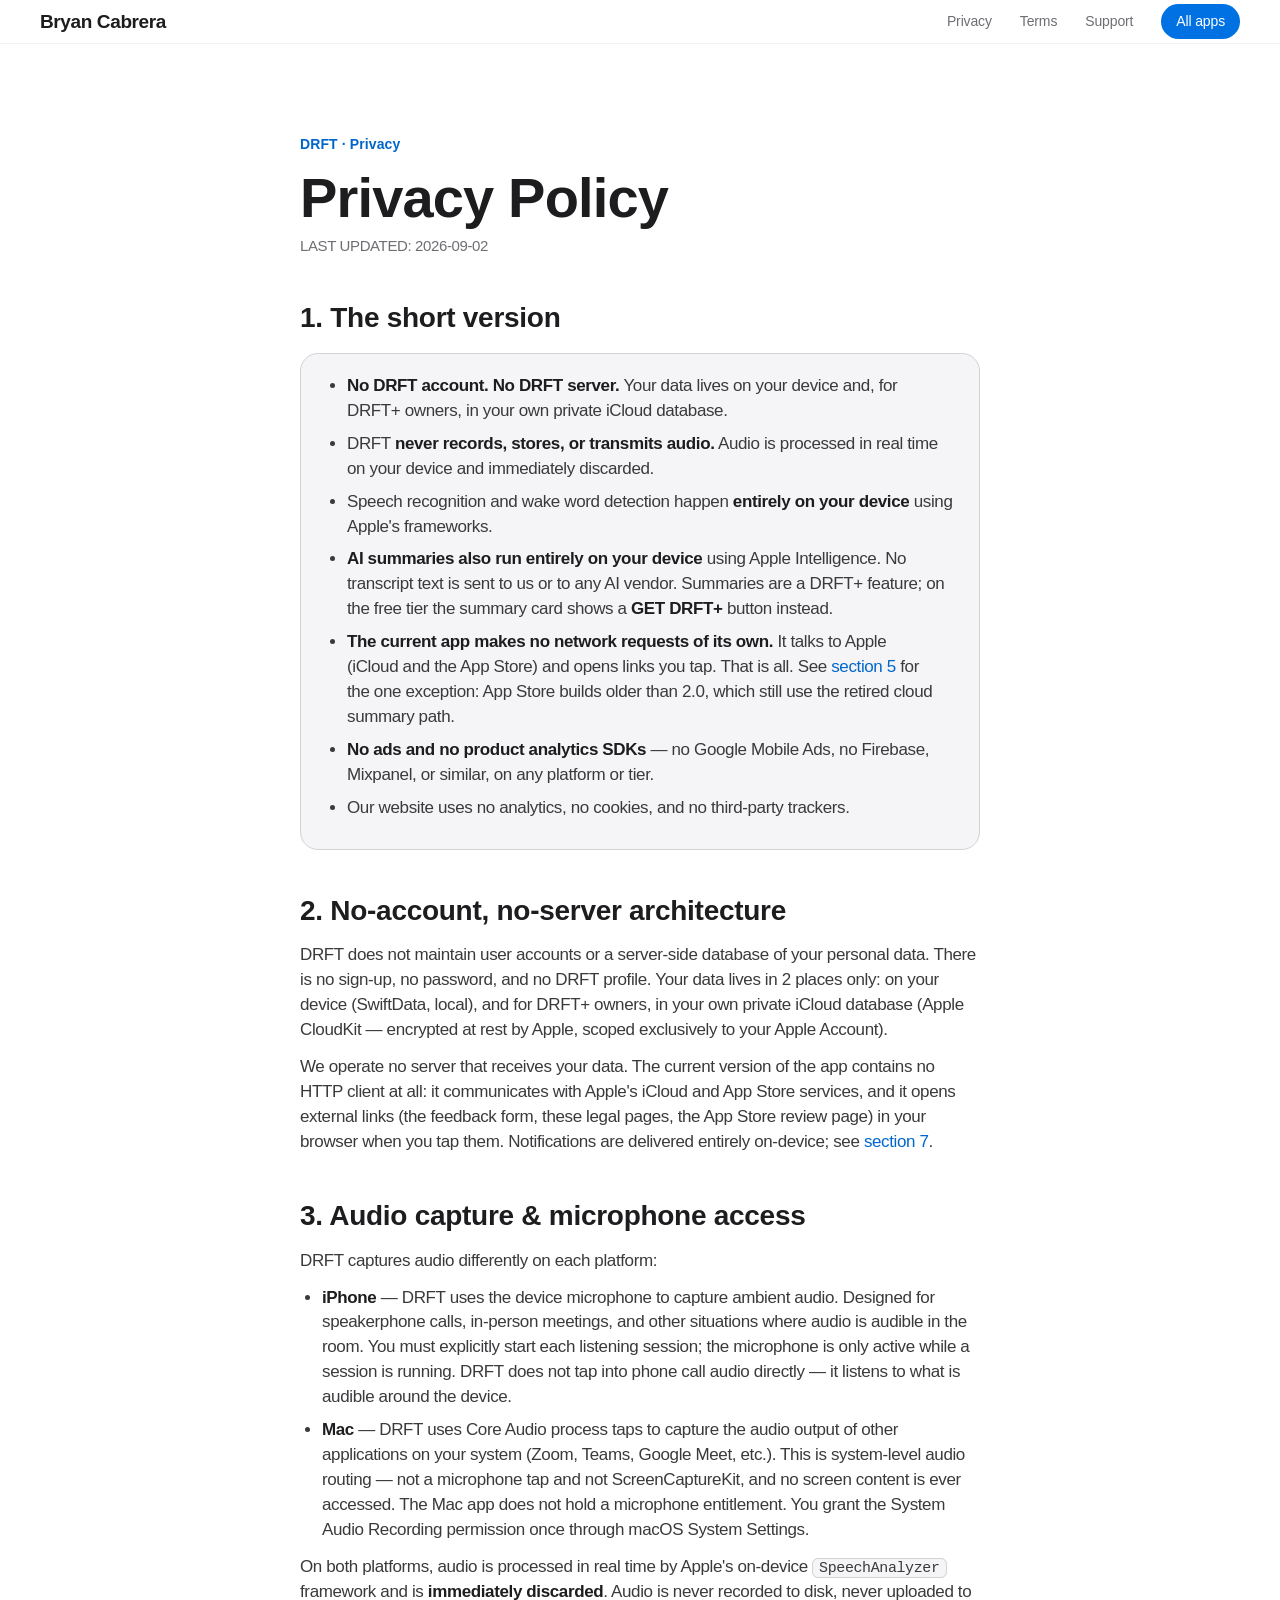
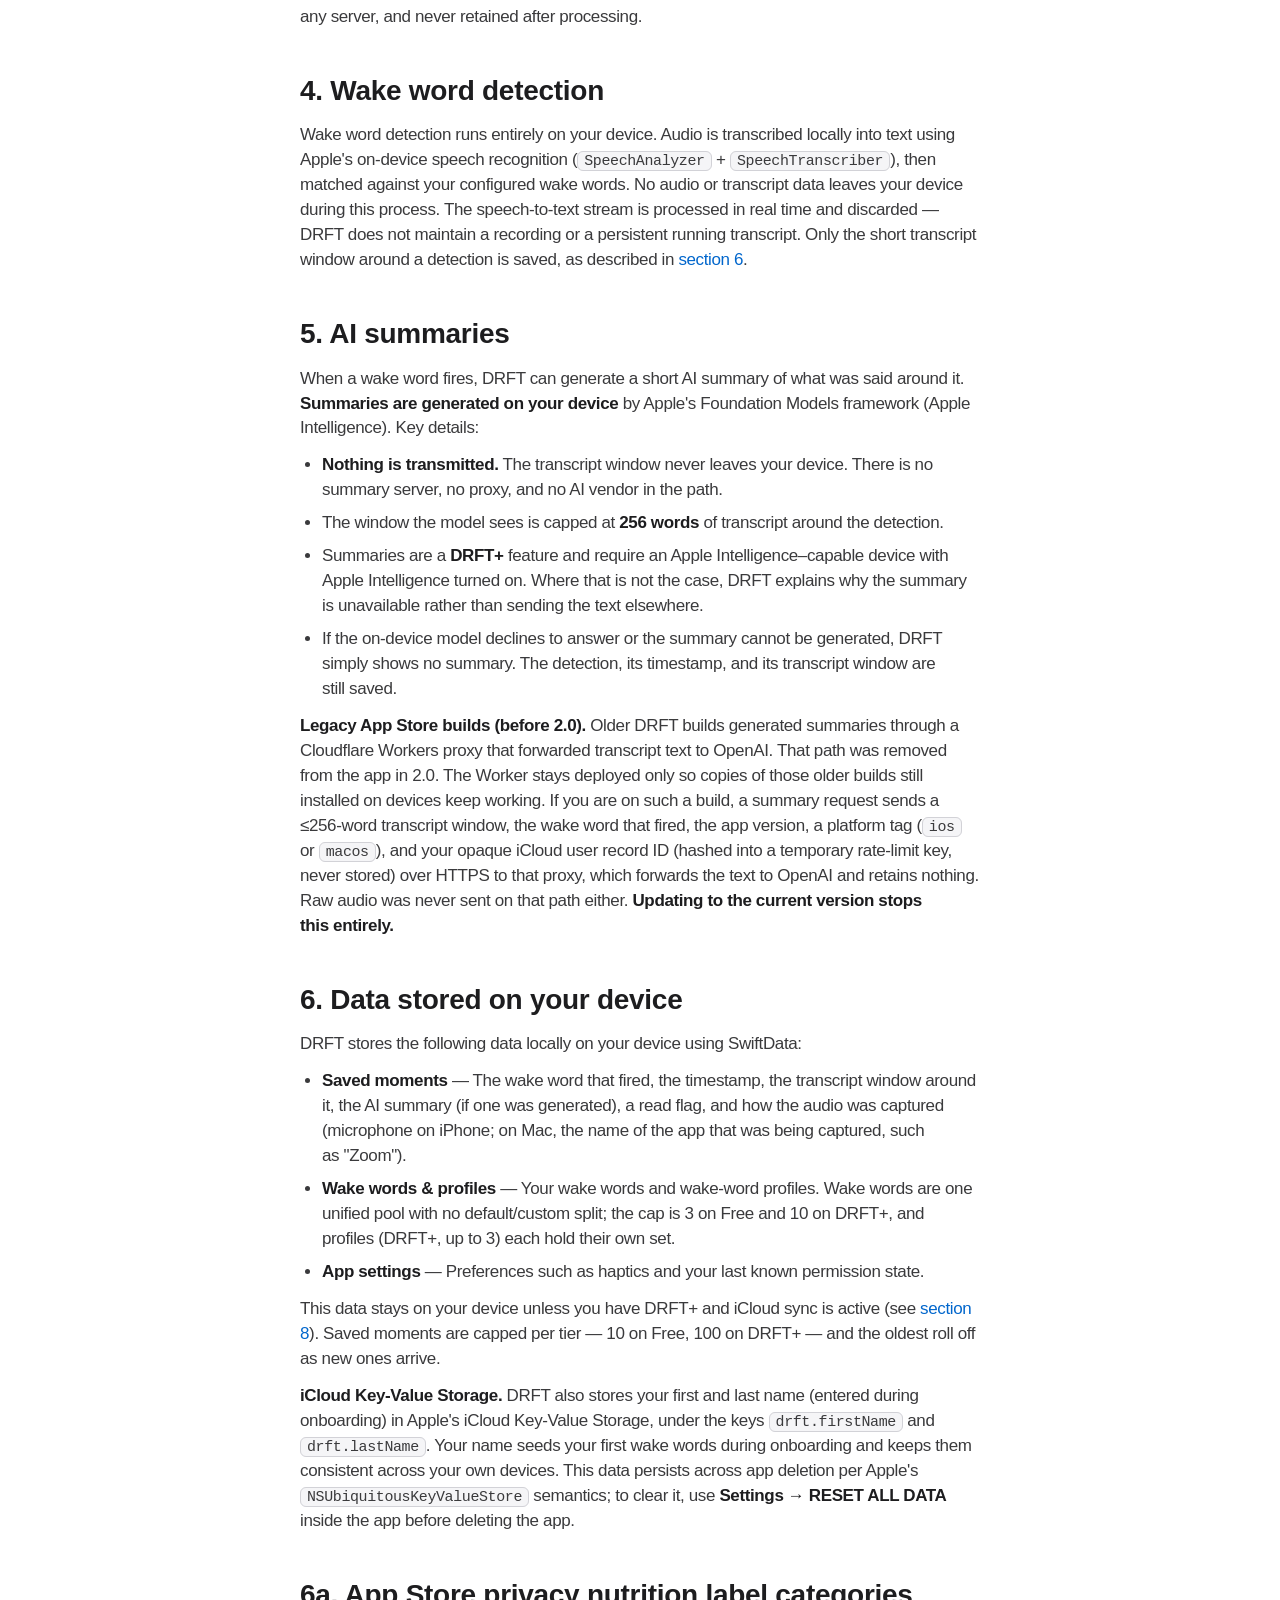
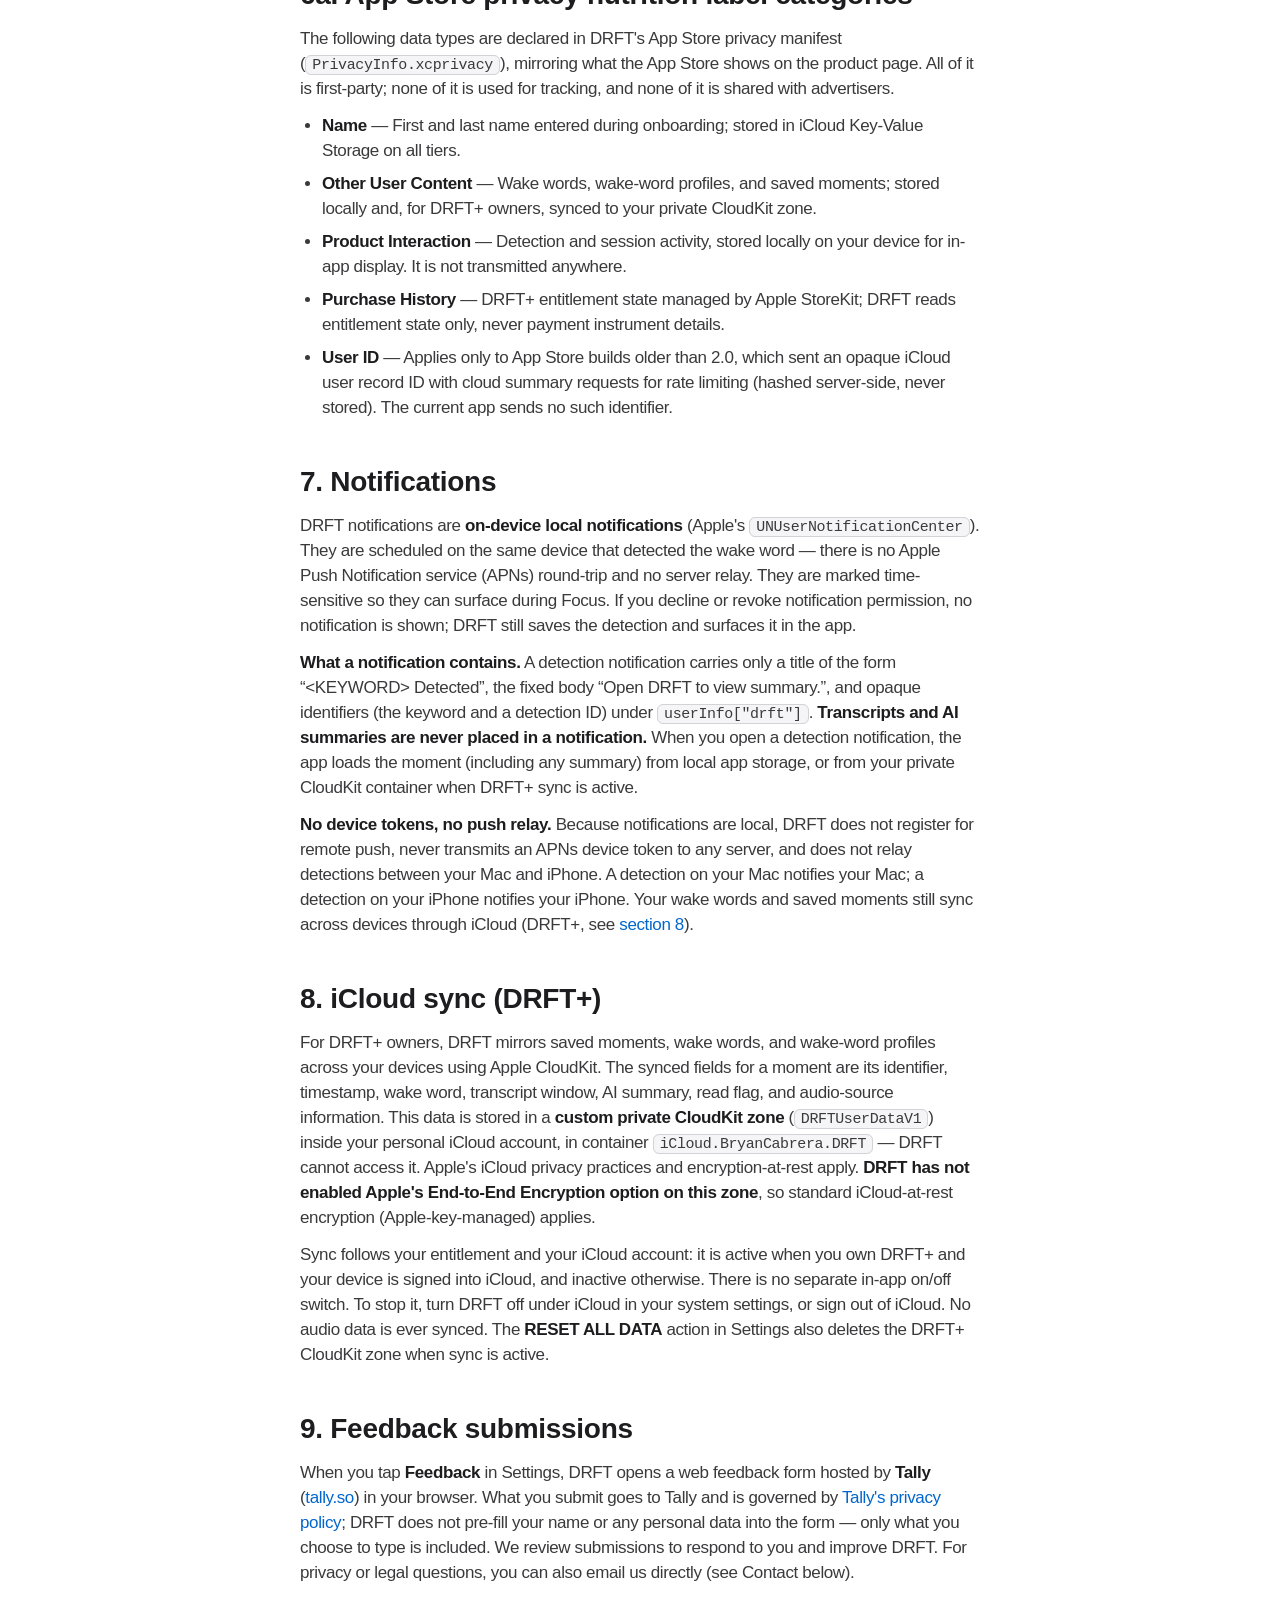
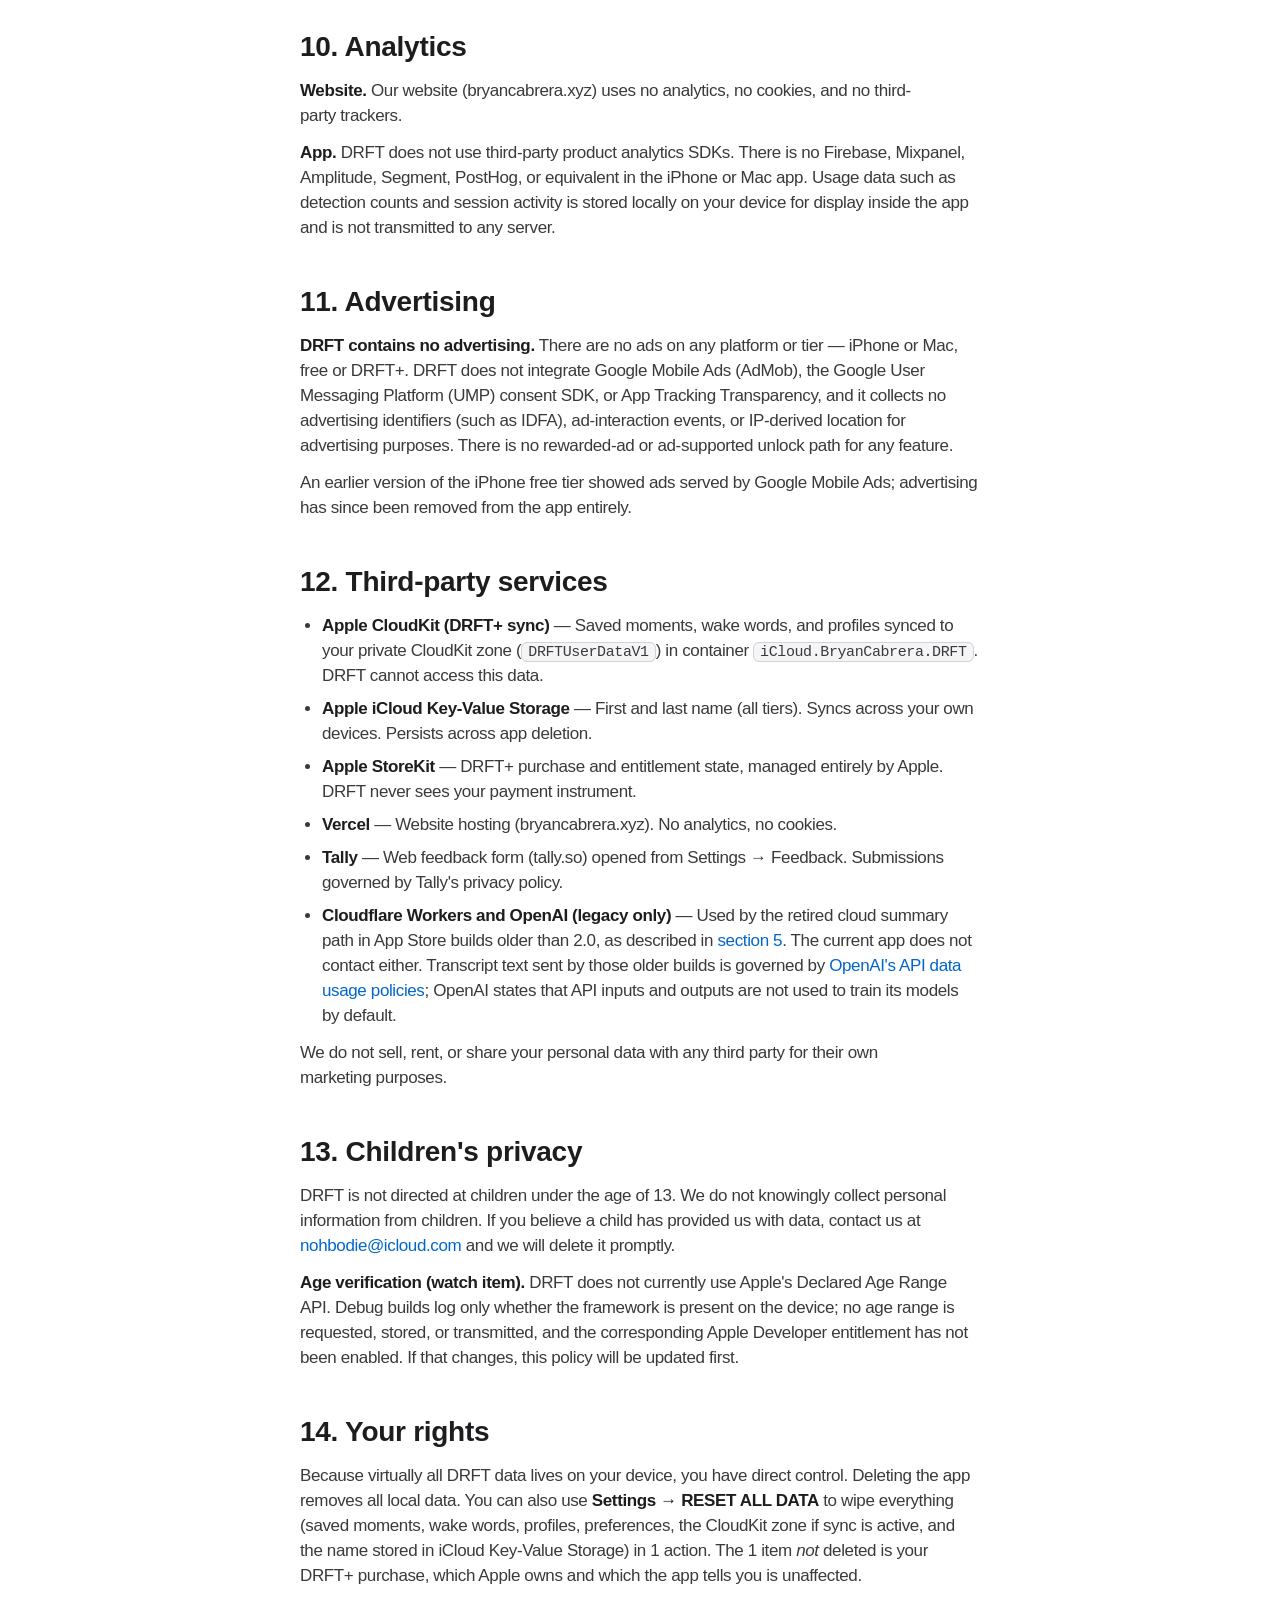
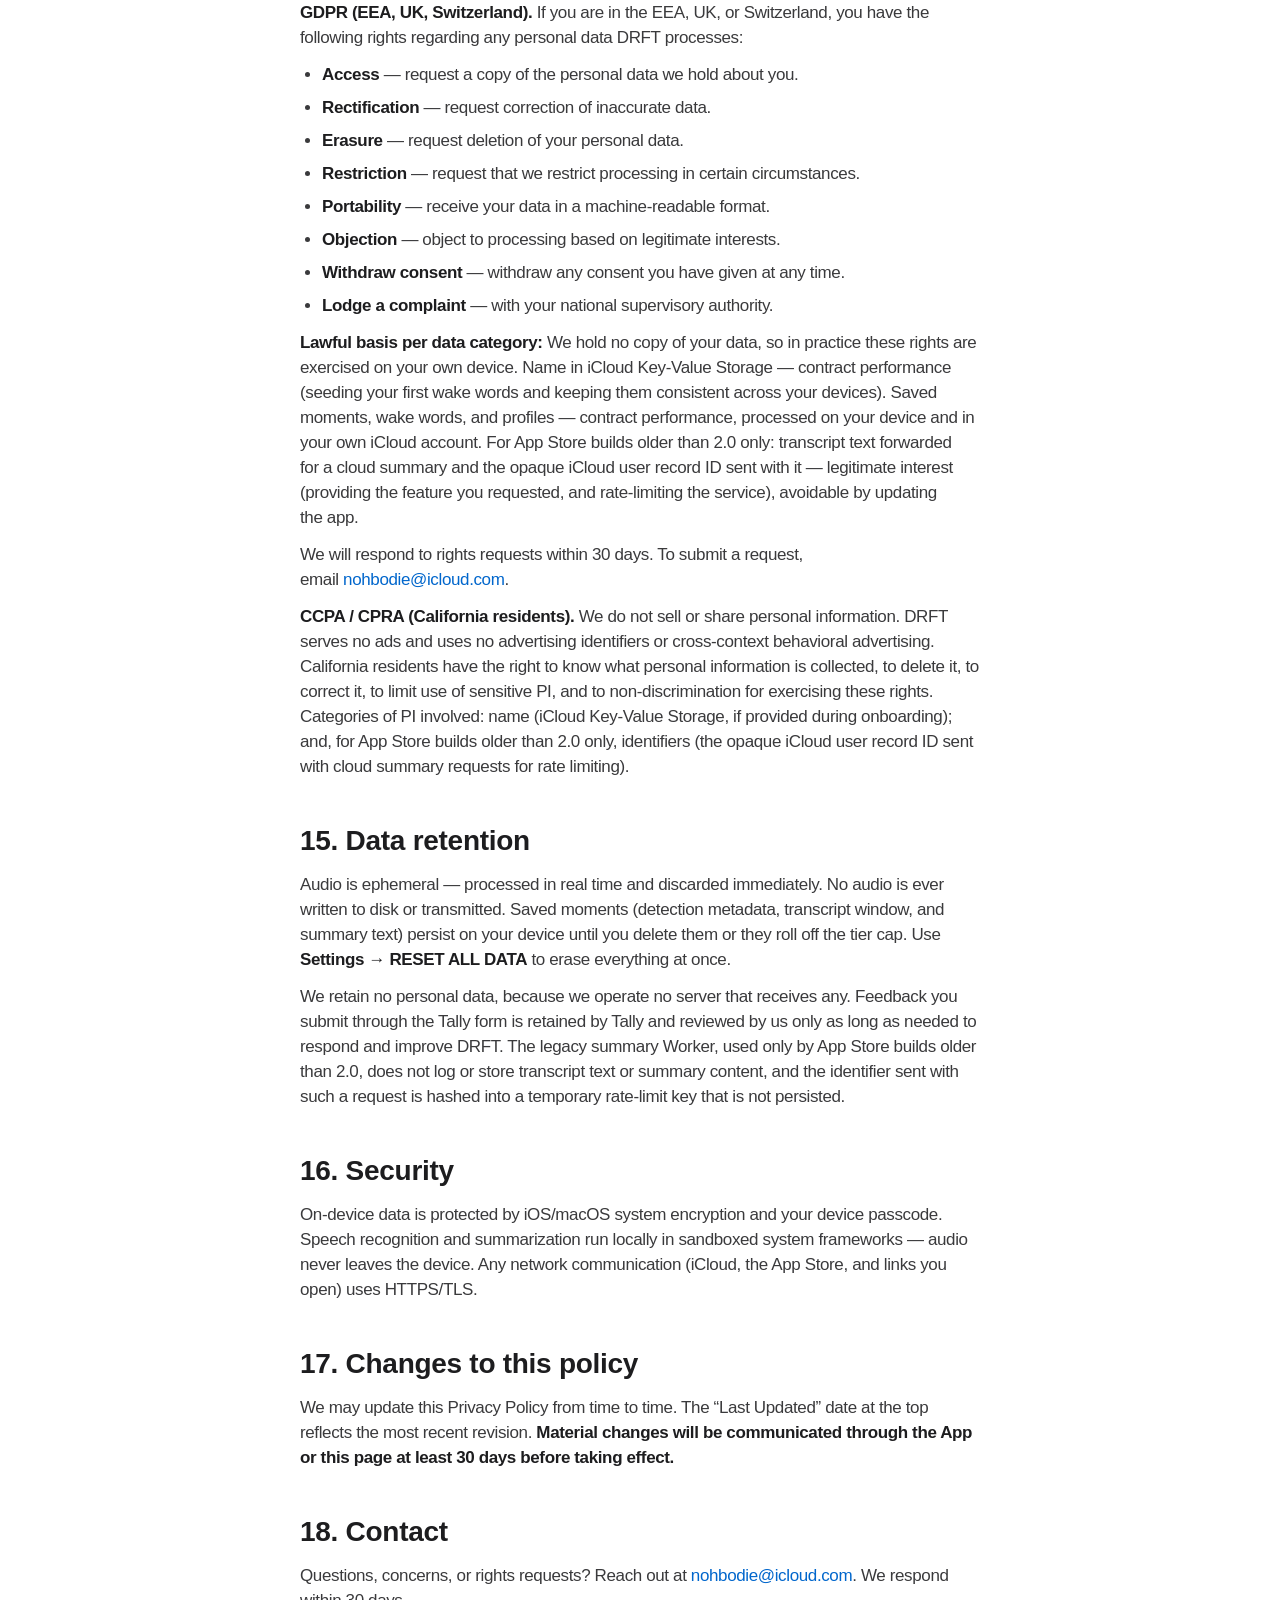
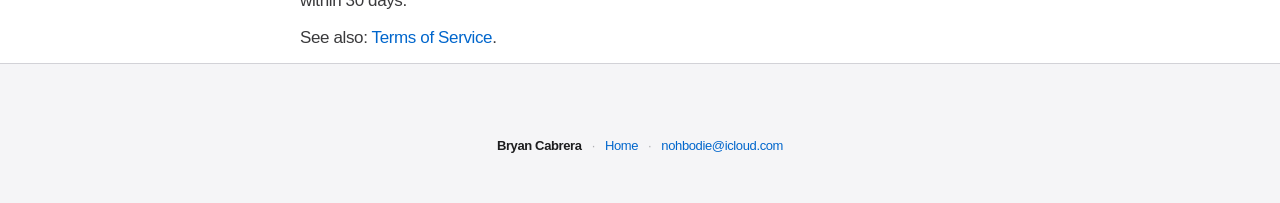
==== drft/privacy/index.html @ 3cac959e "docs(drft): update legal pages for DRFT+ and on-device summaries Cross-referenced the three DRFT pag" ====
<!DOCTYPE html>
<html lang="en">
  <head>
    <meta charset="UTF-8" />
    <meta name="viewport" content="width=device-width, initial-scale=1.0, viewport-fit=cover" />
    <meta name="color-scheme" content="light dark" />
    <title>Privacy Policy — DRFT | Bryan Cabrera</title>
    <meta name="description" content="Privacy Policy for DRFT, the on-device name and wake-word alert app for iPhone and Mac by Bryan Cabrera." />
    <meta name="author" content="Bryan Cabrera" />
    <link rel="icon" href="/favicon.svg" type="image/svg+xml" />
    <meta name="theme-color" content="#ffffff" media="(prefers-color-scheme: light)" />
    <meta name="theme-color" content="#000000" media="(prefers-color-scheme: dark)" />
    <link rel="stylesheet" href="/styles.css" />
  </head>
  <body>
    <main>
      <header class="header">
        <a class="wordmark" href="/">Bryan Cabrera</a>
        <nav class="headerNav" aria-label="DRFT pages">
          <a href="/drft/privacy/" aria-current="page">Privacy</a>
          <a href="/drft/terms/">Terms</a>
          <a href="/drft/support/">Support</a>
          <a href="/#work" class="navPill">All apps</a>
        </nav>
      </header>

      <article class="legal">
        <span class="eyebrow">DRFT · Privacy</span>
        <h1>Privacy Policy</h1>
        <p class="updated">LAST UPDATED: 2026-09-02</p>
        <div class="legalBody">

          <section>
            <h2>
              1. The short version
            </h2>
            <div class="legalCard">
              <ul>
                <li>
                  <strong>No DRFT account. No DRFT server.</strong> Your data lives on your device and, for DRFT+ owners, in your own private iCloud database.
                </li>
                <li>
                  DRFT <strong>never records, stores, or transmits audio.</strong> Audio is processed in real time on your device and immediately discarded.
                </li>
                <li>
                  Speech recognition and wake word detection happen <strong>entirely on your device</strong> using Apple's frameworks.
                </li>
                <li>
                  <strong>AI summaries also run entirely on your device</strong> using Apple Intelligence. No transcript text is sent to us or to any AI vendor. Summaries are a DRFT+ feature; on the free tier the summary card shows a <strong>GET DRFT+</strong> button instead.
                </li>
                <li>
                  <strong>The current app makes no network requests of its own.</strong> It talks to Apple (iCloud and the App Store) and opens links you tap. That is all. See <a href="#section-5">section 5</a> for the one exception: App Store builds older than 2.0, which still use the retired cloud summary path.
                </li>
                <li>
                  <strong>No ads and no product analytics SDKs</strong> &mdash; no Google Mobile Ads, no Firebase, Mixpanel, or similar, on any platform or tier.
                </li>
                <li>
                  Our website uses no analytics, no cookies, and no third-party trackers.
                </li>
              </ul>
            </div>
          </section>
          <section>
            <h2>
              2. No-account, no-server architecture
            </h2>
            <p>
              DRFT does not maintain user accounts or a server-side database of your personal data. There is no sign-up, no password, and no DRFT profile. Your data lives in 2 places only: on your device (SwiftData, local), and for DRFT+ owners, in your own private iCloud database (Apple CloudKit &mdash; encrypted at rest by Apple, scoped exclusively to your Apple Account).
            </p>
            <p>
              We operate no server that receives your data. The current version of the app contains no HTTP client at all: it communicates with Apple's iCloud and App Store services, and it opens external links (the feedback form, these legal pages, the App Store review page) in your browser when you tap them. Notifications are delivered entirely on-device; see <a href="#section-7">section 7</a>.
            </p>
          </section>
          <section id="section-2">
            <h2>
              3. Audio capture &amp; microphone access
            </h2>
            <p>
              DRFT captures audio differently on each platform:
            </p>
            <ul>
              <li>
                <strong>iPhone</strong> &mdash; DRFT uses the device microphone to capture ambient audio. Designed for speakerphone calls, in-person meetings, and other situations where audio is audible in the room. You must explicitly start each listening session; the microphone is only active while a session is running. DRFT does not tap into phone call audio directly &mdash; it listens to what is audible around the device.
              </li>
              <li>
                <strong>Mac</strong> &mdash; DRFT uses Core Audio process taps to capture the audio output of other applications on your system (Zoom, Teams, Google Meet, etc.). This is system-level audio routing &mdash; not a microphone tap and not ScreenCaptureKit, and no screen content is ever accessed. The Mac app does not hold a microphone entitlement. You grant the System Audio Recording permission once through macOS System Settings.
              </li>
            </ul>
            <p>
              On both platforms, audio is processed in real time by Apple's on-device <code>SpeechAnalyzer</code> framework and is <strong>immediately discarded</strong>. Audio is never recorded to disk, never uploaded to any server, and never retained after processing.
            </p>
          </section>
          <section>
            <h2>
              4. Wake word detection
            </h2>
            <p>
              Wake word detection runs entirely on your device. Audio is transcribed locally into text using Apple's on-device speech recognition (<code>SpeechAnalyzer</code> + <code>SpeechTranscriber</code>), then matched against your configured wake words. No audio or transcript data leaves your device during this process. The speech-to-text stream is processed in real time and discarded &mdash; DRFT does not maintain a recording or a persistent running transcript. Only the short transcript window around a detection is saved, as described in <a href="#section-6">section 6</a>.
            </p>
          </section>
          <section id="section-5">
            <h2>
              5. AI summaries
            </h2>
            <p>
              When a wake word fires, DRFT can generate a short AI summary of what was said around it. <strong>Summaries are generated on your device</strong> by Apple's Foundation Models framework (Apple Intelligence). Key details:
            </p>
            <ul>
              <li>
                <strong>Nothing is transmitted.</strong> The transcript window never leaves your device. There is no summary server, no proxy, and no AI vendor in the path.
              </li>
              <li>
                The window the model sees is capped at <strong>256 words</strong> of transcript around the detection.
              </li>
              <li>
                Summaries are a <strong>DRFT+</strong> feature and require an Apple Intelligence&ndash;capable device with Apple Intelligence turned on. Where that is not the case, DRFT explains why the summary is unavailable rather than sending the text elsewhere.
              </li>
              <li>
                If the on-device model declines to answer or the summary cannot be generated, DRFT simply shows no summary. The detection, its timestamp, and its transcript window are still saved.
              </li>
            </ul>
            <p>
              <strong>Legacy App Store builds (before 2.0).</strong> Older DRFT builds generated summaries through a Cloudflare Workers proxy that forwarded transcript text to OpenAI. That path was removed from the app in 2.0. The Worker stays deployed only so copies of those older builds still installed on devices keep working. If you are on such a build, a summary request sends a &le;256-word transcript window, the wake word that fired, the app version, a platform tag (<code>ios</code> or <code>macos</code>), and your opaque iCloud user record ID (hashed into a temporary rate-limit key, never stored) over HTTPS to that proxy, which forwards the text to OpenAI and retains nothing. Raw audio was never sent on that path either. <strong>Updating to the current version stops this entirely.</strong>
            </p>
          </section>
          <section id="section-6">
            <h2>
              6. Data stored on your device
            </h2>
            <p>
              DRFT stores the following data locally on your device using SwiftData:
            </p>
            <ul>
              <li>
                <strong>Saved moments</strong> &mdash; The wake word that fired, the timestamp, the transcript window around it, the AI summary (if one was generated), a read flag, and how the audio was captured (microphone on iPhone; on Mac, the name of the app that was being captured, such as "Zoom").
              </li>
              <li>
                <strong>Wake words &amp; profiles</strong> &mdash; Your wake words and wake-word profiles. Wake words are one unified pool with no default/custom split; the cap is 3 on Free and 10 on DRFT+, and profiles (DRFT+, up to 3) each hold their own set.
              </li>
              <li>
                <strong>App settings</strong> &mdash; Preferences such as haptics and your last known permission state.
              </li>
            </ul>
            <p>
              This data stays on your device unless you have DRFT+ and iCloud sync is active (see <a href="#section-8">section 8</a>). Saved moments are capped per tier &mdash; 10 on Free, 100 on DRFT+ &mdash; and the oldest roll off as new ones arrive.
            </p>
            <p>
              <strong>iCloud Key-Value Storage.</strong> DRFT also stores your first and last name (entered during onboarding) in Apple's iCloud Key-Value Storage, under the keys <code>drft.firstName</code> and <code>drft.lastName</code>. Your name seeds your first wake words during onboarding and keeps them consistent across your own devices. This data persists across app deletion per Apple's <code>NSUbiquitousKeyValueStore</code> semantics; to clear it, use <strong>Settings &rarr; RESET ALL DATA</strong> inside the app before deleting the app.
            </p>
          </section>
          <section>
            <h2>
              6a. App Store privacy nutrition label categories
            </h2>
            <p>
              The following data types are declared in DRFT's App Store privacy manifest (<code>PrivacyInfo.xcprivacy</code>), mirroring what the App Store shows on the product page. All of it is first-party; none of it is used for tracking, and none of it is shared with advertisers.
            </p>
            <ul>
              <li><strong>Name</strong> &mdash; First and last name entered during onboarding; stored in iCloud Key-Value Storage on all tiers.</li>
              <li><strong>Other User Content</strong> &mdash; Wake words, wake-word profiles, and saved moments; stored locally and, for DRFT+ owners, synced to your private CloudKit zone.</li>
              <li><strong>Product Interaction</strong> &mdash; Detection and session activity, stored locally on your device for in-app display. It is not transmitted anywhere.</li>
              <li><strong>Purchase History</strong> &mdash; DRFT+ entitlement state managed by Apple StoreKit; DRFT reads entitlement state only, never payment instrument details.</li>
              <li><strong>User ID</strong> &mdash; Applies only to App Store builds older than 2.0, which sent an opaque iCloud user record ID with cloud summary requests for rate limiting (hashed server-side, never stored). The current app sends no such identifier.</li>
            </ul>
          </section>
          <section id="section-7">
            <h2>
              7. Notifications
            </h2>
            <p>
              DRFT notifications are <strong>on-device local notifications</strong> (Apple's <code>UNUserNotificationCenter</code>). They are scheduled on the same device that detected the wake word &mdash; there is no Apple Push Notification service (APNs) round-trip and no server relay. They are marked time-sensitive so they can surface during Focus. If you decline or revoke notification permission, no notification is shown; DRFT still saves the detection and surfaces it in the app.
            </p>
            <p>
              <strong>What a notification contains.</strong> A detection notification carries only a title of the form &ldquo;&lt;KEYWORD&gt; Detected&rdquo;, the fixed body &ldquo;Open DRFT to view summary.&rdquo;, and opaque identifiers (the keyword and a detection ID) under <code>userInfo["drft"]</code>. <strong>Transcripts and AI summaries are never placed in a notification.</strong> When you open a detection notification, the app loads the moment (including any summary) from local app storage, or from your private CloudKit container when DRFT+ sync is active.
            </p>
            <p>
              <strong>No device tokens, no push relay.</strong> Because notifications are local, DRFT does not register for remote push, never transmits an APNs device token to any server, and does not relay detections between your Mac and iPhone. A detection on your Mac notifies your Mac; a detection on your iPhone notifies your iPhone. Your wake words and saved moments still sync across devices through iCloud (DRFT+, see <a href="#section-8">section 8</a>).
            </p>
          </section>
          <section id="section-8">
            <h2>
              8. iCloud sync (DRFT+)
            </h2>
            <p>
              For DRFT+ owners, DRFT mirrors saved moments, wake words, and wake-word profiles across your devices using Apple CloudKit. The synced fields for a moment are its identifier, timestamp, wake word, transcript window, AI summary, read flag, and audio-source information. This data is stored in a <strong>custom private CloudKit zone</strong> (<code>DRFTUserDataV1</code>) inside your personal iCloud account, in container <code>iCloud.BryanCabrera.DRFT</code> &mdash; DRFT cannot access it. Apple's iCloud privacy practices and encryption-at-rest apply. <strong>DRFT has not enabled Apple's End-to-End Encryption option on this zone</strong>, so standard iCloud-at-rest encryption (Apple-key-managed) applies.
            </p>
            <p>
              Sync follows your entitlement and your iCloud account: it is active when you own DRFT+ and your device is signed into iCloud, and inactive otherwise. There is no separate in-app on/off switch. To stop it, turn DRFT off under iCloud in your system settings, or sign out of iCloud. No audio data is ever synced. The <strong>RESET ALL DATA</strong> action in Settings also deletes the DRFT+ CloudKit zone when sync is active.
            </p>
          </section>
          <section>
            <h2>
              9. Feedback submissions
            </h2>
            <p>
              When you tap <strong>Feedback</strong> in Settings, DRFT opens a web feedback form hosted by <strong>Tally</strong> (<a href="https://tally.so" target="_blank" rel="noopener">tally.so</a>) in your browser. What you submit goes to Tally and is governed by <a href="https://tally.so/help/privacy-policy" target="_blank" rel="noopener">Tally's privacy policy</a>; DRFT does not pre-fill your name or any personal data into the form &mdash; only what you choose to type is included. We review submissions to respond to you and improve DRFT. For privacy or legal questions, you can also email us directly (see Contact below).
            </p>
          </section>
          <section>
            <h2>
              10. Analytics
            </h2>
            <p>
              <strong>Website.</strong> Our website (bryancabrera.xyz) uses no analytics, no cookies, and no third-party trackers.
            </p>
            <p>
              <strong>App.</strong> DRFT does not use third-party product analytics SDKs. There is no Firebase, Mixpanel, Amplitude, Segment, PostHog, or equivalent in the iPhone or Mac app. Usage data such as detection counts and session activity is stored locally on your device for display inside the app and is not transmitted to any server.
            </p>
          </section>
          <section>
            <h2>
              11. Advertising
            </h2>
            <p>
              <strong>DRFT contains no advertising.</strong> There are no ads on any platform or tier &mdash; iPhone or Mac, free or DRFT+. DRFT does not integrate Google Mobile Ads (AdMob), the Google User Messaging Platform (UMP) consent SDK, or App Tracking Transparency, and it collects no advertising identifiers (such as IDFA), ad-interaction events, or IP-derived location for advertising purposes. There is no rewarded-ad or ad-supported unlock path for any feature.
            </p>
            <p>
              An earlier version of the iPhone free tier showed ads served by Google Mobile Ads; advertising has since been removed from the app entirely.
            </p>
          </section>
          <section>
            <h2>
              12. Third-party services
            </h2>
            <ul>
              <li>
                <strong>Apple CloudKit (DRFT+ sync)</strong> &mdash; Saved moments, wake words, and profiles synced to your private CloudKit zone (<code>DRFTUserDataV1</code>) in container <code>iCloud.BryanCabrera.DRFT</code>. DRFT cannot access this data.
              </li>
              <li>
                <strong>Apple iCloud Key-Value Storage</strong> &mdash; First and last name (all tiers). Syncs across your own devices. Persists across app deletion.
              </li>
              <li>
                <strong>Apple StoreKit</strong> &mdash; DRFT+ purchase and entitlement state, managed entirely by Apple. DRFT never sees your payment instrument.
              </li>
              <li>
                <strong>Vercel</strong> &mdash; Website hosting (bryancabrera.xyz). No analytics, no cookies.
              </li>
              <li>
                <strong>Tally</strong> &mdash; Web feedback form (tally.so) opened from Settings &rarr; Feedback. Submissions governed by Tally's privacy policy.
              </li>
              <li>
                <strong>Cloudflare Workers and OpenAI (legacy only)</strong> &mdash; Used by the retired cloud summary path in App Store builds older than 2.0, as described in <a href="#section-5">section 5</a>. The current app does not contact either. Transcript text sent by those older builds is governed by <a href="https://openai.com/policies/api-data-usage-policies/" target="_blank" rel="noopener noreferrer">OpenAI's API data usage policies</a>; OpenAI states that API inputs and outputs are not used to train its models by default.
              </li>
            </ul>
            <p>
              We do not sell, rent, or share your personal data with any third party for their own marketing purposes.
            </p>
          </section>
          <section>
            <h2>
              13. Children's privacy
            </h2>
            <p>
              DRFT is not directed at children under the age of 13. We do not knowingly collect personal information from children. If you believe a child has provided us with data, contact us at <a href="mailto:nohbodie@icloud.com">nohbodie@icloud.com</a> and we will delete it promptly.
            </p>
            <p>
              <strong>Age verification (watch item).</strong> DRFT does not currently use Apple's Declared Age Range API. Debug builds log only whether the framework is present on the device; no age range is requested, stored, or transmitted, and the corresponding Apple Developer entitlement has not been enabled. If that changes, this policy will be updated first.
            </p>
          </section>
          <section>
            <h2>
              14. Your rights
            </h2>
            <p>
              Because virtually all DRFT data lives on your device, you have direct control. Deleting the app removes all local data. You can also use <strong>Settings &rarr; RESET ALL DATA</strong> to wipe everything (saved moments, wake words, profiles, preferences, the CloudKit zone if sync is active, and the name stored in iCloud Key-Value Storage) in 1 action. The 1 item <em>not</em> deleted is your DRFT+ purchase, which Apple owns and which the app tells you is unaffected.
            </p>
            <p>
              <strong>GDPR (EEA, UK, Switzerland).</strong> If you are in the EEA, UK, or Switzerland, you have the following rights regarding any personal data DRFT processes:
            </p>
            <ul>
              <li><strong>Access</strong> &mdash; request a copy of the personal data we hold about you.</li>
              <li><strong>Rectification</strong> &mdash; request correction of inaccurate data.</li>
              <li><strong>Erasure</strong> &mdash; request deletion of your personal data.</li>
              <li><strong>Restriction</strong> &mdash; request that we restrict processing in certain circumstances.</li>
              <li><strong>Portability</strong> &mdash; receive your data in a machine-readable format.</li>
              <li><strong>Objection</strong> &mdash; object to processing based on legitimate interests.</li>
              <li><strong>Withdraw consent</strong> &mdash; withdraw any consent you have given at any time.</li>
              <li><strong>Lodge a complaint</strong> &mdash; with your national supervisory authority.</li>
            </ul>
            <p>
              <strong>Lawful basis per data category:</strong> We hold no copy of your data, so in practice these rights are exercised on your own device. Name in iCloud Key-Value Storage &mdash; contract performance (seeding your first wake words and keeping them consistent across your devices). Saved moments, wake words, and profiles &mdash; contract performance, processed on your device and in your own iCloud account. For App Store builds older than 2.0 only: transcript text forwarded for a cloud summary and the opaque iCloud user record ID sent with it &mdash; legitimate interest (providing the feature you requested, and rate-limiting the service), avoidable by updating the app.
            </p>
            <p>
              We will respond to rights requests within 30 days. To submit a request, email <a href="mailto:nohbodie@icloud.com">nohbodie@icloud.com</a>.
            </p>
            <p>
              <strong>CCPA / CPRA (California residents).</strong> We do not sell or share personal information. DRFT serves no ads and uses no advertising identifiers or cross-context behavioral advertising. California residents have the right to know what personal information is collected, to delete it, to correct it, to limit use of sensitive PI, and to non-discrimination for exercising these rights. Categories of PI involved: name (iCloud Key-Value Storage, if provided during onboarding); and, for App Store builds older than 2.0 only, identifiers (the opaque iCloud user record ID sent with cloud summary requests for rate limiting).
            </p>
          </section>
          <section>
            <h2>
              15. Data retention
            </h2>
            <p>
              Audio is ephemeral &mdash; processed in real time and discarded immediately. No audio is ever written to disk or transmitted. Saved moments (detection metadata, transcript window, and summary text) persist on your device until you delete them or they roll off the tier cap. Use <strong>Settings &rarr; RESET ALL DATA</strong> to erase everything at once.
            </p>
            <p>
              We retain no personal data, because we operate no server that receives any. Feedback you submit through the Tally form is retained by Tally and reviewed by us only as long as needed to respond and improve DRFT. The legacy summary Worker, used only by App Store builds older than 2.0, does not log or store transcript text or summary content, and the identifier sent with such a request is hashed into a temporary rate-limit key that is not persisted.
            </p>
          </section>
          <section>
            <h2>
              16. Security
            </h2>
            <p>
              On-device data is protected by iOS/macOS system encryption and your device passcode. Speech recognition and summarization run locally in sandboxed system frameworks &mdash; audio never leaves the device. Any network communication (iCloud, the App Store, and links you open) uses HTTPS/TLS.
            </p>
          </section>
          <section>
            <h2>
              17. Changes to this policy
            </h2>
            <p>
              We may update this Privacy Policy from time to time. The &ldquo;Last Updated&rdquo; date at the top reflects the most recent revision. <strong>Material changes will be communicated through the App or this page at least 30 days before taking effect.</strong>
            </p>
          </section>
          <section>
            <h2>
              18. Contact
            </h2>
            <p>
              Questions, concerns, or rights requests? Reach out at <a href="mailto:nohbodie@icloud.com">nohbodie@icloud.com</a>. We respond within 30 days.
            </p>
            <p>
              See also: <a href="/drft/terms/">Terms of Service</a>.
            </p>
          </section>
        
        </div>
      </article>

      <footer class="footer">
        <span>Bryan Cabrera</span>
        <span class="footerDot">·</span>
        <span><a href="/">Home</a></span>
        <span class="footerDot">·</span>
        <span><a href="mailto:nohbodie@icloud.com">nohbodie@icloud.com</a></span>
      </footer>
    </main>
  </body>
</html>
---- styles.css ----
/* Bryan Cabrera — portfolio.
   Design language: Apple marketing (apple.com product pages). SF Pro system
   stack, semibold headlines with tight negative tracking, neutral ink/paper
   neutral palette, pill + chevron-link buttons, and full-bleed alternating
   light/grey sections. Tokens cross-referenced against Apple's live production
   CSS. No motion: no entrance animations, transitions, or smooth scroll.
   Single file, no build step — also serves the /drft legal pages. */

:root {
  /* Type — SF Pro via the system stack (Display optically sizes the large cuts) */
  --font: -apple-system, BlinkMacSystemFont, "SF Pro Display", "SF Pro Text",
    "Helvetica Neue", Helvetica, Arial, sans-serif;

  /* Neutrals (light) — Apple-exact */
  --bg: #ffffff;
  --bg-alt: #f5f5f7;       /* the signature Apple grey section */
  --ink: #1d1d1f;          /* primary text — never pure black */
  --secondary: #6e6e73;    /* supporting copy, captions, footer (~4.6:1 on white, AA on grey) */
  --hairline: #d2d2d7;

  /* Accent / links */
  --link: #0066cc;
  --cta: #0071e3;
  --cta-hover: #0077ed;

  /* Layout */
  --maxw: 980px;
  --radius: 18px;
  --radius-pill: 980px;
}

* {
  box-sizing: border-box;
  margin: 0;
  padding: 0;
}

html {
  -webkit-text-size-adjust: 100%;
  scroll-padding-top: 64px;
}

body {
  background: var(--bg);
  color: var(--ink);
  font-family: var(--font);
  font-size: 17px;
  line-height: 1.47;
  letter-spacing: -0.022em;
  -webkit-font-smoothing: antialiased;
  text-rendering: optimizeLegibility;
  /* overflow-x: clip guards against any element bleeding past the viewport;
     clip (not hidden) does NOT create a scroll container, so the sticky header
     still pins to the viewport. */
  overflow-x: clip;
}

a {
  color: inherit;
  text-decoration: none;
  -webkit-tap-highlight-color: transparent;
}

/* Inline text links: blue, underline on hover */
.lede a,
.aboutNote a,
.legal a,
.footer a {
  color: var(--link);
}

.lede a:hover,
.aboutNote a:hover,
.legal a:hover,
.footer a:hover,
.btnLink:hover {
  text-decoration: underline;
  text-underline-offset: 3px;
}

::selection {
  background: var(--ink);
  color: var(--bg);
}

:focus-visible {
  outline: 2px solid var(--link);
  outline-offset: 3px;
  border-radius: 4px;
}

.skipLink {
  position: fixed;
  top: -100%;
  left: 16px;
  z-index: 99;
  padding: 10px 18px;
  background: var(--ink);
  color: #fff;
  font-weight: 600;
  font-size: 14px;
  border-radius: var(--radius-pill);
}

.skipLink:focus {
  top: 14px;
}

/* ---------------------------------------------------------------- Header */
.header {
  position: sticky;
  top: 0;
  z-index: 10;
  display: flex;
  align-items: center;
  justify-content: space-between;
  height: 44px;
  padding: 0 clamp(20px, 5vw, 40px);
  background: rgba(255, 255, 255, 0.8);
  backdrop-filter: saturate(180%) blur(20px);
  -webkit-backdrop-filter: saturate(180%) blur(20px);
  border-bottom: 1px solid rgba(0, 0, 0, 0.05);
}

.wordmark {
  font-weight: 600;
  font-size: 19px;
  letter-spacing: -0.02em;
}

.headerNav {
  display: flex;
  align-items: center;
  gap: clamp(16px, 3vw, 28px);
  font-size: 14px;
  font-weight: 500;
  letter-spacing: -0.01em;
  color: var(--secondary);
}

.headerNav a:not(.navPill):hover {
  color: var(--ink);
}

/* Scroll-spy active section — cf. Apple product sub-nav underline */
.headerNav a:not(.navPill).active {
  color: var(--ink);
  text-decoration: underline;
  text-underline-offset: 6px;
  text-decoration-thickness: 1.5px;
}

.navPill {
  color: #fff;
  background: var(--cta);
  padding: 7px 15px;
  border-radius: var(--radius-pill);
}

/* ---------------------------------------------------------------- Buttons */
.btnFill {
  display: inline-flex;
  align-items: center;
  justify-content: center;
  background: var(--cta);
  color: #fff;
  font-weight: 400;
  font-size: 17px;
  letter-spacing: -0.01em;
  padding: 12px 22px;
  border-radius: var(--radius-pill);
}

.btnFill:hover,
.navPill:hover {
  background: var(--cta-hover);
}

/* Press feedback — touch has no hover state */
.btnFill:active,
.navPill:active {
  opacity: 0.85;
}

/* Apple chevron text-link — "GitHub ›". inline-block (not flex) so the hover
   underline runs continuously under the text; the chevron is an inline-block
   ::after, and underlines don't cross atomic inline-blocks — so it's never
   underlined or clipped into a disconnected stub. */
.btnLink {
  display: inline-block;
  white-space: nowrap;
  color: var(--link);
  font-weight: 400;
  font-size: 17px;
  letter-spacing: -0.01em;
  padding: 12px 4px;
}

.btnLink::after {
  content: "\203A"; /* › */
  display: inline-block;
  margin-left: 4px;
  font-size: 1.05em;
}

.ctaRow {
  display: flex;
  flex-wrap: wrap;
  align-items: center;
  gap: 8px 18px;
}

/* ---------------------------------------------------------------- Hero */
.hero {
  max-width: 1120px;
  margin: 0 auto;
  padding: clamp(56px, 9vh, 100px) clamp(20px, 5vw, 48px) clamp(40px, 7vh, 80px);
  display: grid;
  grid-template-columns: 1.05fr 0.95fr;
  gap: clamp(28px, 5vw, 72px);
  align-items: center;
  min-height: min(76vh, 720px);
}

h1 {
  font-size: clamp(40px, 7vw, 80px);
  font-weight: 600;
  letter-spacing: -0.008em;
  line-height: 1.05;
  margin-bottom: 20px;
  text-wrap: balance;
}

.lede {
  font-size: clamp(19px, 2.2vw, 23px);
  line-height: 1.38;
  letter-spacing: 0.004em;
  color: var(--secondary);
  font-weight: 400;
  max-width: 40ch;
  text-wrap: pretty;
  margin: 0 0 28px;
}

.microcopy {
  font-size: 14px;
  margin-top: 18px;
  color: var(--secondary);
  font-weight: 400;
}

/* Hero portrait — straight in a rounded frame (no tilt, no Ken Burns zoom) */
.heroPhoto {
  justify-self: center;
  width: 100%;
  max-width: clamp(280px, 32vw, 380px);
}

.photoFrame {
  overflow: hidden;
  border-radius: 24px;
  border: 1px solid var(--hairline);
  box-shadow: 0 12px 40px rgba(0, 0, 0, 0.08);
}

.heroPhoto img,
.aboutPhoto img {
  display: block;
  width: 100%;
  height: auto;
}

/* ----------------------------------------------------- Showcase (DRFT) ---
   Static light feature on Apple's grey (#f5f5f7) — the flagship app gets a
   centered "product moment" (cf. apple.com light feature sections): centered
   icon, big SF headline, intro copy, CTA. The black-bodied icon reads on grey
   via its shadow. */
.showcase {
  background: var(--bg-alt);
}

.showcaseStage {
  display: grid;
  place-items: center;
  padding: clamp(80px, 13vw, 150px) clamp(20px, 6vw, 48px);
}

.showcaseInner {
  display: grid;
  justify-items: center;
  text-align: center;
  gap: clamp(26px, 4vw, 40px);
  max-width: 720px;
}

.showcaseIcon {
  width: clamp(160px, 26vw, 280px);
  height: auto;
  aspect-ratio: 1;
  border-radius: 22.5%;
  box-shadow: 0 22px 50px rgba(0, 0, 0, 0.14), 0 4px 12px rgba(0, 0, 0, 0.08);
}

.showcaseCopy {
  display: grid;
  justify-items: center;
  gap: 20px;
}

.showcaseCopy h2 {
  font-size: clamp(30px, 5.2vw, 56px);
  font-weight: 600;
  letter-spacing: -0.008em;
  line-height: 1.07;
  text-wrap: balance;
}

.showcaseCopy p {
  font-size: clamp(18px, 2.1vw, 22px);
  line-height: 1.42;
  letter-spacing: 0.004em;
  font-weight: 400;
  color: var(--secondary);
  max-width: 50ch;
  text-wrap: pretty;
}

.showcaseActions {
  display: flex;
  flex-direction: column;
  align-items: center;
  gap: 16px;
  margin-top: 4px;
}

/* Terms · Privacy · Support — centered row beneath the Download CTA */
.showcaseLinks {
  display: flex;
  flex-wrap: wrap;
  align-items: center;
  justify-content: center;
  gap: 8px 18px;
}

/* ---------------------------------------------------------------- Eyebrow */
.eyebrow {
  display: inline-block;
  font-size: 14px;
  font-weight: 600;
  letter-spacing: 0.008em;
  color: var(--link);
  margin-bottom: 14px;
}

.sectionTitle {
  font-size: clamp(30px, 4.4vw, 52px);
  font-weight: 600;
  letter-spacing: -0.008em;
  line-height: 1.07;
  margin-bottom: clamp(28px, 4vw, 44px);
  text-wrap: balance;
}

/* ---------------------------------------------------------------- Experience */
.experience {
  max-width: 760px;
  margin: 0 auto;
  padding: clamp(72px, 11vw, 130px) clamp(20px, 5vw, 40px);
}

.xpList {
  list-style: none;
}

.xpRow {
  padding: 24px 0;
  border-top: 1px solid var(--hairline);
}

.xpRow:last-child {
  border-bottom: 1px solid var(--hairline);
}

.xpHead {
  display: flex;
  flex-wrap: wrap;
  align-items: baseline;
  justify-content: space-between;
  gap: 4px 16px;
}

.xpRole {
  font-weight: 600;
  font-size: 19px;
  letter-spacing: -0.01em;
}

.xpWhen {
  font-size: 14px;
  font-weight: 400;
  color: var(--secondary);
  white-space: nowrap;
}

.xpCompany {
  display: block;
  font-size: 15px;
  font-weight: 400;
  color: var(--secondary);
  margin-top: 3px;
}

.xpRow p {
  font-size: 16px;
  font-weight: 400;
  color: var(--secondary);
  margin-top: 8px;
  max-width: 56ch;
  text-wrap: pretty;
}

/* ---------------------------------------------------------------- About */
.about {
  max-width: var(--maxw);
  margin: 0 auto;
  padding: clamp(72px, 11vw, 130px) clamp(20px, 5vw, 40px);
  display: grid;
  grid-template-columns: 0.85fr 1.15fr;
  align-items: center;
  gap: clamp(28px, 5vw, 72px);
}

.aboutSection {
  background: var(--bg-alt);
}

.aboutPhoto {
  max-width: clamp(240px, 28vw, 340px);
  width: 100%;
  margin: 0 auto;
}

.aboutText .sectionTitle {
  margin-bottom: 0;
}

.chips {
  list-style: none;
  display: flex;
  flex-wrap: wrap;
  gap: 8px;
  margin-top: 20px;
}

.chips li {
  font-size: 14px;
  font-weight: 400;
  color: var(--ink);
  padding: 8px 16px;
  border: 1px solid var(--hairline);
  border-radius: var(--radius-pill);
  background: var(--bg);
}

.aboutNote {
  font-size: 15px;
  font-weight: 400;
  color: var(--secondary);
  margin-top: 20px;
  max-width: 52ch;
  text-wrap: pretty;
}

.aboutNote + .aboutNote {
  margin-top: 10px;
}

/* ---------------------------------------------------------------- Closer */
.closer {
  max-width: 700px;
  margin: 0 auto;
  padding: clamp(80px, 12vw, 150px) clamp(20px, 5vw, 40px);
  text-align: center;
}

.closer h2 {
  font-size: clamp(34px, 5.2vw, 60px);
  font-weight: 600;
  letter-spacing: -0.008em;
  line-height: 1.06;
  margin-bottom: 16px;
  text-wrap: balance;
}

.closerQuote {
  margin: 0 auto 28px;
  max-width: 600px;
}

/* Decorative hanging open-quote mark — the editorial pull-quote cue. Rendered
   in a system serif (Georgia) so it gets the rounded "66" curly-quote shape;
   the SF system stack renders large quote glyphs as angled prime-like strokes.
   Georgia/Times are system fonts — no web-font fetch. */
.closerQuote::before {
  content: "\201C";
  display: block;
  font-family: Georgia, "Times New Roman", "Times", serif;
  font-size: 80px;
  line-height: 0.8;
  font-weight: 700;
  color: var(--hairline);
  margin-bottom: -6px;
}

.closerQuote p {
  margin: 0;
  font-size: clamp(18px, 2.1vw, 23px);
  font-weight: 500;
  font-style: italic;
  line-height: 1.4;
  letter-spacing: -0.01em;
  color: var(--ink);
  text-wrap: balance;
}

.closerQuote cite {
  display: block;
  margin-top: 16px;
  font-style: normal;
  font-size: 15px;
  font-weight: 600;
  letter-spacing: -0.005em;
  color: var(--secondary);
}

/* Embedded contact form (Tally). Light card in both themes so the form's own
   text stays legible — its theme isn't controllable from the embed URL. */
.contactForm {
  width: 100%;
  max-width: 540px;
  margin: 8px auto 0;
  padding: clamp(18px, 3.5vw, 30px) clamp(18px, 3.5vw, 32px);
  background: #ffffff;
  border: 1px solid rgba(0, 0, 0, 0.08);
  border-radius: 22px;
  box-shadow: 0 1px 3px rgba(0, 0, 0, 0.05);
  text-align: left;
}

.contactForm iframe {
  display: block;
  width: 100%;
  border: 0;
}

.ctaRowCenter {
  justify-content: center;
}

/* ---------------------------------------------------------------- Footer */
.footer {
  display: flex;
  flex-wrap: wrap;
  align-items: center;
  justify-content: center;
  gap: 10px;
  padding: clamp(40px, 7vw, 72px) 20px 48px;
  color: var(--secondary);
  font-weight: 400;
  font-size: 13px;
  background: var(--bg-alt);
  border-top: 1px solid var(--hairline);
}

.footer span:first-child {
  font-weight: 600;
  color: var(--ink);
}

.footerDot {
  opacity: 0.5;
}

/* ---------------------------------------------------- Legal pages -------- */
.legal {
  max-width: 760px;
  margin: 0 auto;
  padding: clamp(48px, 8vw, 88px) clamp(20px, 5vw, 40px) 0;
}

.legal h1 {
  font-size: clamp(34px, 6vw, 56px);
  font-weight: 600;
  letter-spacing: -0.015em;
  line-height: 1.05;
  margin-bottom: 8px;
}

.legal .updated {
  color: var(--secondary);
  font-weight: 400;
  font-size: 15px;
  margin-bottom: 32px;
}

.legal h2 {
  font-size: clamp(22px, 3vw, 28px);
  font-weight: 600;
  letter-spacing: -0.01em;
  margin: 40px 0 12px;
}

.legal h3 {
  font-size: 18px;
  font-weight: 600;
  margin: 22px 0 6px;
}

.legal p,
.legal li {
  font-size: 17px;
  font-weight: 400;
  color: #3a3a3c;
  margin-bottom: 12px;
  text-wrap: pretty;
}

.legal ul,
.legal ol {
  padding-left: 22px;
  margin-bottom: 12px;
}

.legal li {
  margin-bottom: 8px;
}

.legal strong {
  font-weight: 600;
  color: var(--ink);
}

.legal code {
  font-family: ui-monospace, "SF Mono", Menlo, monospace;
  font-size: 0.88em;
  background: var(--bg-alt);
  border: 1px solid var(--hairline);
  border-radius: 6px;
  padding: 1px 6px;
}

.legalCard {
  background: var(--bg-alt);
  border: 1px solid var(--hairline);
  border-radius: var(--radius);
  padding: 20px 24px;
  margin: 14px 0 8px;
}

.legalCard ul {
  margin-bottom: 0;
}

/* ========================================================== Responsive === */
@media (max-width: 880px) {
  .hero {
    grid-template-columns: 1fr;
    min-height: 0;
    gap: clamp(32px, 7vw, 48px);
    padding-top: clamp(40px, 8vw, 60px);
    text-align: center;
  }

  .lede {
    margin-left: auto;
    margin-right: auto;
  }

  .ctaRow {
    justify-content: center;
  }

  /* Portrait sits above the headline in the stacked layout (DOM order keeps
     the h1 first for screen readers; order only changes the visual stack) */
  .heroPhoto {
    order: -1;
    max-width: clamp(240px, 62vw, 320px);
  }

  .about {
    grid-template-columns: 1fr;
    text-align: center;
  }

  .aboutText {
    display: flex;
    flex-direction: column;
    align-items: center;
  }

  .aboutText .chips {
    justify-content: center;
  }

  .aboutPhoto {
    order: -1;
    max-width: clamp(220px, 58vw, 300px);
  }
}

@media (max-width: 760px) {
  .xpHead {
    flex-direction: column;
  }
}

/* Phones: collapse the nav to wordmark + Contact pill; full-width primary CTA */
@media (max-width: 600px) {
  .header {
    height: auto;
    min-height: 48px;
    /* Honor viewport-fit=cover so the bar clears the status bar / notch */
    padding: env(safe-area-inset-top) max(18px, env(safe-area-inset-right)) 0
      max(18px, env(safe-area-inset-left));
  }

  .wordmark {
    white-space: nowrap;
    font-size: 17px;
  }

  .headerNav {
    gap: 0;
  }

  .headerNav a:not(.navPill) {
    display: none;
  }

  /* Contact is the only nav action on phones — give it a 44px tap target */
  .navPill {
    display: inline-flex;
    align-items: center;
    min-height: 44px;
    padding: 0 18px;
  }

  /* Tighten vertical rhythm — desktop clamp mins stack into ~150px gaps here */
  .experience,
  .about {
    padding-top: 58px;
    padding-bottom: 58px;
  }

  .closer {
    padding-top: 72px;
    padding-bottom: 60px;
  }

  .showcaseStage {
    padding: 58px clamp(20px, 6vw, 48px);
  }

  /* Full-width primary CTA (bigger tap target); secondary links sit on the row
     below it, grouped together instead of clinging to the wide pill */
  .ctaRow .btnFill {
    flex: 1 1 100%;
  }

  /* Download stacks full-width above the centered Terms/Privacy/Support row */
  .showcaseActions {
    width: 100%;
  }

  .showcaseActions .btnFill {
    width: 100%;
  }

  /* Clear the home indicator */
  .footer {
    padding-bottom: max(40px, env(safe-area-inset-bottom));
  }

  /* Roomier tap targets for the footer links */
  .footer a {
    display: inline-flex;
    align-items: center;
    min-height: 36px;
    padding: 0 2px;
  }
}

/* ============================================================ Dark mode ===
   Apple's dark marketing palette (#000 page, #1d1d1f sections, #2997ff links).
   Tokens are centralized, so the site re-themes by overriding them; the few
   components with hardcoded colors or light-on-light contrast are fixed below.
   This block lives LAST so its component rules win over the base rules by
   source order (equal specificity). */
@media (prefers-color-scheme: dark) {
  :root {
    color-scheme: dark;
    --bg: #000000;
    --bg-alt: #1d1d1f;       /* Apple's dark grey section */
    --ink: #f5f5f7;
    --secondary: #a1a1a6;    /* AA on both #000 and #1d1d1f */
    --hairline: #424245;     /* Apple's dark hairline */
    --link: #2997ff;         /* Apple's dark-mode blue */
  }

  /* Frosted header → dark glass */
  .header {
    background: rgba(0, 0, 0, 0.8);
    border-bottom: 1px solid rgba(255, 255, 255, 0.1);
  }

  /* Skip link: light chip / dark text now that --ink is light */
  .skipLink {
    color: var(--bg);
  }

  /* Elevation reads via deeper shadow on black, not a faint blur */
  .photoFrame {
    box-shadow: 0 12px 40px rgba(0, 0, 0, 0.5);
  }

  .showcaseIcon {
    box-shadow: 0 22px 50px rgba(0, 0, 0, 0.5), 0 4px 12px rgba(0, 0, 0, 0.4);
  }

  /* Legal body copy uses a hardcoded ink elsewhere — lift it for dark */
  .legal p,
  .legal li {
    color: #d2d2d7;
  }

  /* Tally form is fixed light-theme; invert it to read as dark. hue-rotate
     keeps the blue Submit button roughly blue rather than orange. */
  .contactForm {
    background: transparent;
    border-color: rgba(255, 255, 255, 0.12);
    box-shadow: none;
  }

  .contactForm iframe {
    filter: invert(1) hue-rotate(180deg);
  }
}
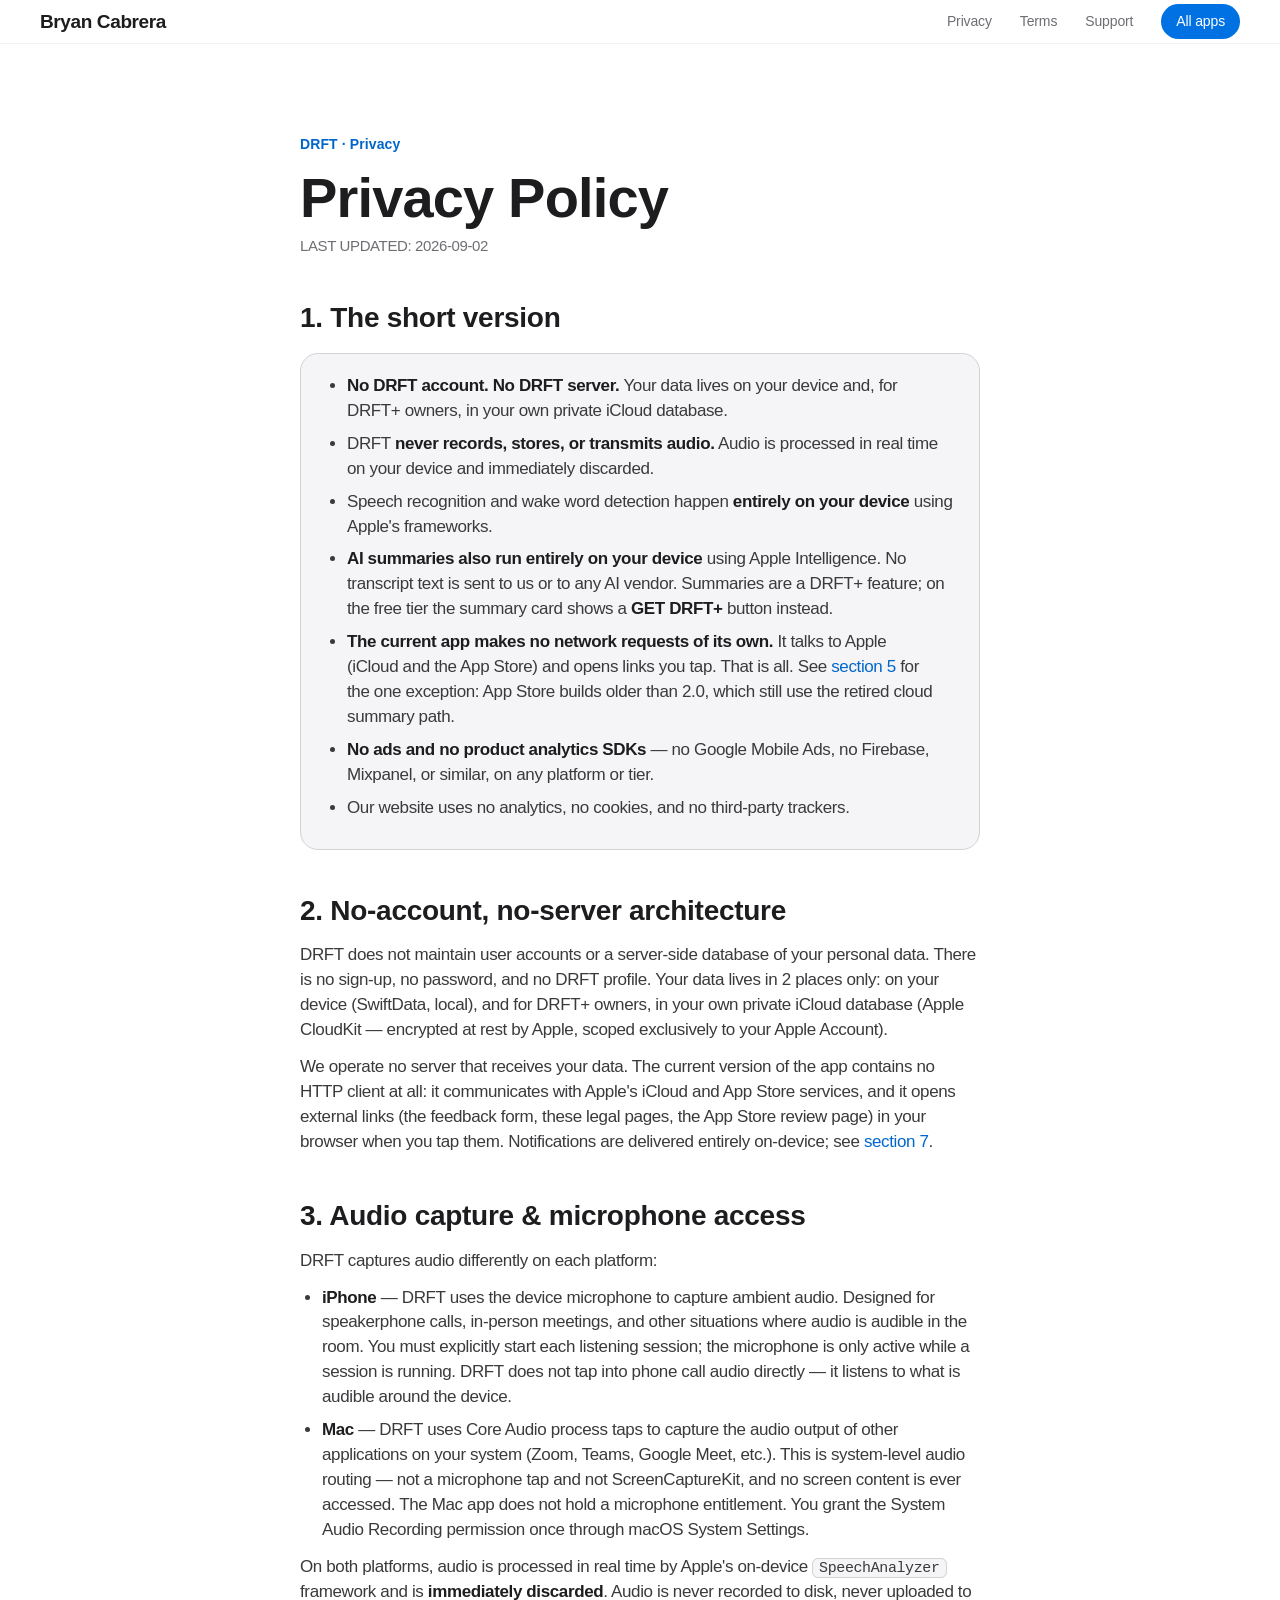
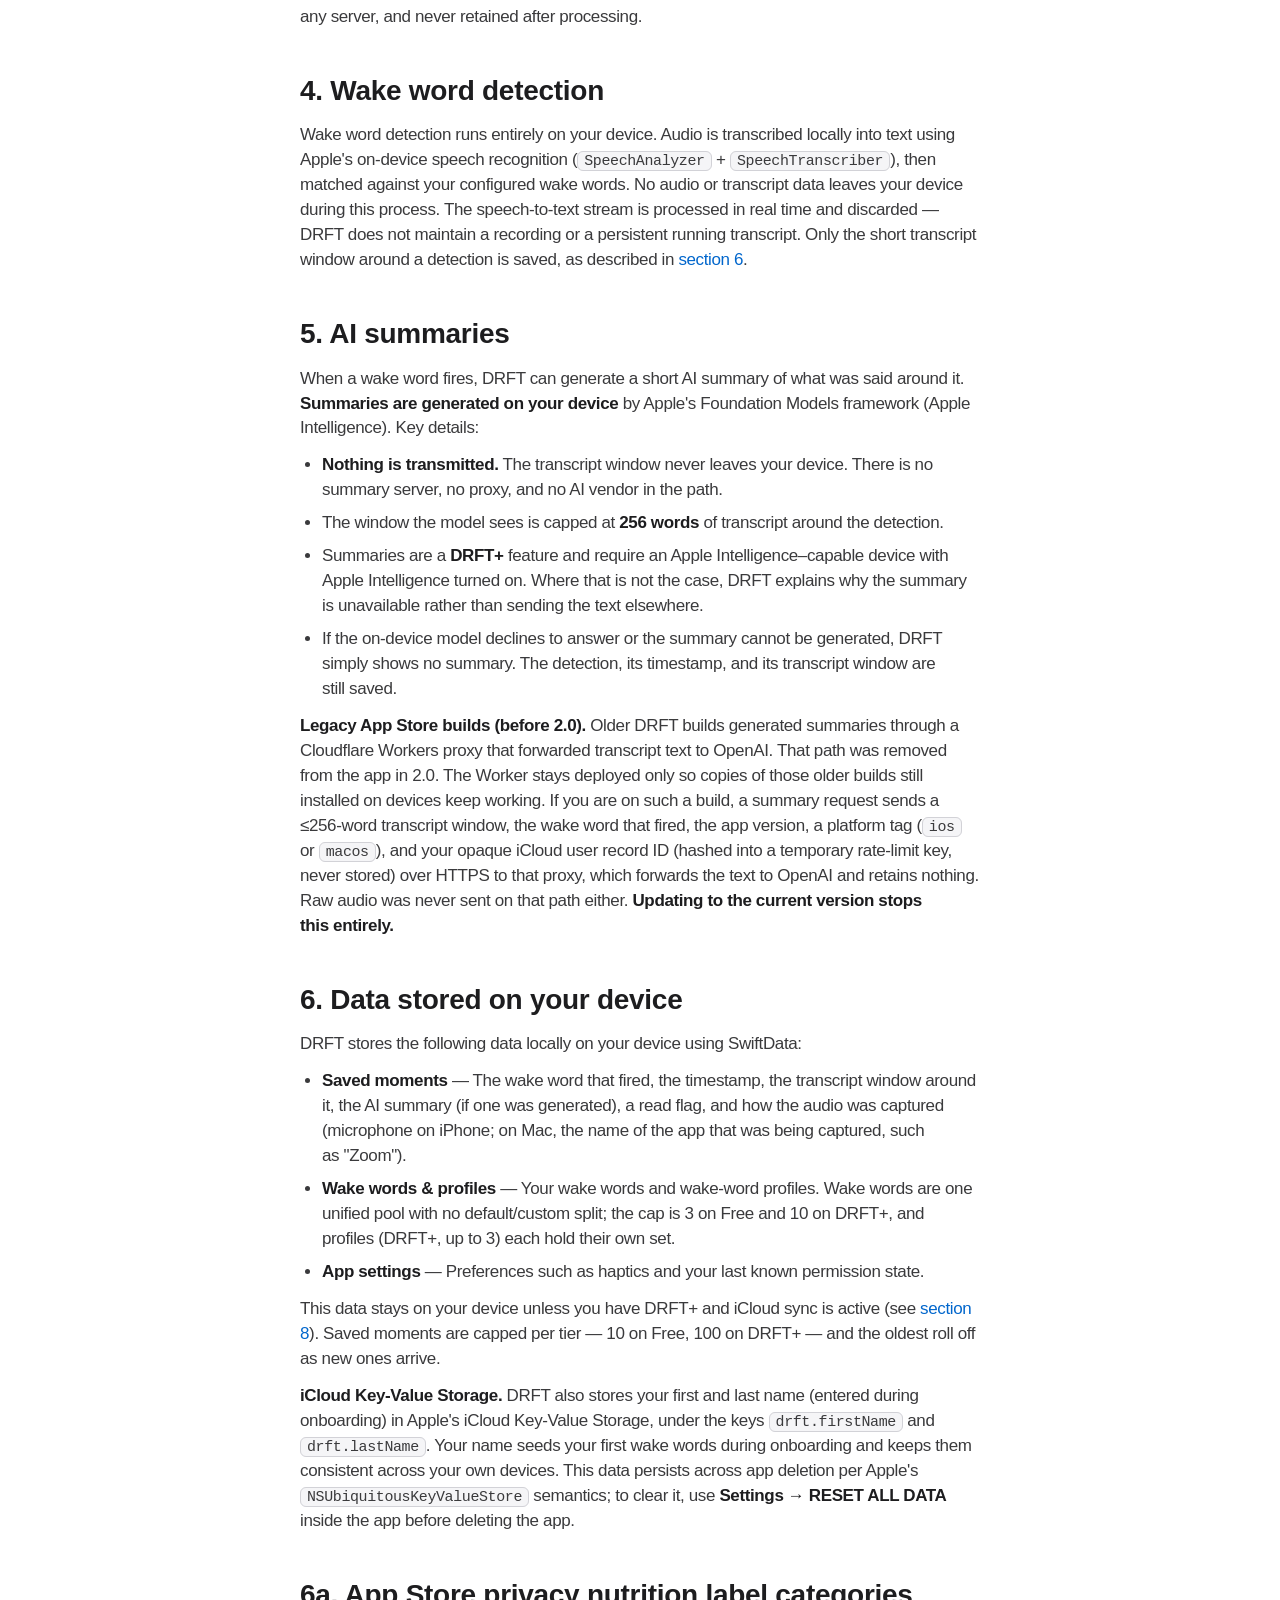
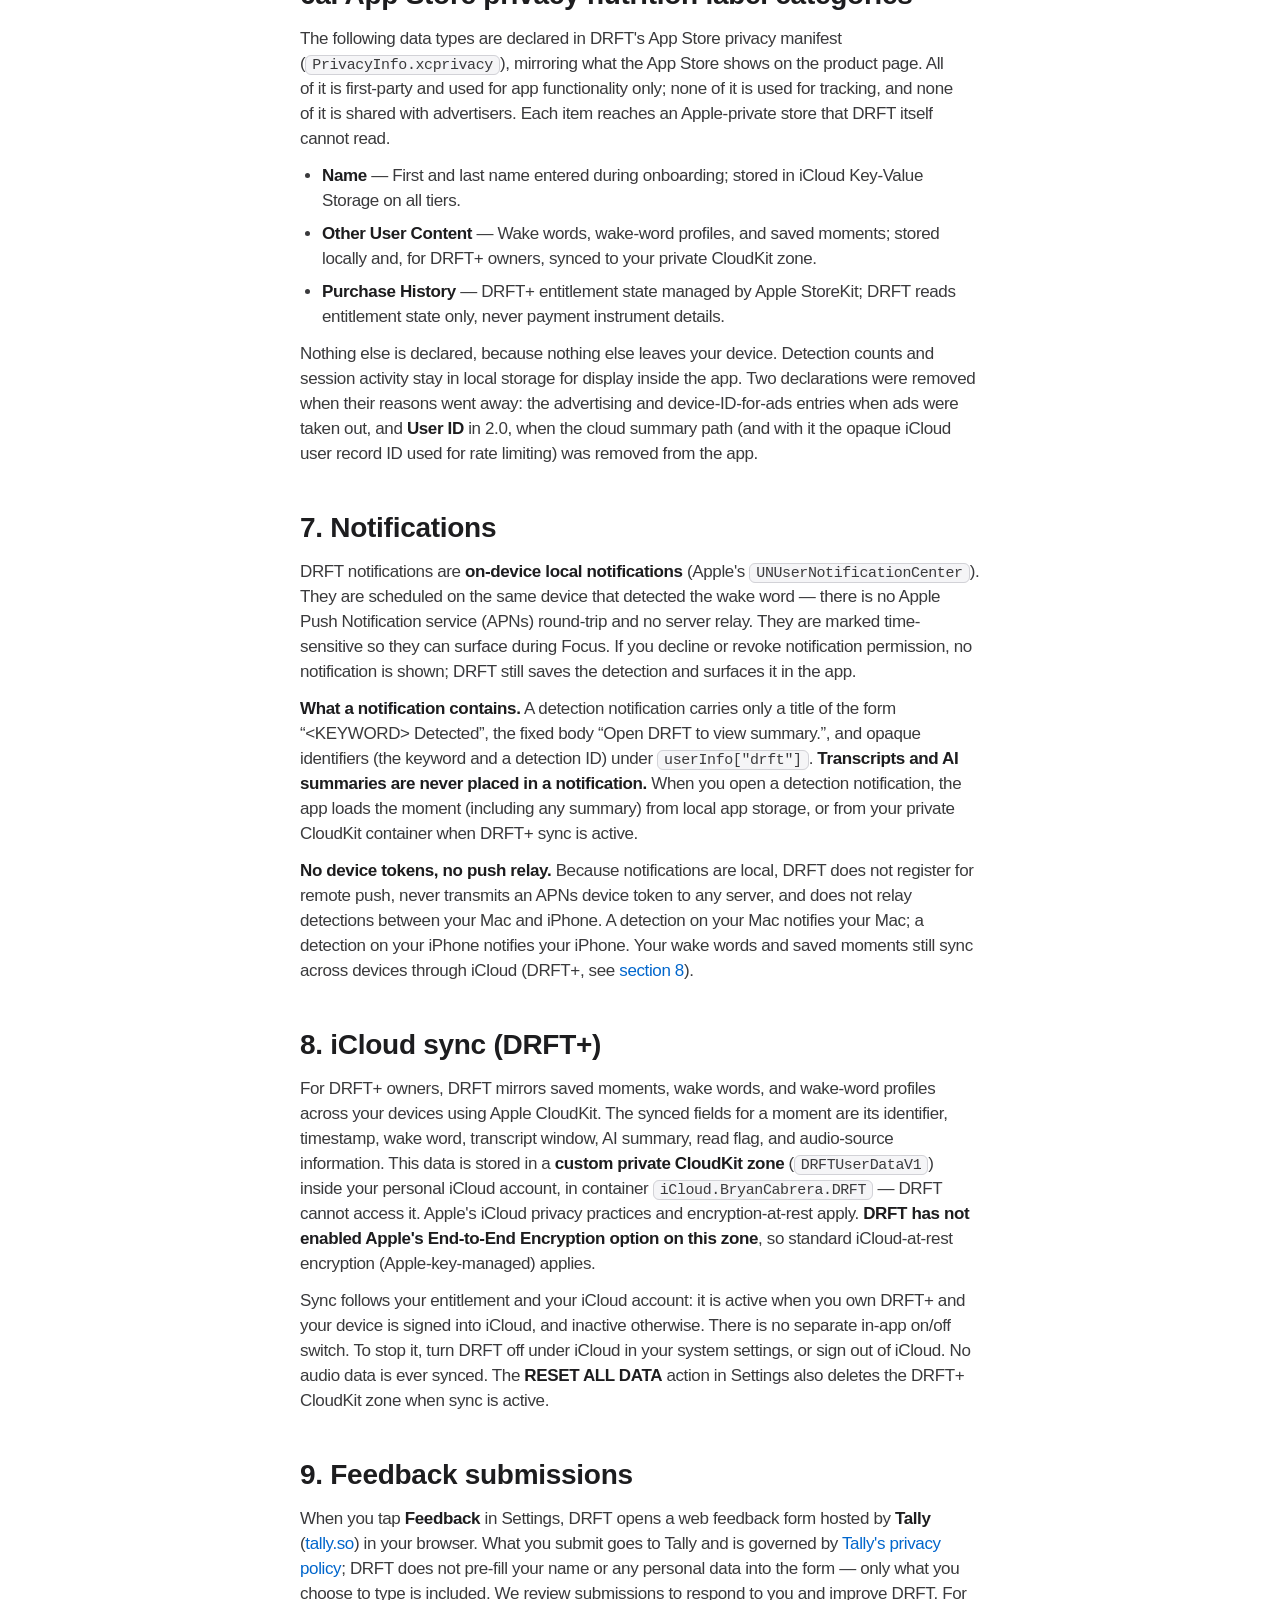
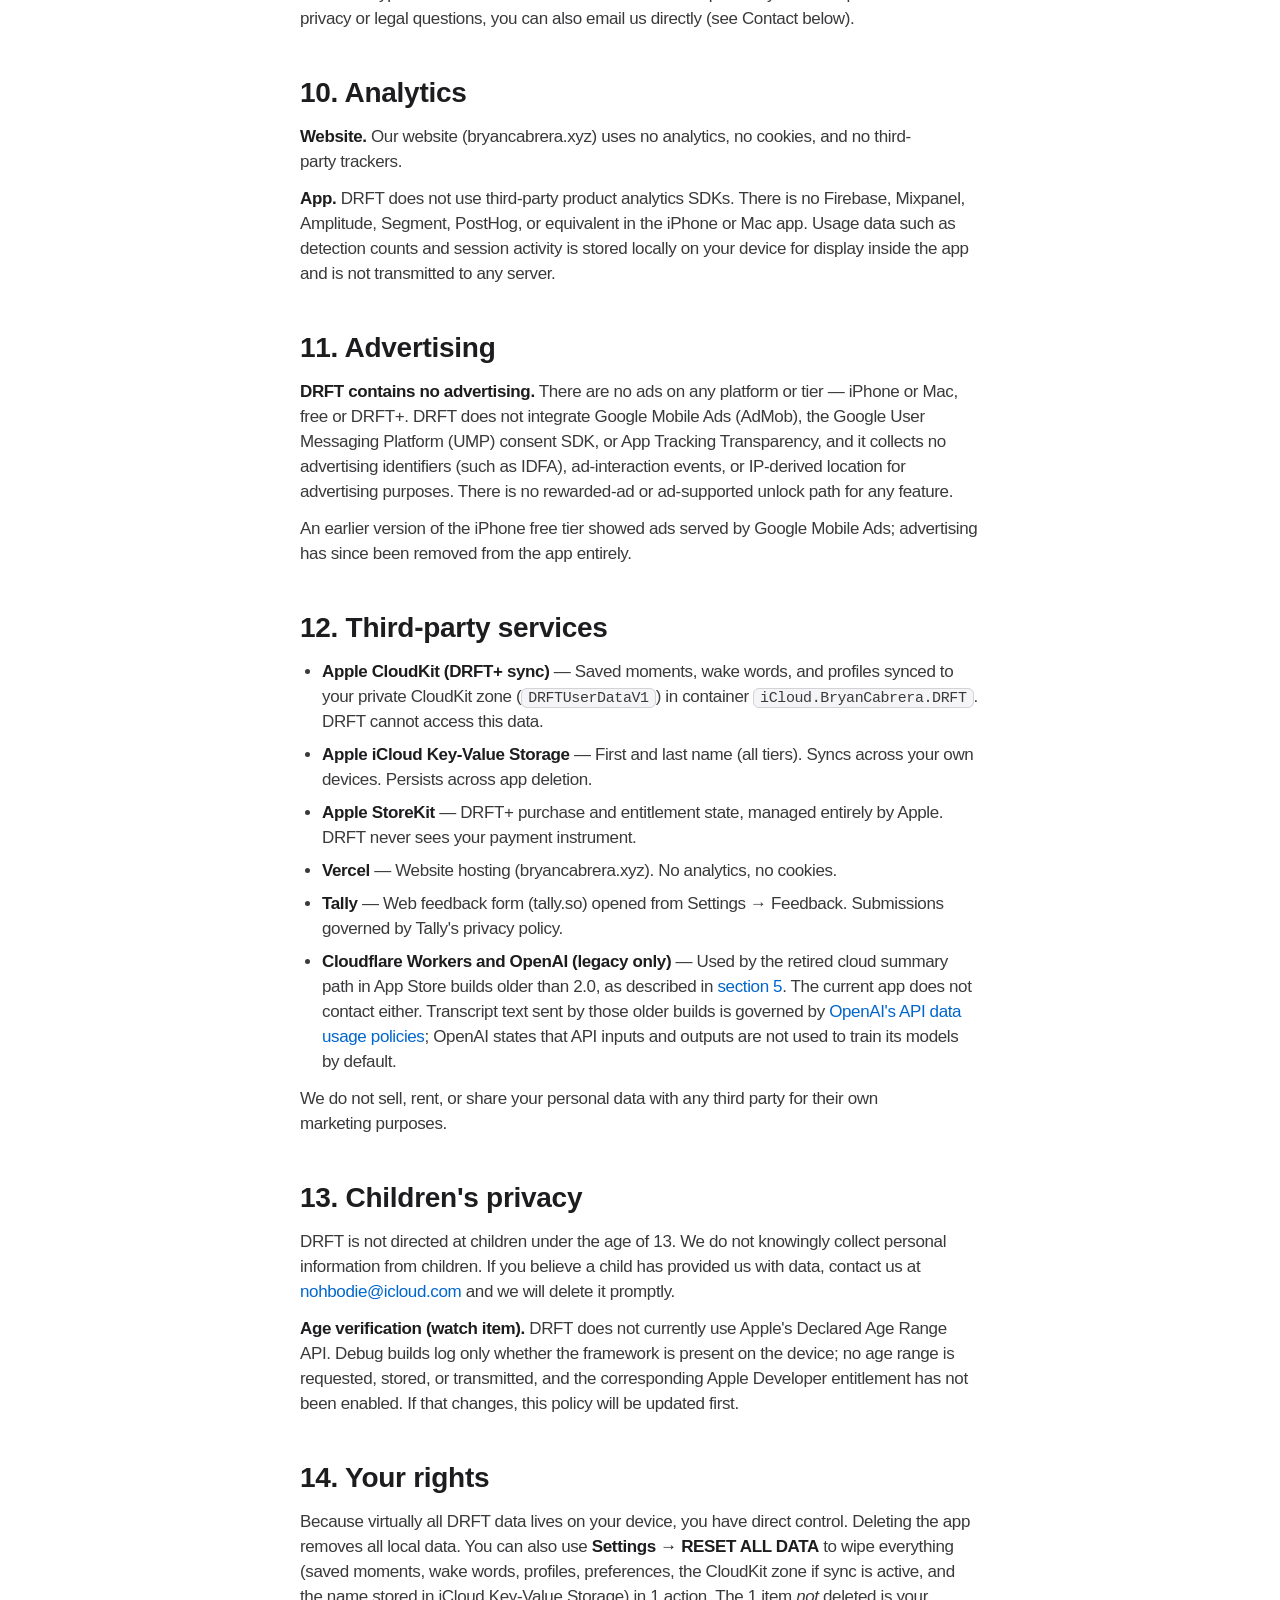
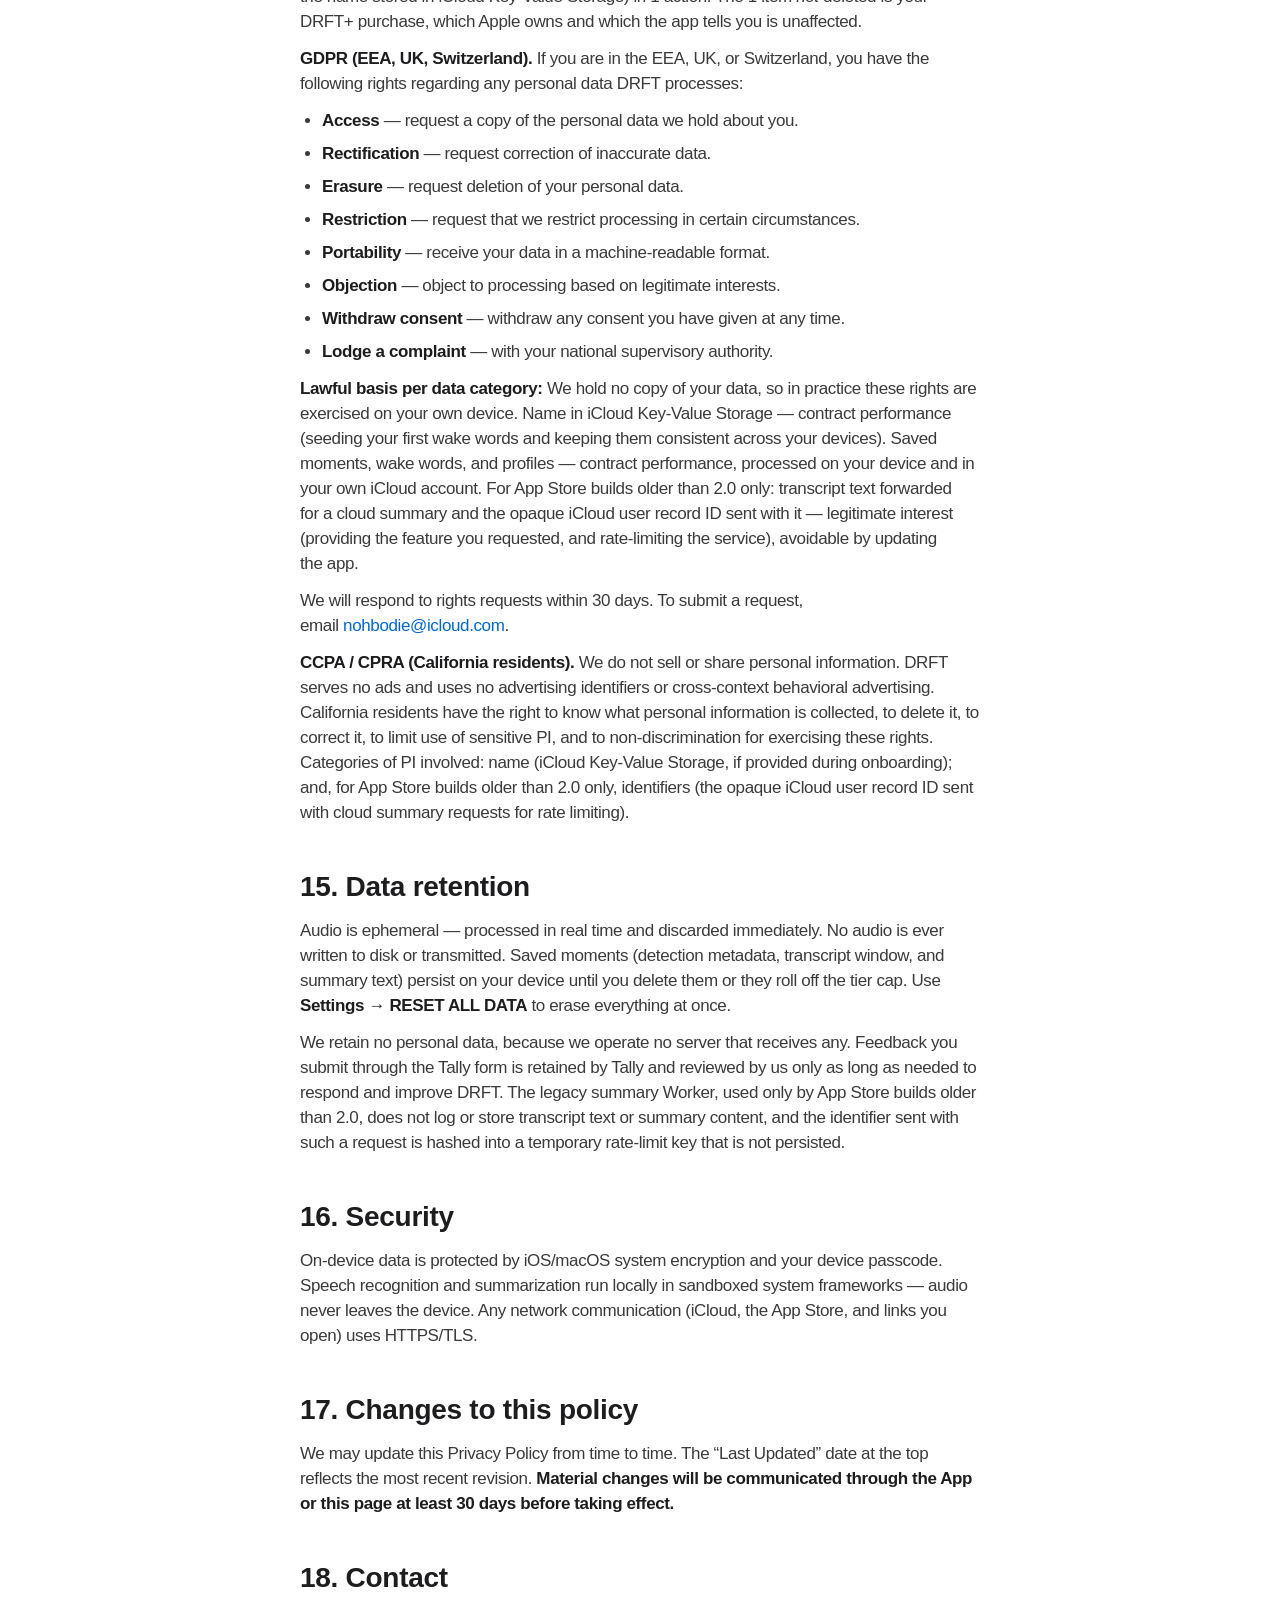
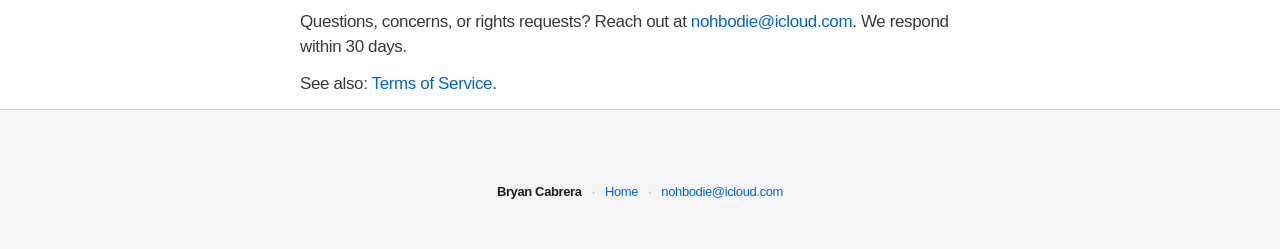
==== commit 3fabba89: "docs(drft): sync the nutrition-label section with the trimmed manifest The privacy manifest no longe" ====
--- a/drft/privacy/index.html
+++ b/drft/privacy/index.html
@@ -153,15 +153,16 @@
               6a. App Store privacy nutrition label categories
             </h2>
             <p>
-              The following data types are declared in DRFT's App Store privacy manifest (<code>PrivacyInfo.xcprivacy</code>), mirroring what the App Store shows on the product page. All of it is first-party; none of it is used for tracking, and none of it is shared with advertisers.
+              The following data types are declared in DRFT's App Store privacy manifest (<code>PrivacyInfo.xcprivacy</code>), mirroring what the App Store shows on the product page. All of it is first-party and used for app functionality only; none of it is used for tracking, and none of it is shared with advertisers. Each item reaches an Apple-private store that DRFT itself cannot read.
             </p>
             <ul>
               <li><strong>Name</strong> &mdash; First and last name entered during onboarding; stored in iCloud Key-Value Storage on all tiers.</li>
               <li><strong>Other User Content</strong> &mdash; Wake words, wake-word profiles, and saved moments; stored locally and, for DRFT+ owners, synced to your private CloudKit zone.</li>
-              <li><strong>Product Interaction</strong> &mdash; Detection and session activity, stored locally on your device for in-app display. It is not transmitted anywhere.</li>
               <li><strong>Purchase History</strong> &mdash; DRFT+ entitlement state managed by Apple StoreKit; DRFT reads entitlement state only, never payment instrument details.</li>
-              <li><strong>User ID</strong> &mdash; Applies only to App Store builds older than 2.0, which sent an opaque iCloud user record ID with cloud summary requests for rate limiting (hashed server-side, never stored). The current app sends no such identifier.</li>
-            </ul>
+            </ul>
+            <p>
+              Nothing else is declared, because nothing else leaves your device. Detection counts and session activity stay in local storage for display inside the app. Two declarations were removed when their reasons went away: the advertising and device-ID-for-ads entries when ads were taken out, and <strong>User ID</strong> in 2.0, when the cloud summary path (and with it the opaque iCloud user record ID used for rate limiting) was removed from the app.
+            </p>
           </section>
           <section id="section-7">
             <h2>
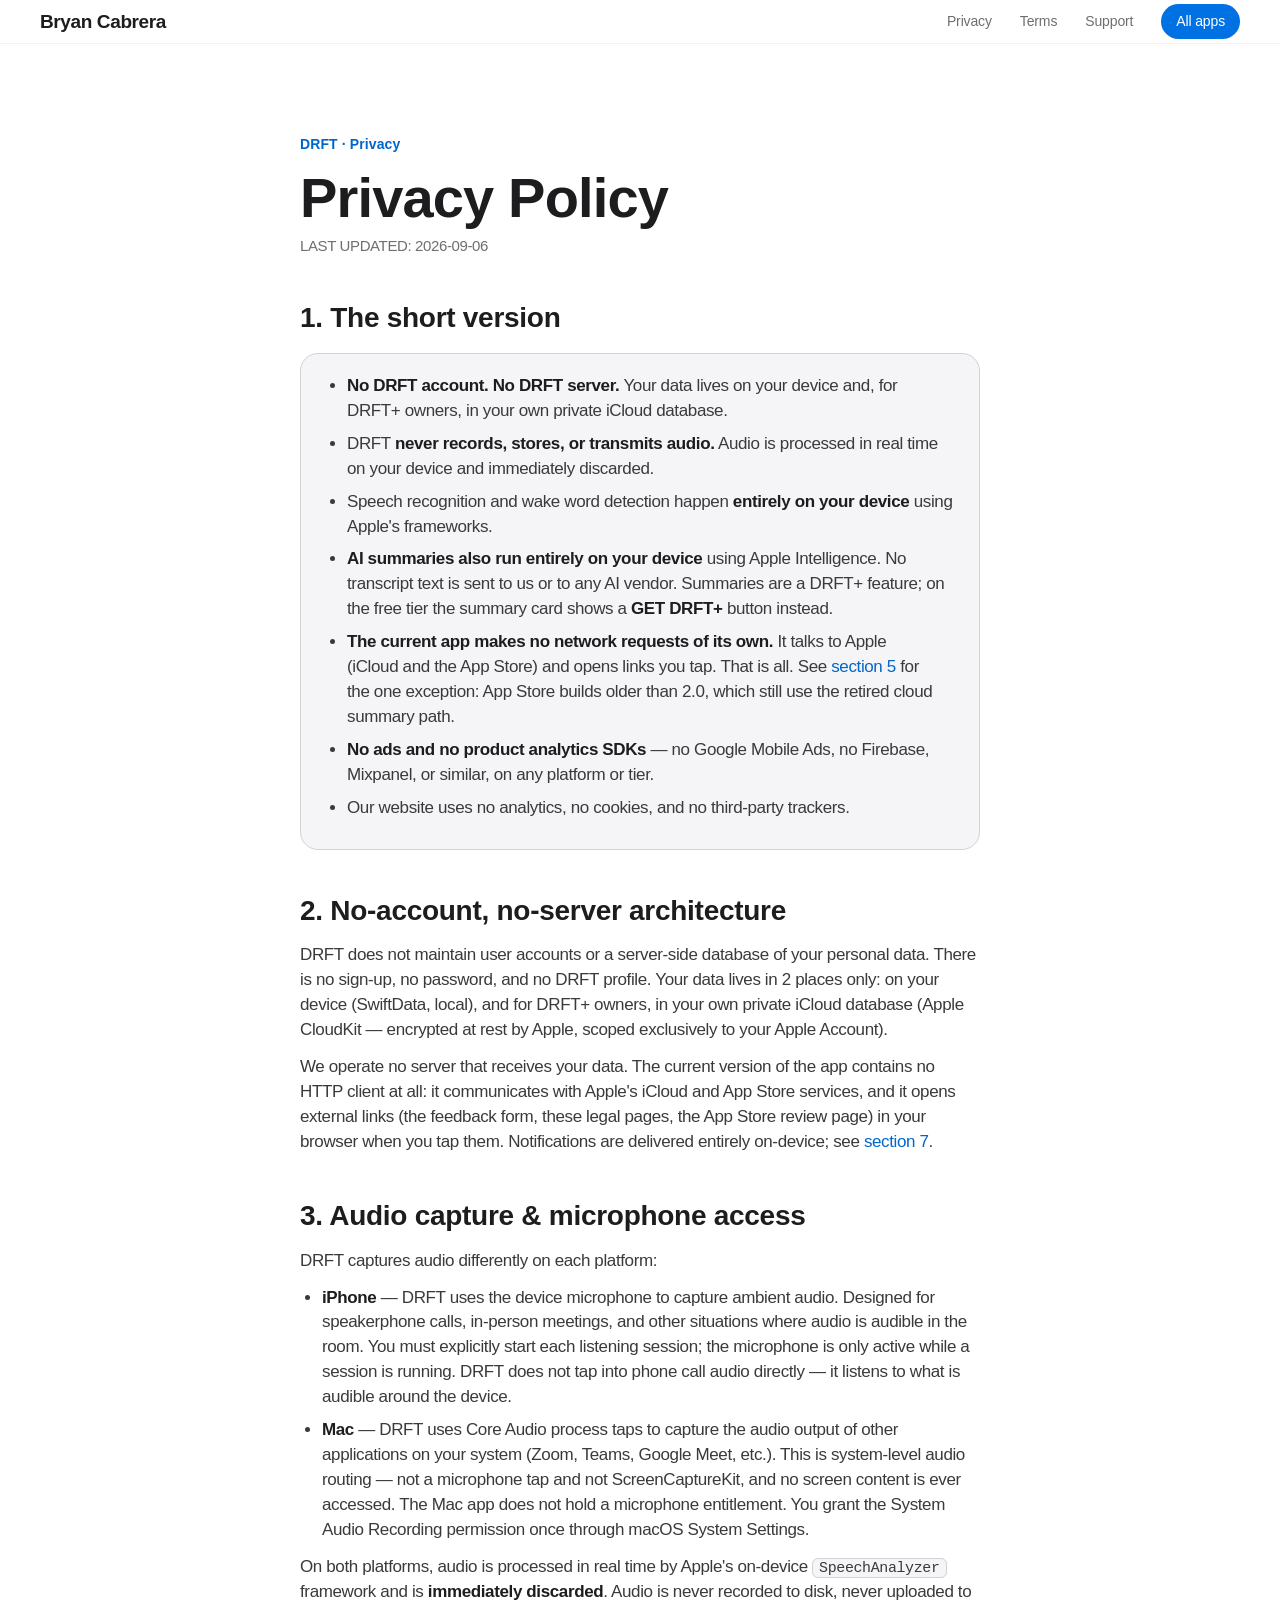
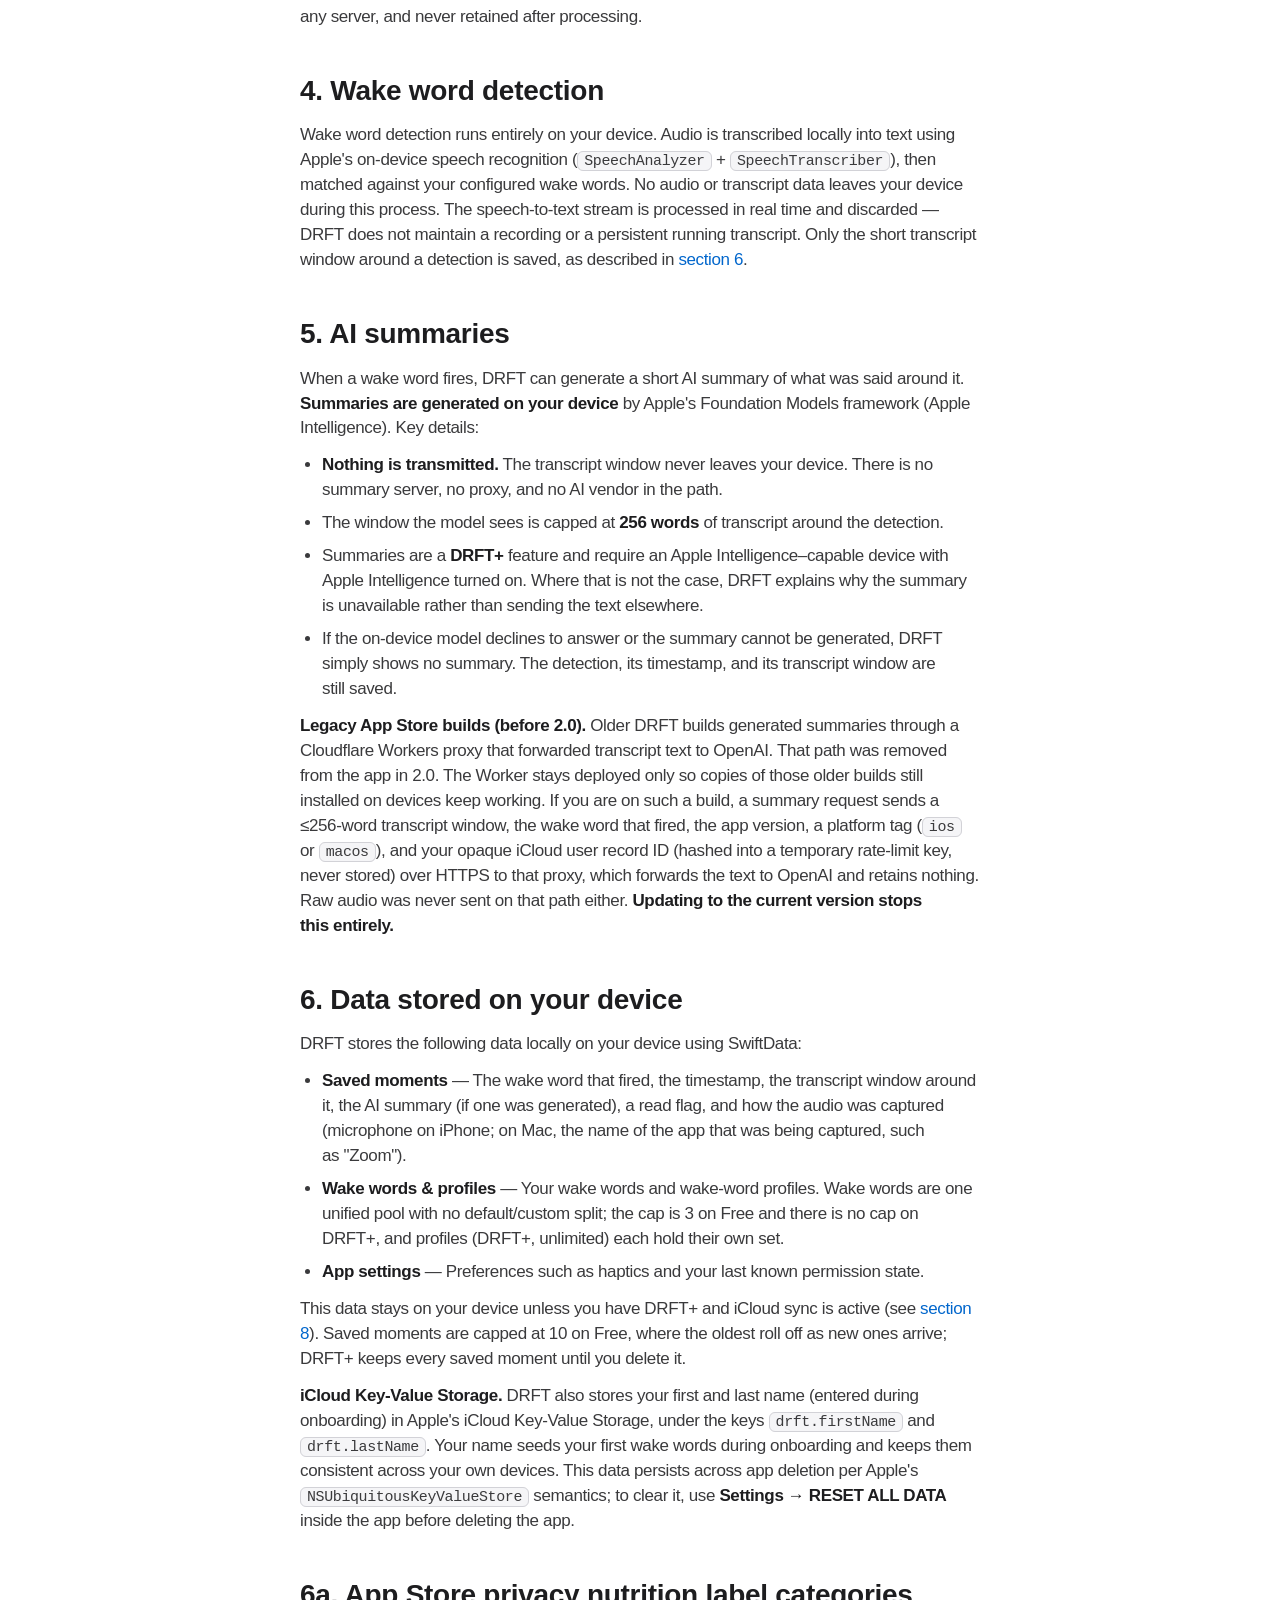
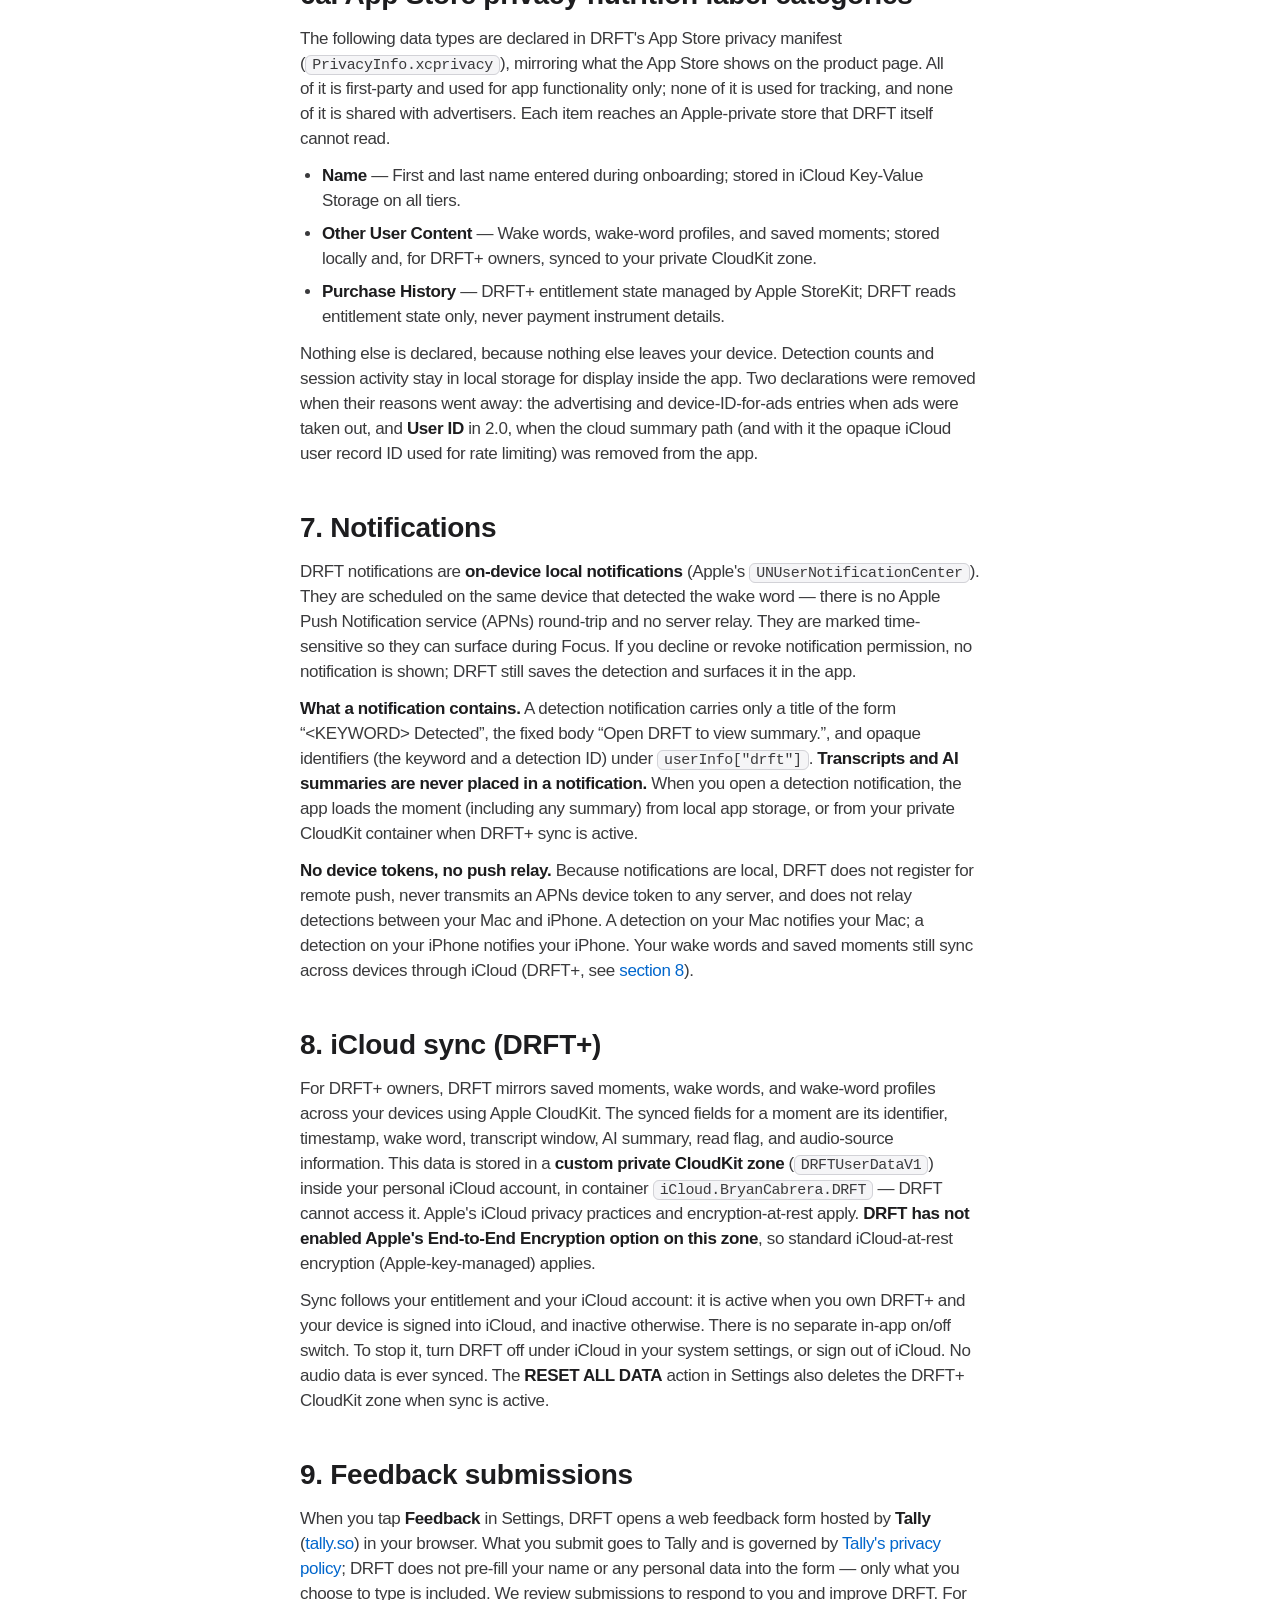
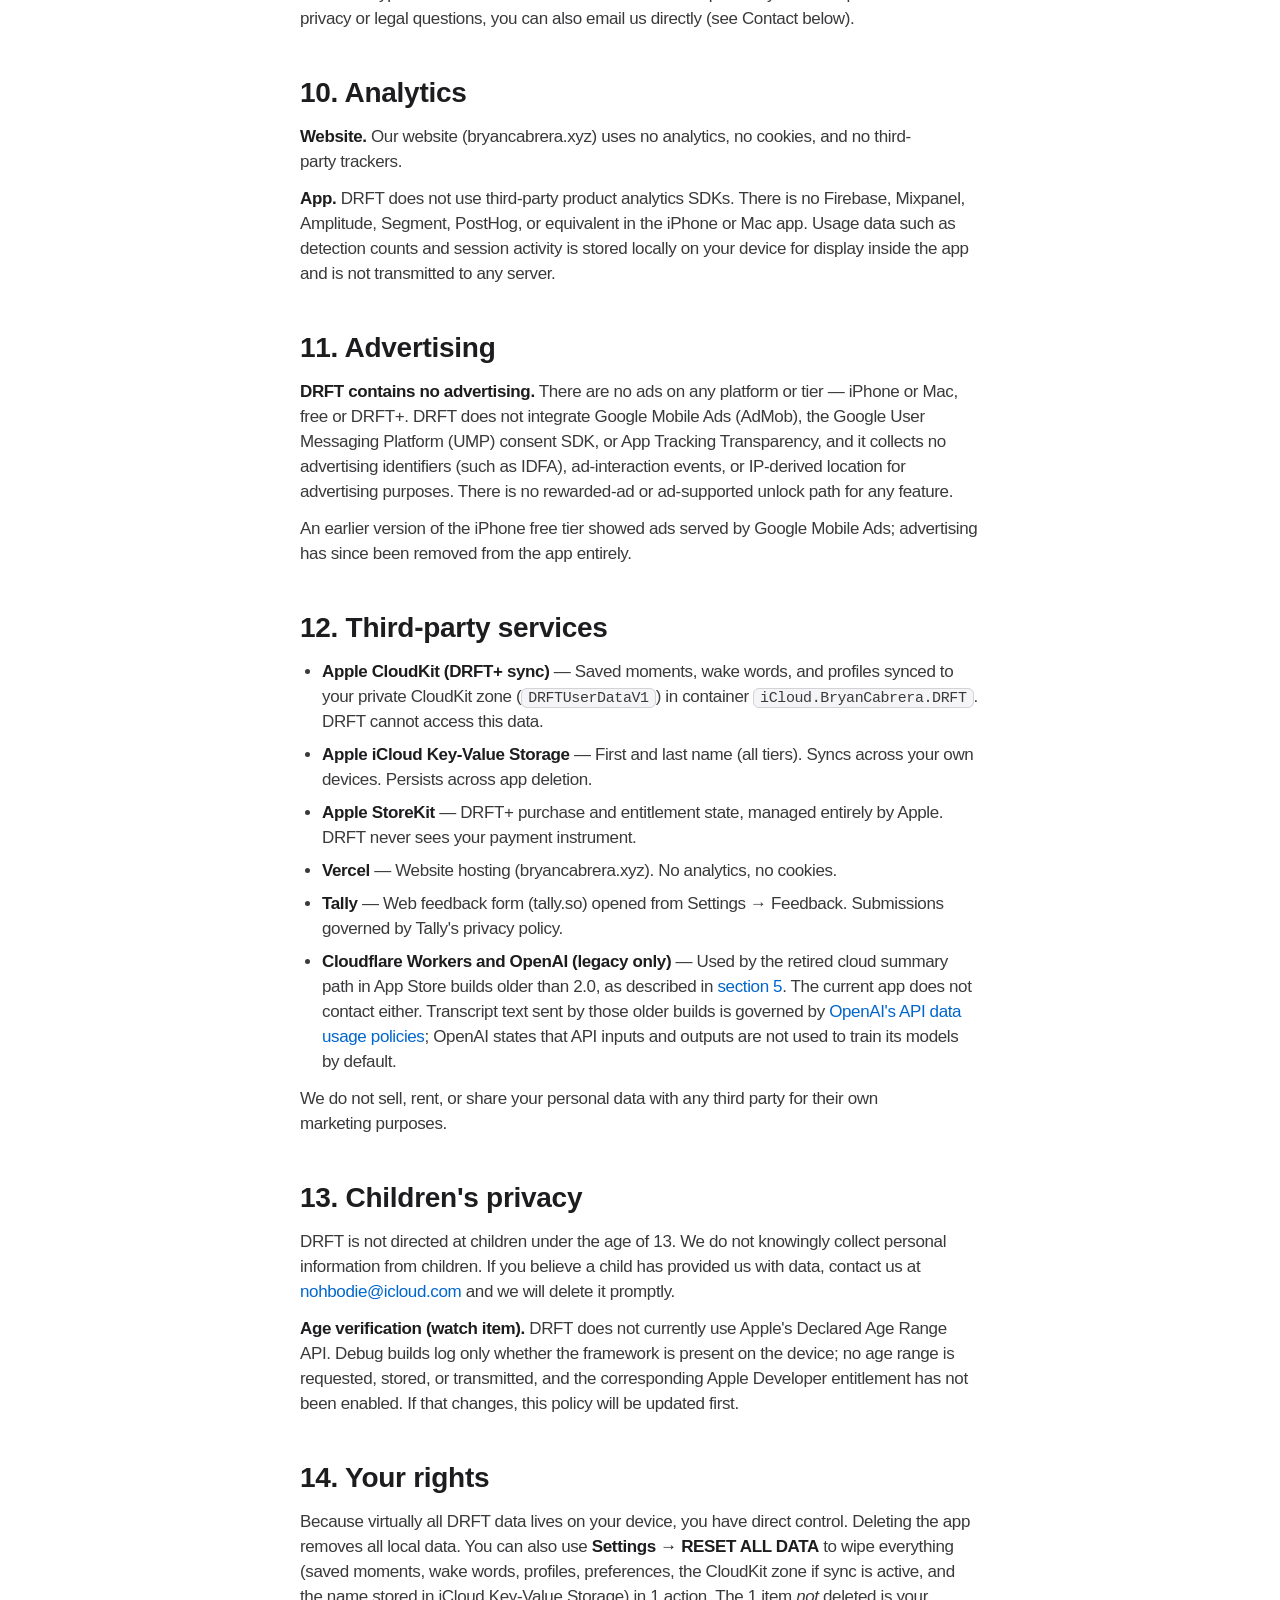
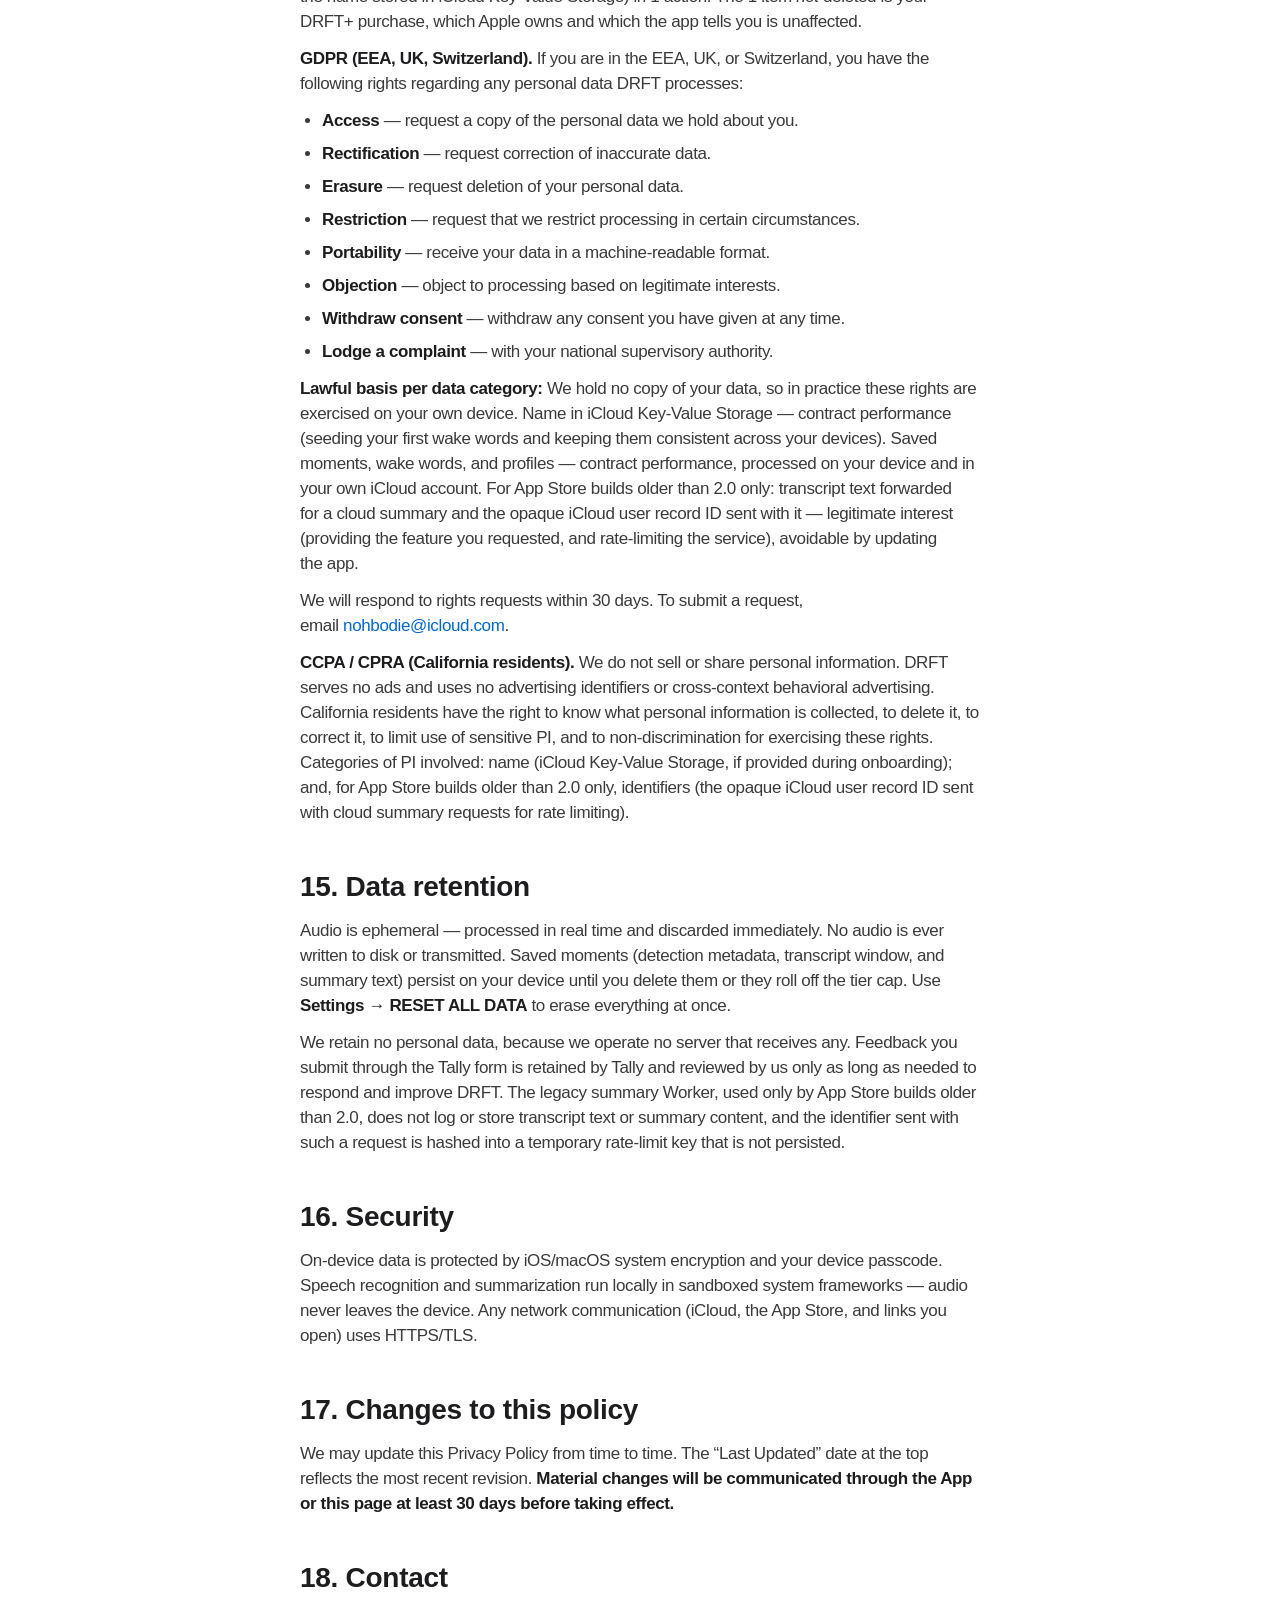
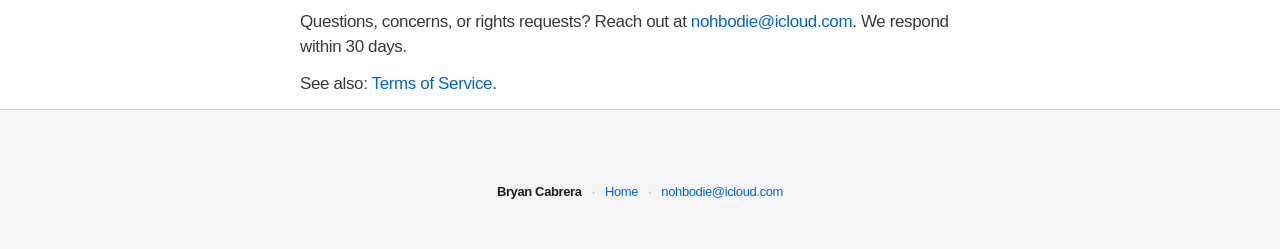
==== commit 5058d7d2: "docs(drft): DRFT+ is unlimited; legacy DRFT Pro subscriptions are not honored Terms, Privacy, and Su" ====
--- a/drft/privacy/index.html
+++ b/drft/privacy/index.html
@@ -27,7 +27,7 @@
       <article class="legal">
         <span class="eyebrow">DRFT · Privacy</span>
         <h1>Privacy Policy</h1>
-        <p class="updated">LAST UPDATED: 2026-09-02</p>
+        <p class="updated">LAST UPDATED: 2026-09-06</p>
         <div class="legalBody">
 
           <section>
@@ -135,14 +135,14 @@
                 <strong>Saved moments</strong> &mdash; The wake word that fired, the timestamp, the transcript window around it, the AI summary (if one was generated), a read flag, and how the audio was captured (microphone on iPhone; on Mac, the name of the app that was being captured, such as "Zoom").
               </li>
               <li>
-                <strong>Wake words &amp; profiles</strong> &mdash; Your wake words and wake-word profiles. Wake words are one unified pool with no default/custom split; the cap is 3 on Free and 10 on DRFT+, and profiles (DRFT+, up to 3) each hold their own set.
+                <strong>Wake words &amp; profiles</strong> &mdash; Your wake words and wake-word profiles. Wake words are one unified pool with no default/custom split; the cap is 3 on Free and there is no cap on DRFT+, and profiles (DRFT+, unlimited) each hold their own set.
               </li>
               <li>
                 <strong>App settings</strong> &mdash; Preferences such as haptics and your last known permission state.
               </li>
             </ul>
             <p>
-              This data stays on your device unless you have DRFT+ and iCloud sync is active (see <a href="#section-8">section 8</a>). Saved moments are capped per tier &mdash; 10 on Free, 100 on DRFT+ &mdash; and the oldest roll off as new ones arrive.
+              This data stays on your device unless you have DRFT+ and iCloud sync is active (see <a href="#section-8">section 8</a>). Saved moments are capped at 10 on Free, where the oldest roll off as new ones arrive; DRFT+ keeps every saved moment until you delete it.
             </p>
             <p>
               <strong>iCloud Key-Value Storage.</strong> DRFT also stores your first and last name (entered during onboarding) in Apple's iCloud Key-Value Storage, under the keys <code>drft.firstName</code> and <code>drft.lastName</code>. Your name seeds your first wake words during onboarding and keeps them consistent across your own devices. This data persists across app deletion per Apple's <code>NSUbiquitousKeyValueStore</code> semantics; to clear it, use <strong>Settings &rarr; RESET ALL DATA</strong> inside the app before deleting the app.
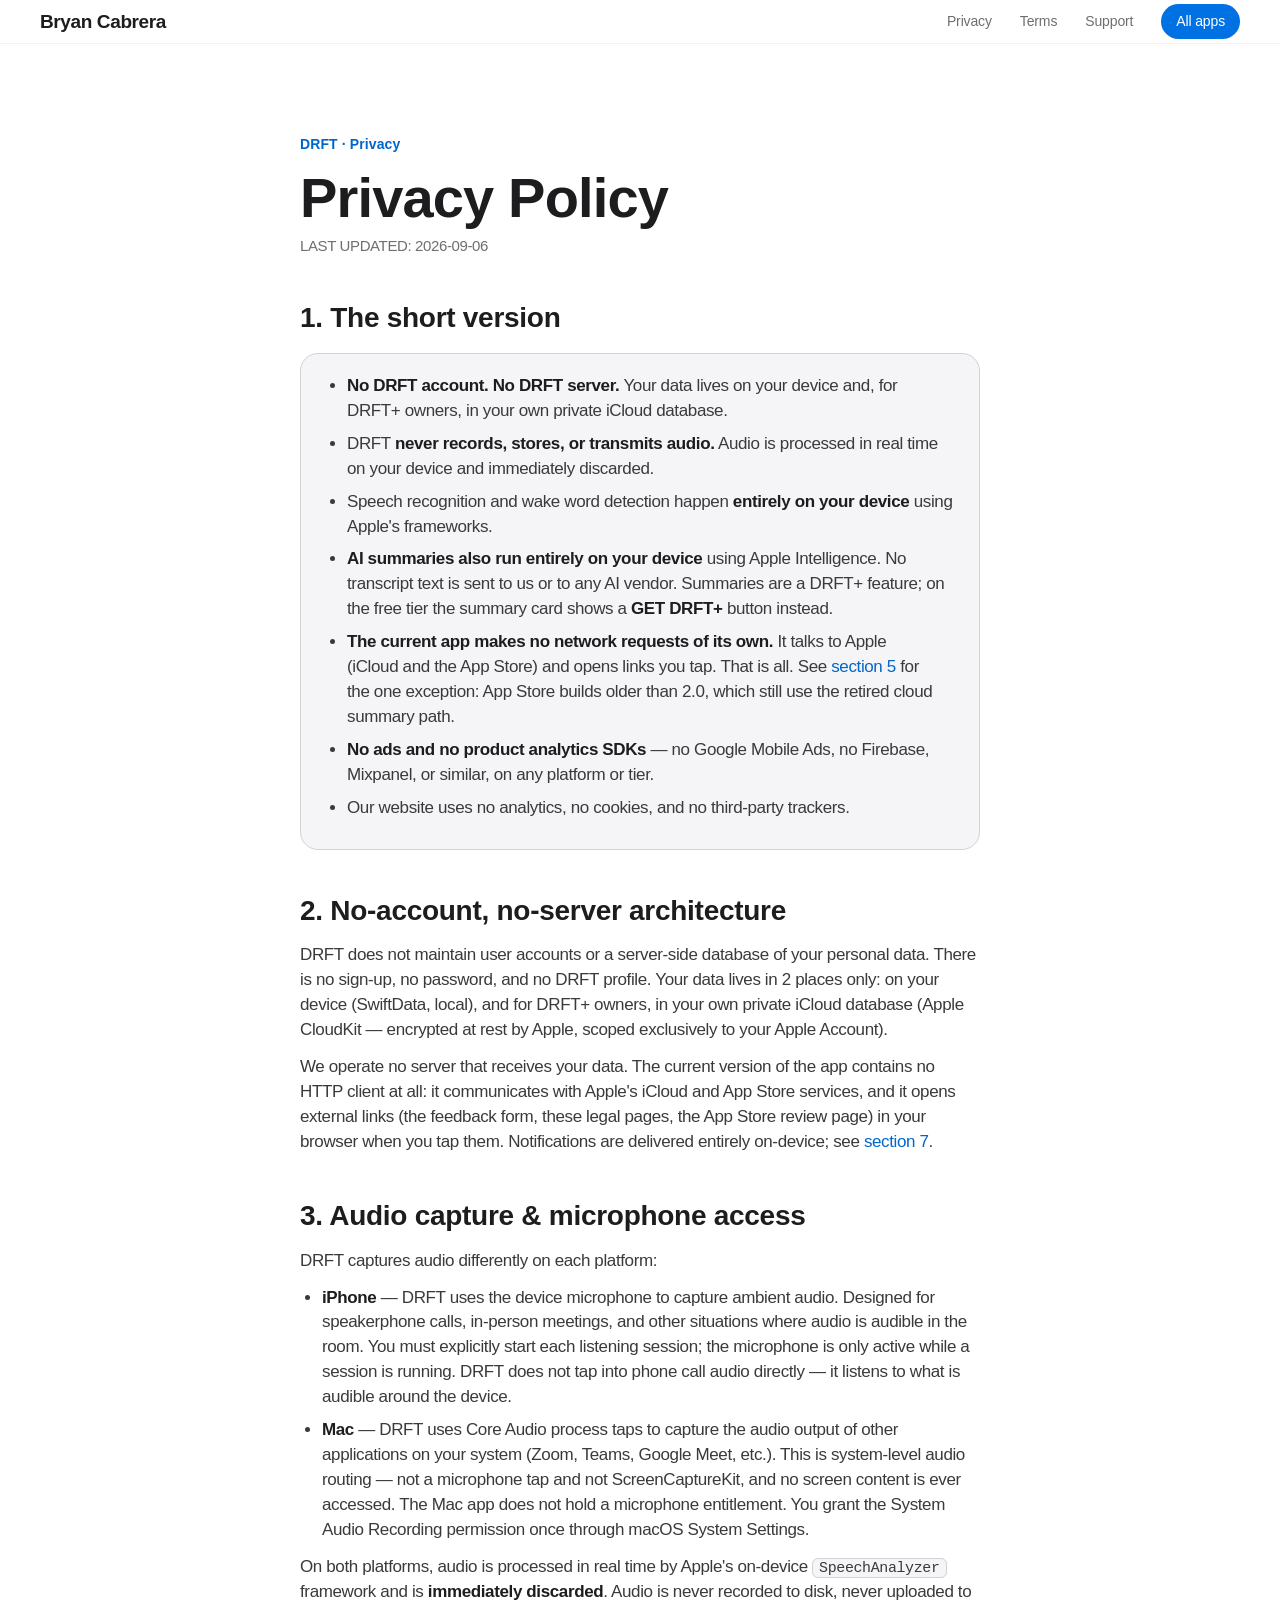
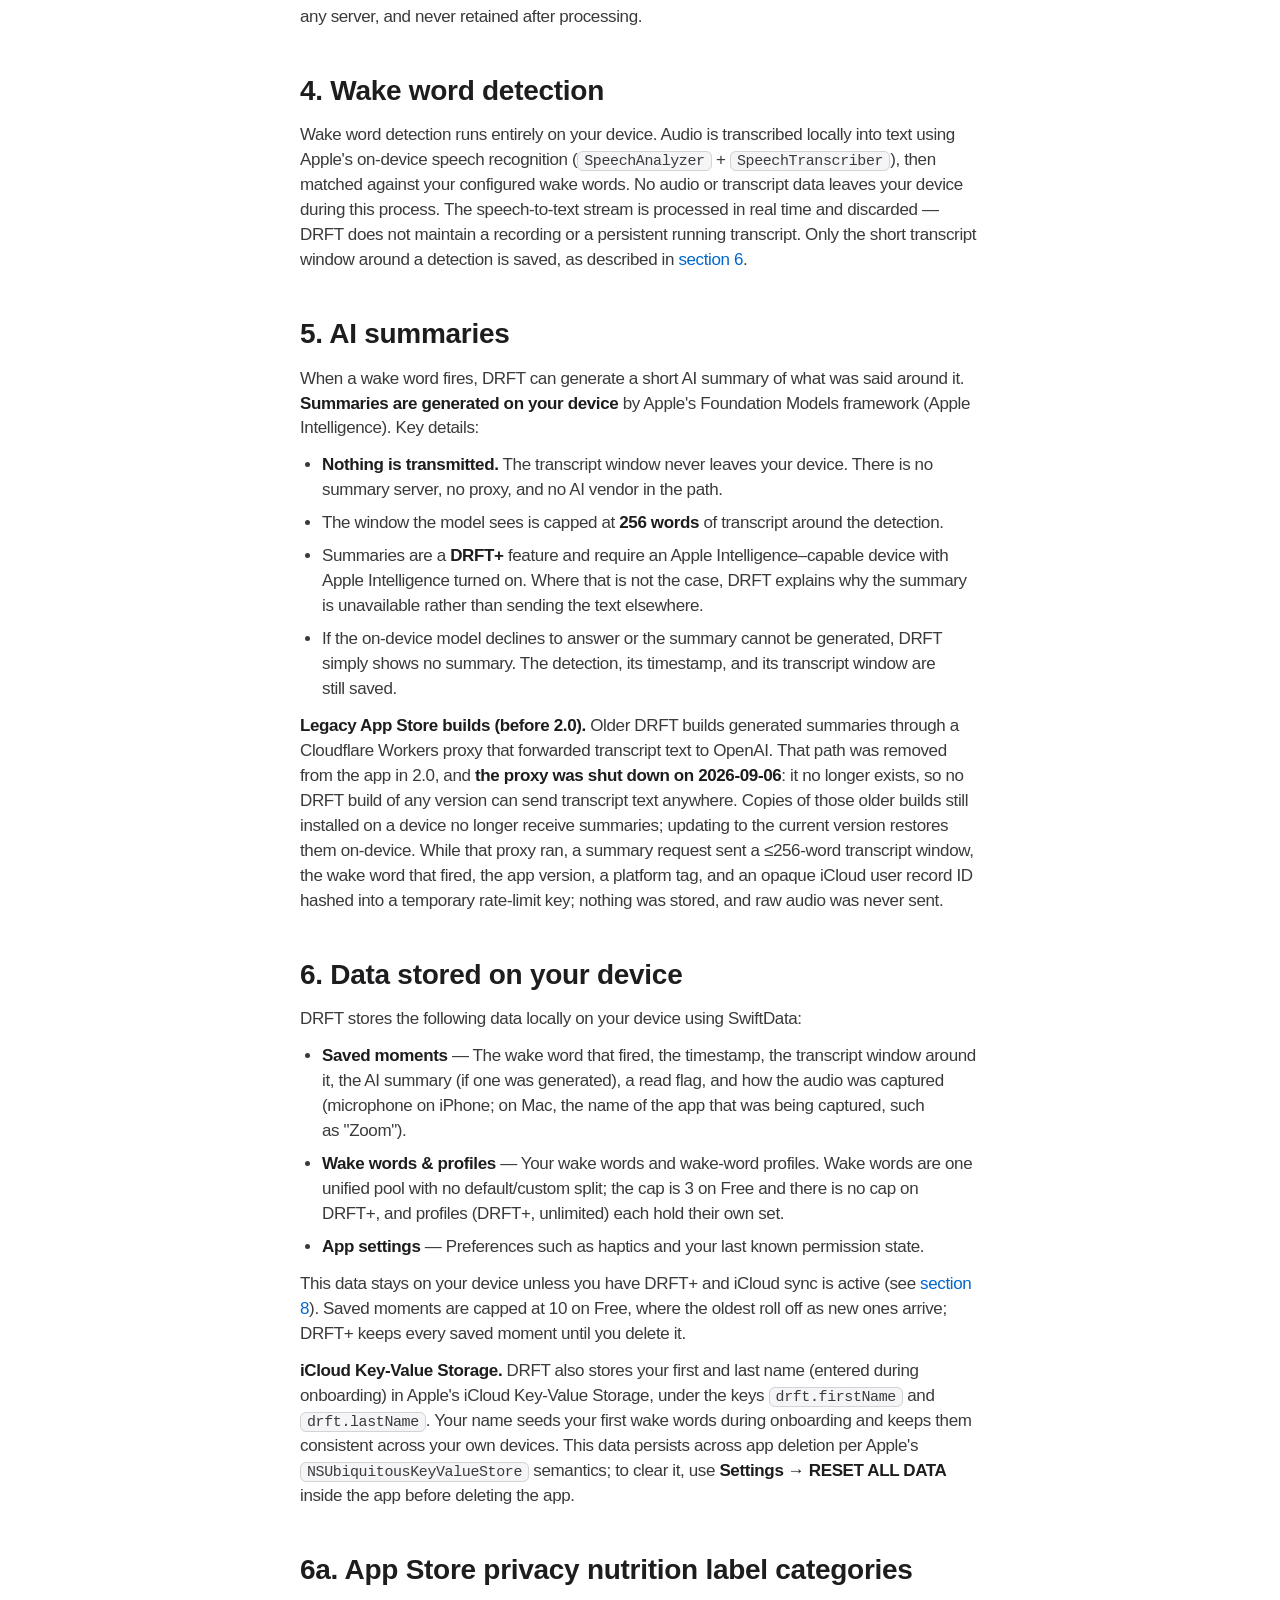
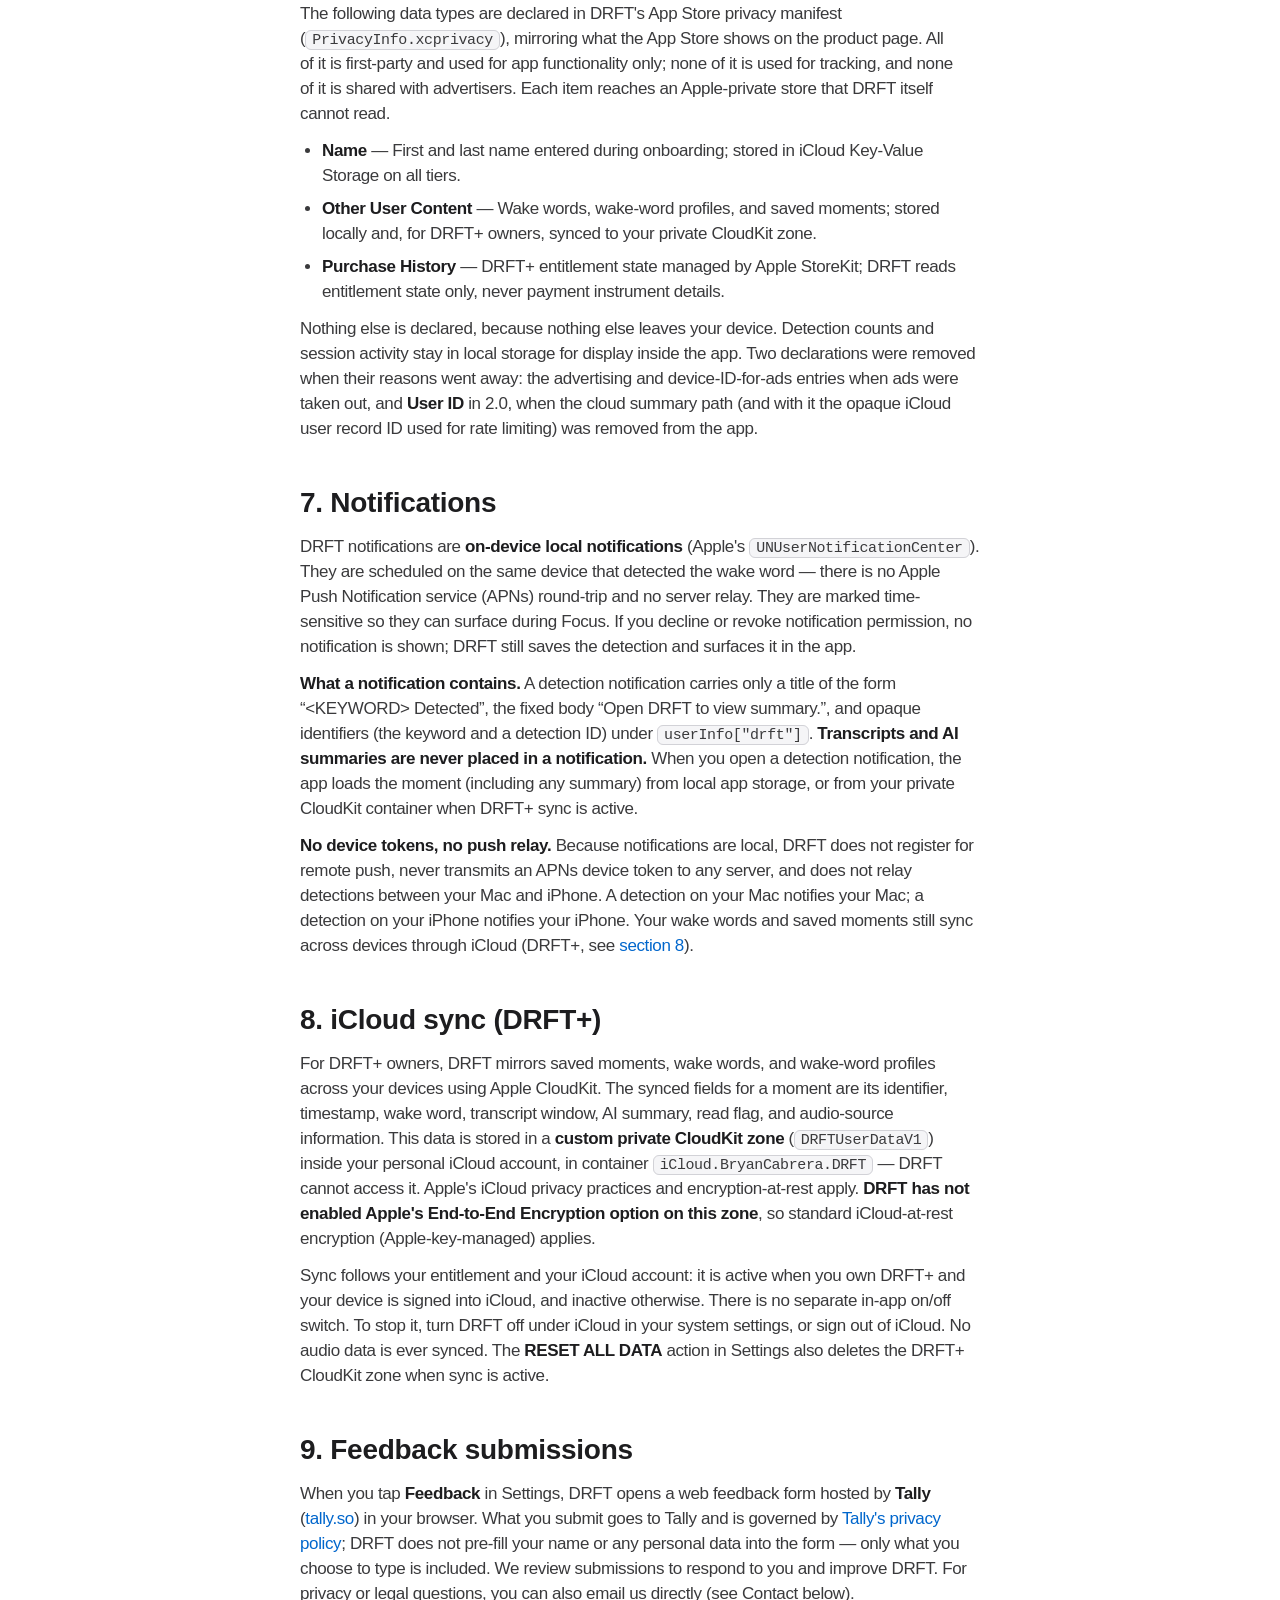
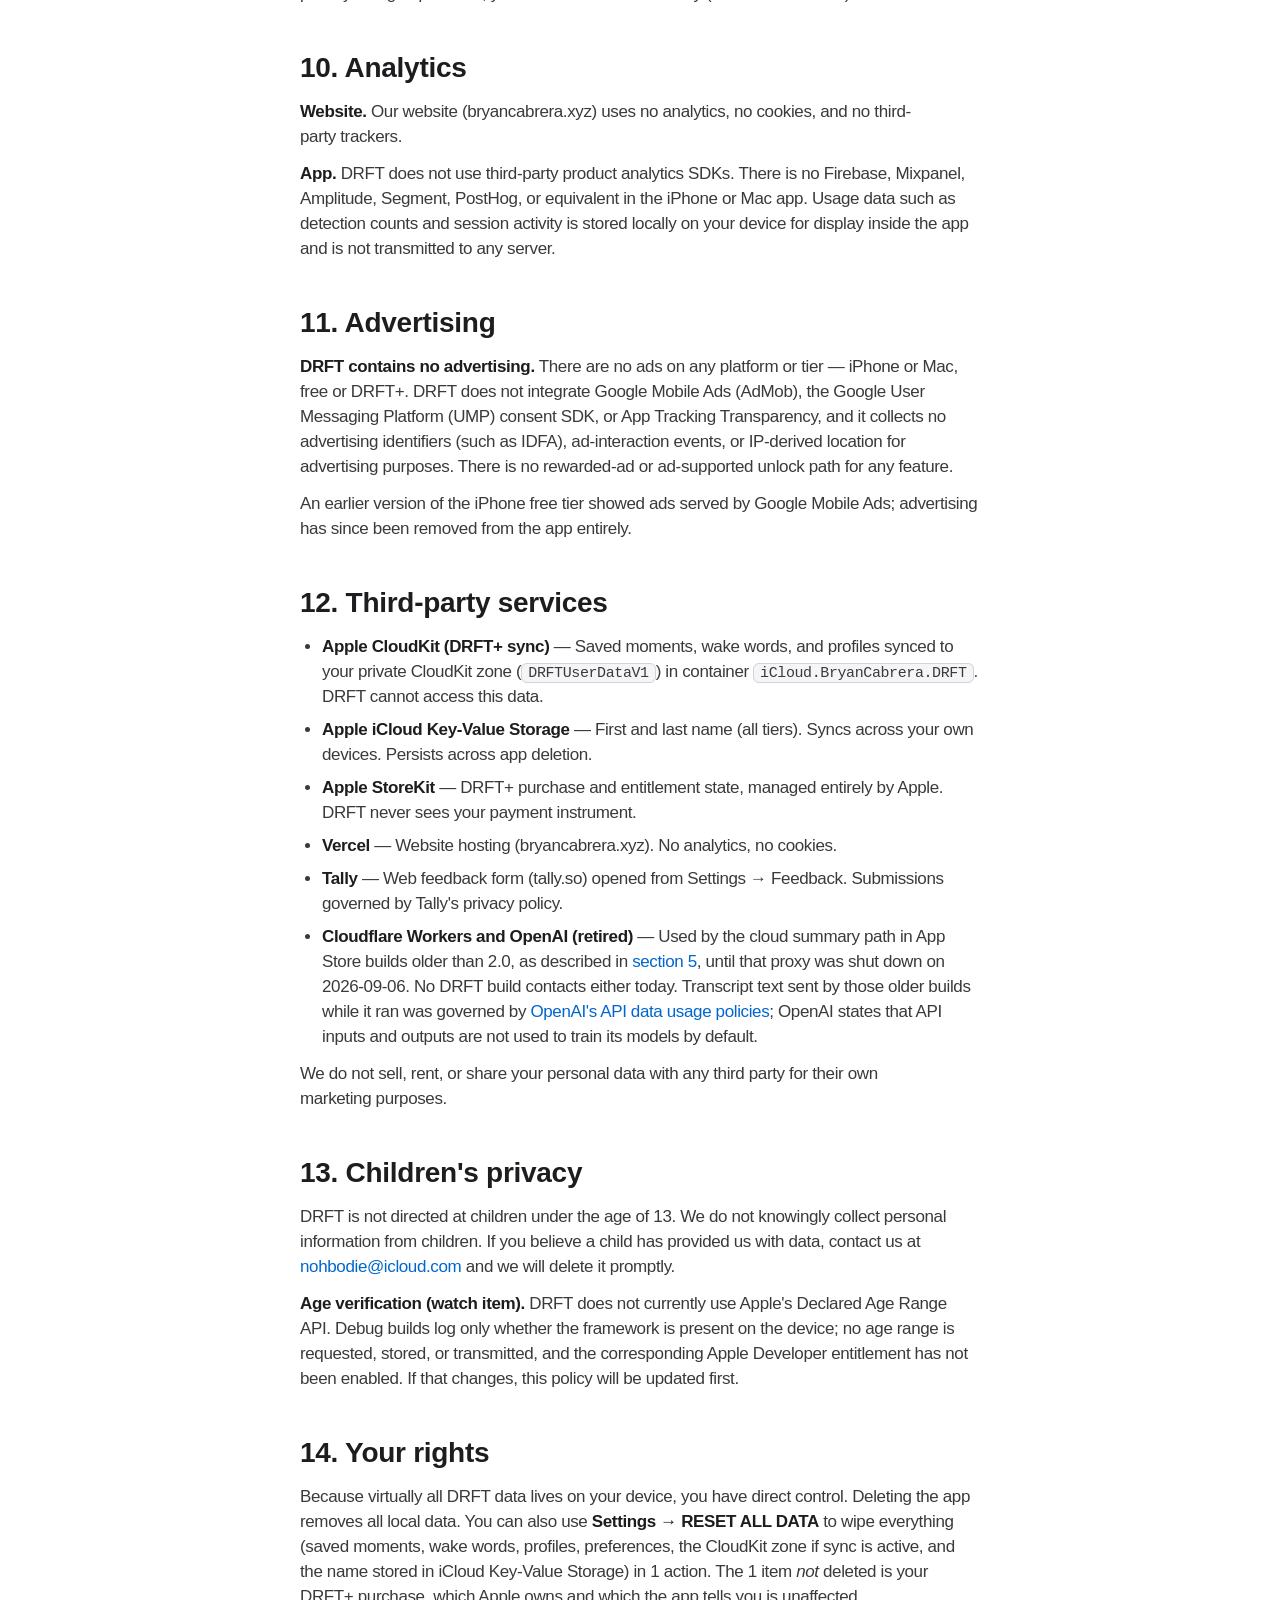
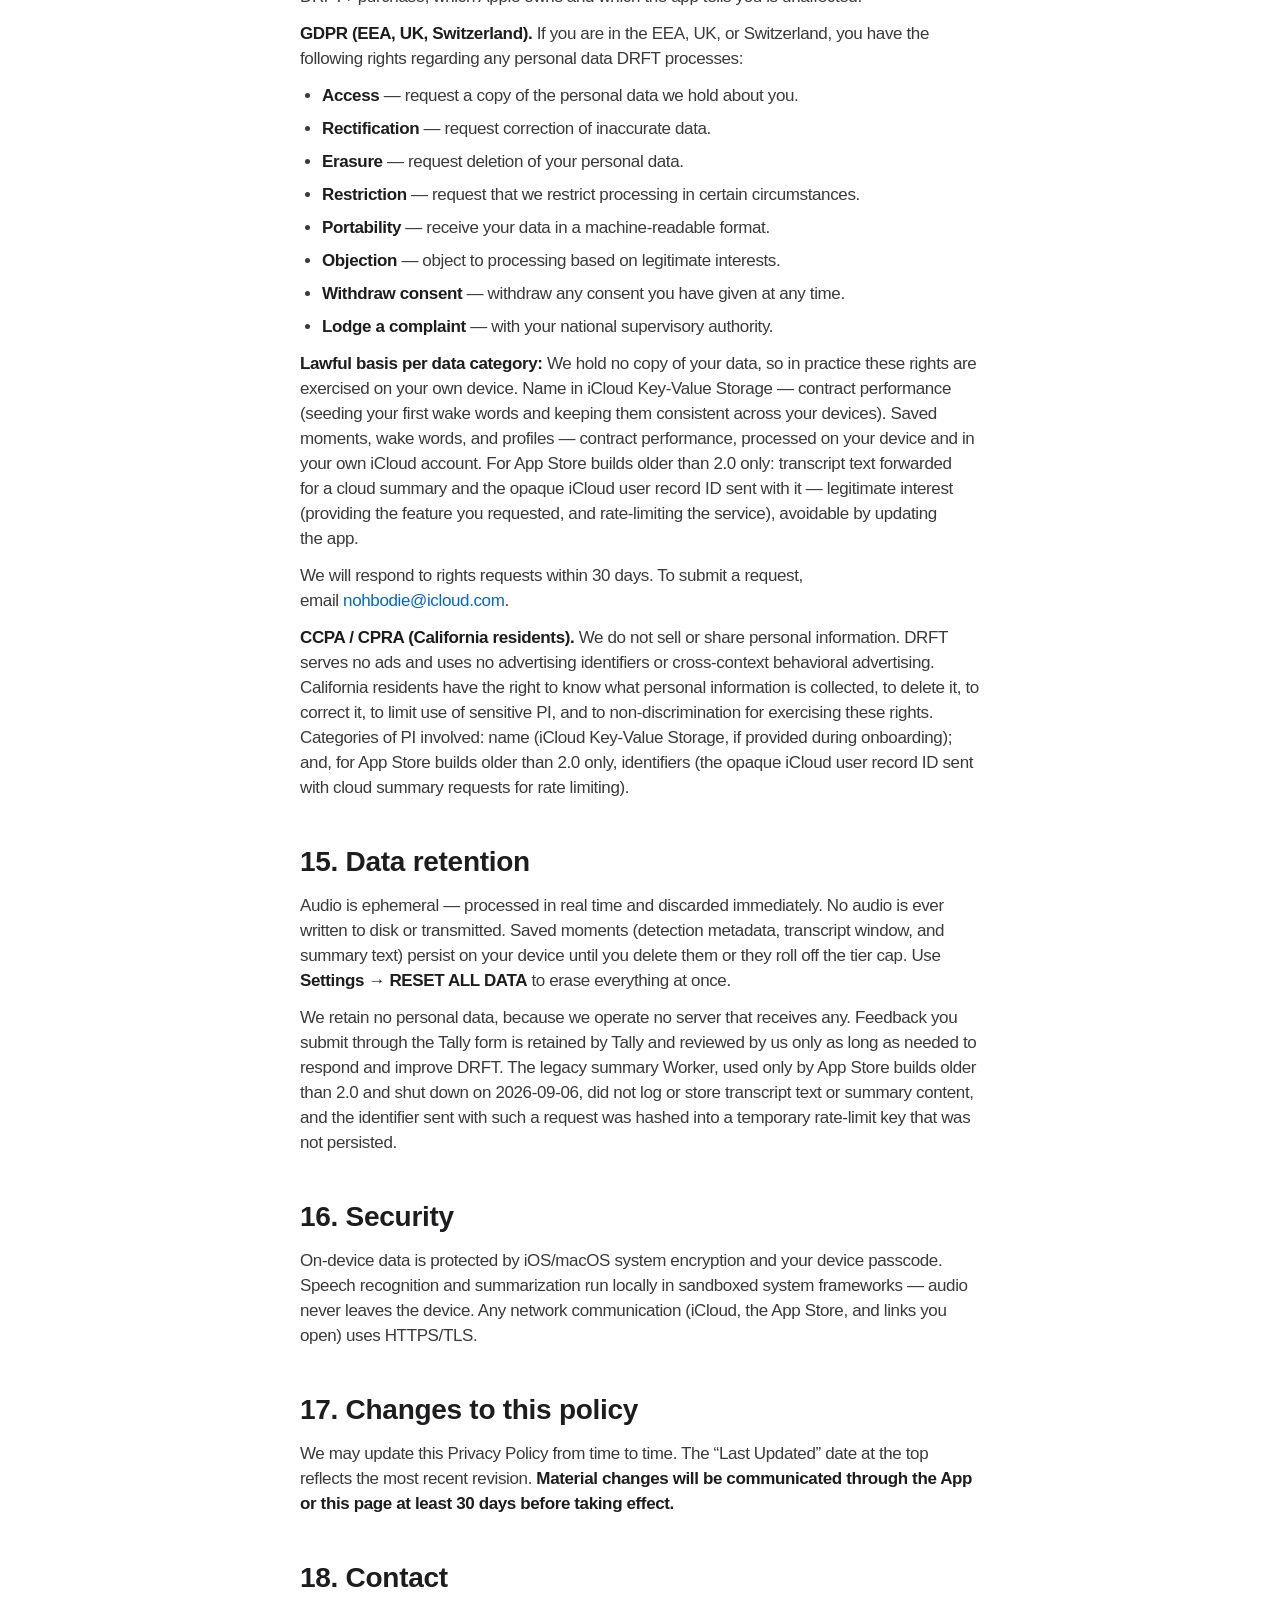
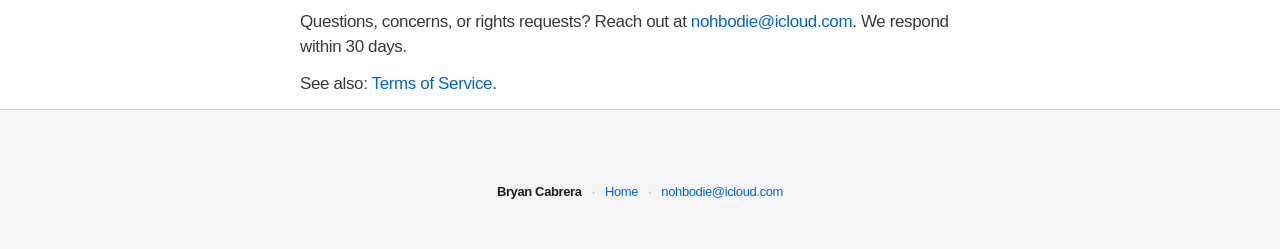
==== commit fd5384d4: "docs(drft): the legacy summary proxy was shut down on 2026-09-06 Privacy and Support no longer say t" ====
--- a/drft/privacy/index.html
+++ b/drft/privacy/index.html
@@ -120,7 +120,7 @@
               </li>
             </ul>
             <p>
-              <strong>Legacy App Store builds (before 2.0).</strong> Older DRFT builds generated summaries through a Cloudflare Workers proxy that forwarded transcript text to OpenAI. That path was removed from the app in 2.0. The Worker stays deployed only so copies of those older builds still installed on devices keep working. If you are on such a build, a summary request sends a &le;256-word transcript window, the wake word that fired, the app version, a platform tag (<code>ios</code> or <code>macos</code>), and your opaque iCloud user record ID (hashed into a temporary rate-limit key, never stored) over HTTPS to that proxy, which forwards the text to OpenAI and retains nothing. Raw audio was never sent on that path either. <strong>Updating to the current version stops this entirely.</strong>
+              <strong>Legacy App Store builds (before 2.0).</strong> Older DRFT builds generated summaries through a Cloudflare Workers proxy that forwarded transcript text to OpenAI. That path was removed from the app in 2.0, and <strong>the proxy was shut down on 2026-09-06</strong>: it no longer exists, so no DRFT build of any version can send transcript text anywhere. Copies of those older builds still installed on a device no longer receive summaries; updating to the current version restores them on-device. While that proxy ran, a summary request sent a &le;256-word transcript window, the wake word that fired, the app version, a platform tag, and an opaque iCloud user record ID hashed into a temporary rate-limit key; nothing was stored, and raw audio was never sent.
             </p>
           </section>
           <section id="section-6">
@@ -240,7 +240,7 @@
                 <strong>Tally</strong> &mdash; Web feedback form (tally.so) opened from Settings &rarr; Feedback. Submissions governed by Tally's privacy policy.
               </li>
               <li>
-                <strong>Cloudflare Workers and OpenAI (legacy only)</strong> &mdash; Used by the retired cloud summary path in App Store builds older than 2.0, as described in <a href="#section-5">section 5</a>. The current app does not contact either. Transcript text sent by those older builds is governed by <a href="https://openai.com/policies/api-data-usage-policies/" target="_blank" rel="noopener noreferrer">OpenAI's API data usage policies</a>; OpenAI states that API inputs and outputs are not used to train its models by default.
+                <strong>Cloudflare Workers and OpenAI (retired)</strong> &mdash; Used by the cloud summary path in App Store builds older than 2.0, as described in <a href="#section-5">section 5</a>, until that proxy was shut down on 2026-09-06. No DRFT build contacts either today. Transcript text sent by those older builds while it ran was governed by <a href="https://openai.com/policies/api-data-usage-policies/" target="_blank" rel="noopener noreferrer">OpenAI's API data usage policies</a>; OpenAI states that API inputs and outputs are not used to train its models by default.
               </li>
             </ul>
             <p>
@@ -296,7 +296,7 @@
               Audio is ephemeral &mdash; processed in real time and discarded immediately. No audio is ever written to disk or transmitted. Saved moments (detection metadata, transcript window, and summary text) persist on your device until you delete them or they roll off the tier cap. Use <strong>Settings &rarr; RESET ALL DATA</strong> to erase everything at once.
             </p>
             <p>
-              We retain no personal data, because we operate no server that receives any. Feedback you submit through the Tally form is retained by Tally and reviewed by us only as long as needed to respond and improve DRFT. The legacy summary Worker, used only by App Store builds older than 2.0, does not log or store transcript text or summary content, and the identifier sent with such a request is hashed into a temporary rate-limit key that is not persisted.
+              We retain no personal data, because we operate no server that receives any. Feedback you submit through the Tally form is retained by Tally and reviewed by us only as long as needed to respond and improve DRFT. The legacy summary Worker, used only by App Store builds older than 2.0 and shut down on 2026-09-06, did not log or store transcript text or summary content, and the identifier sent with such a request was hashed into a temporary rate-limit key that was not persisted.
             </p>
           </section>
           <section>
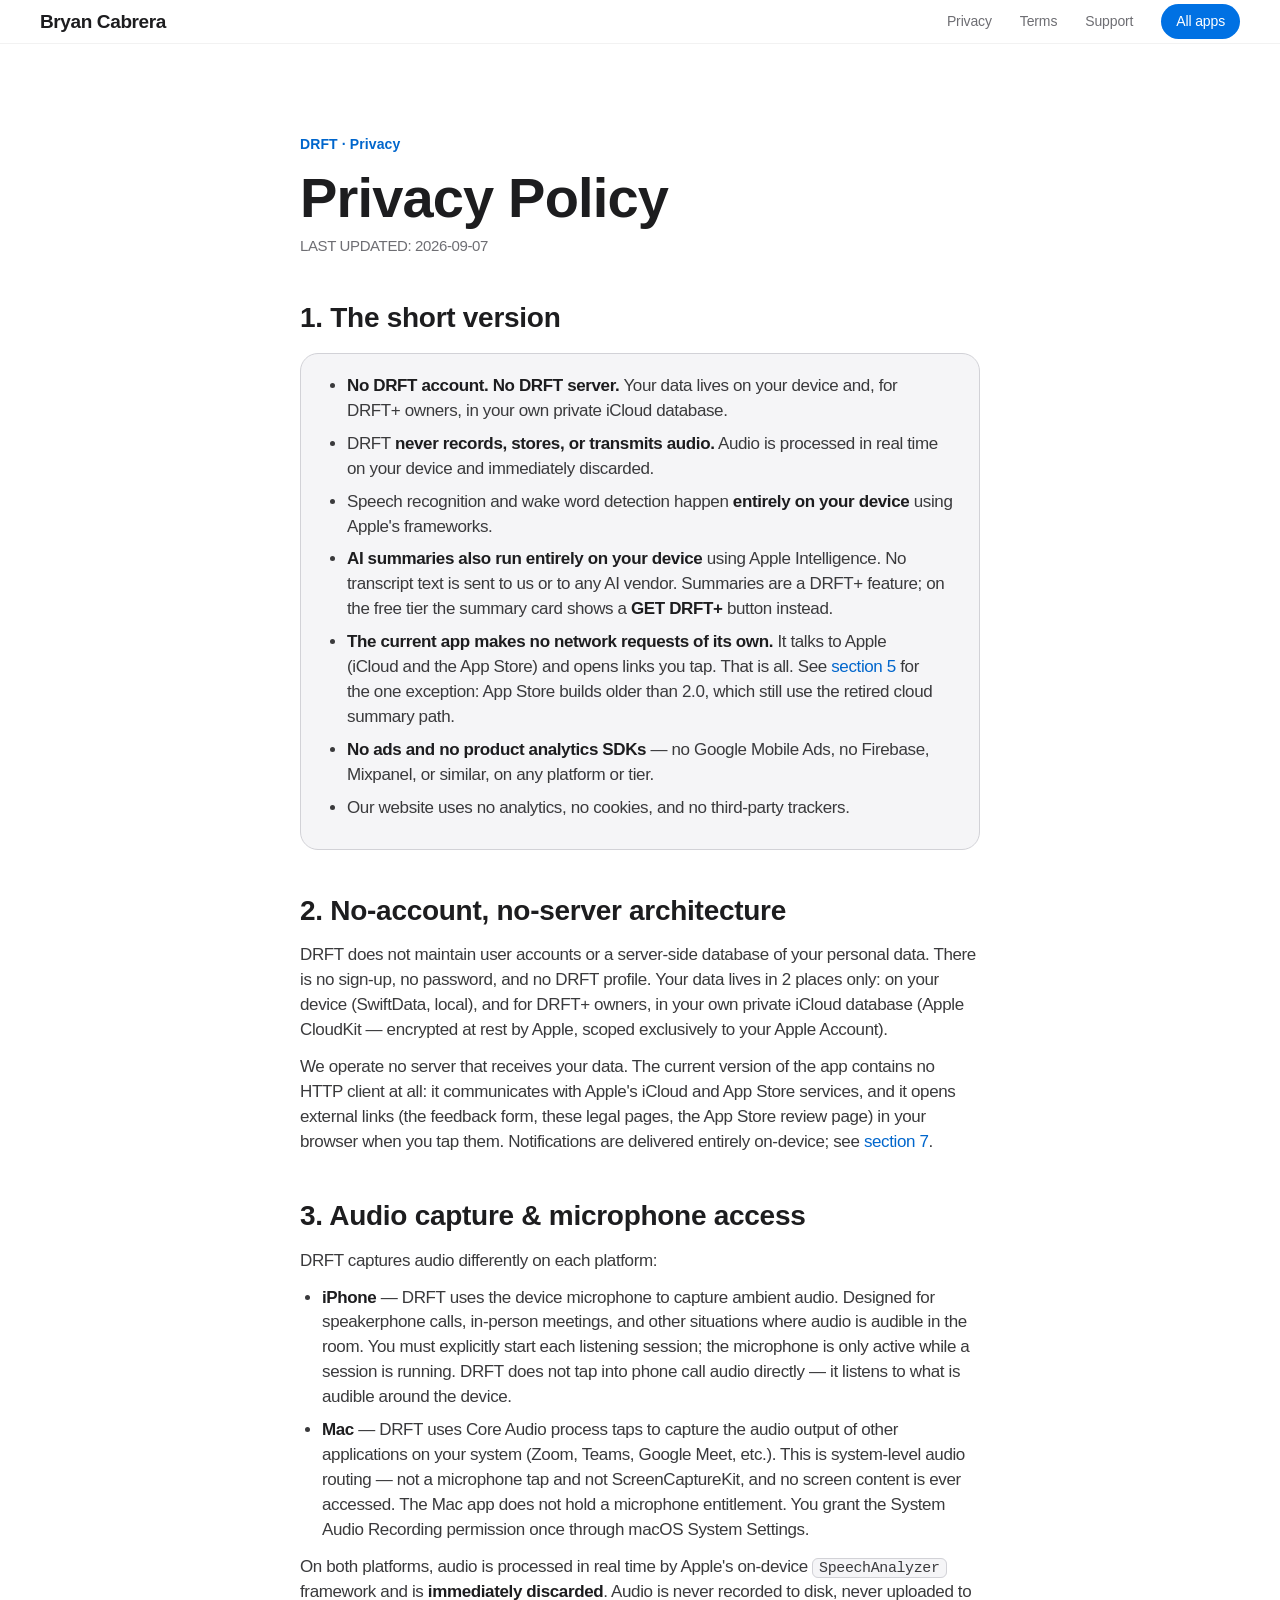
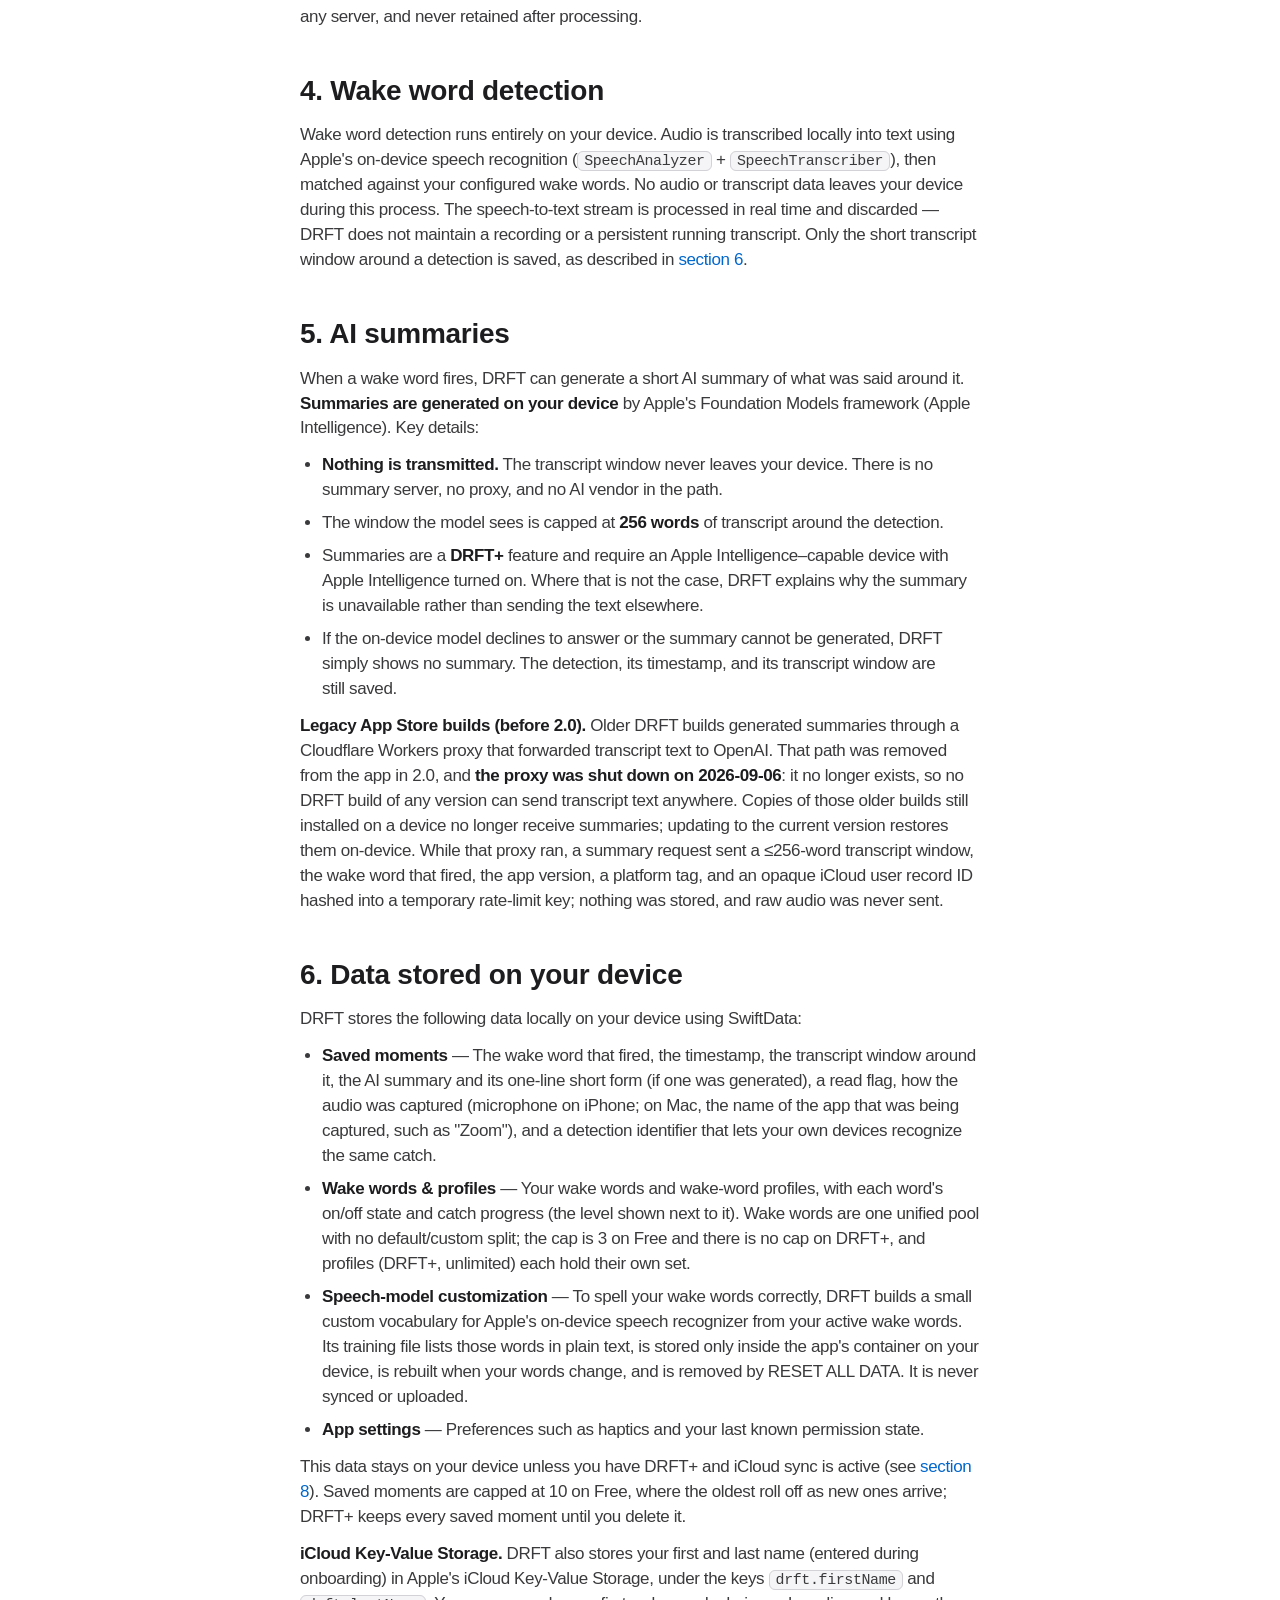
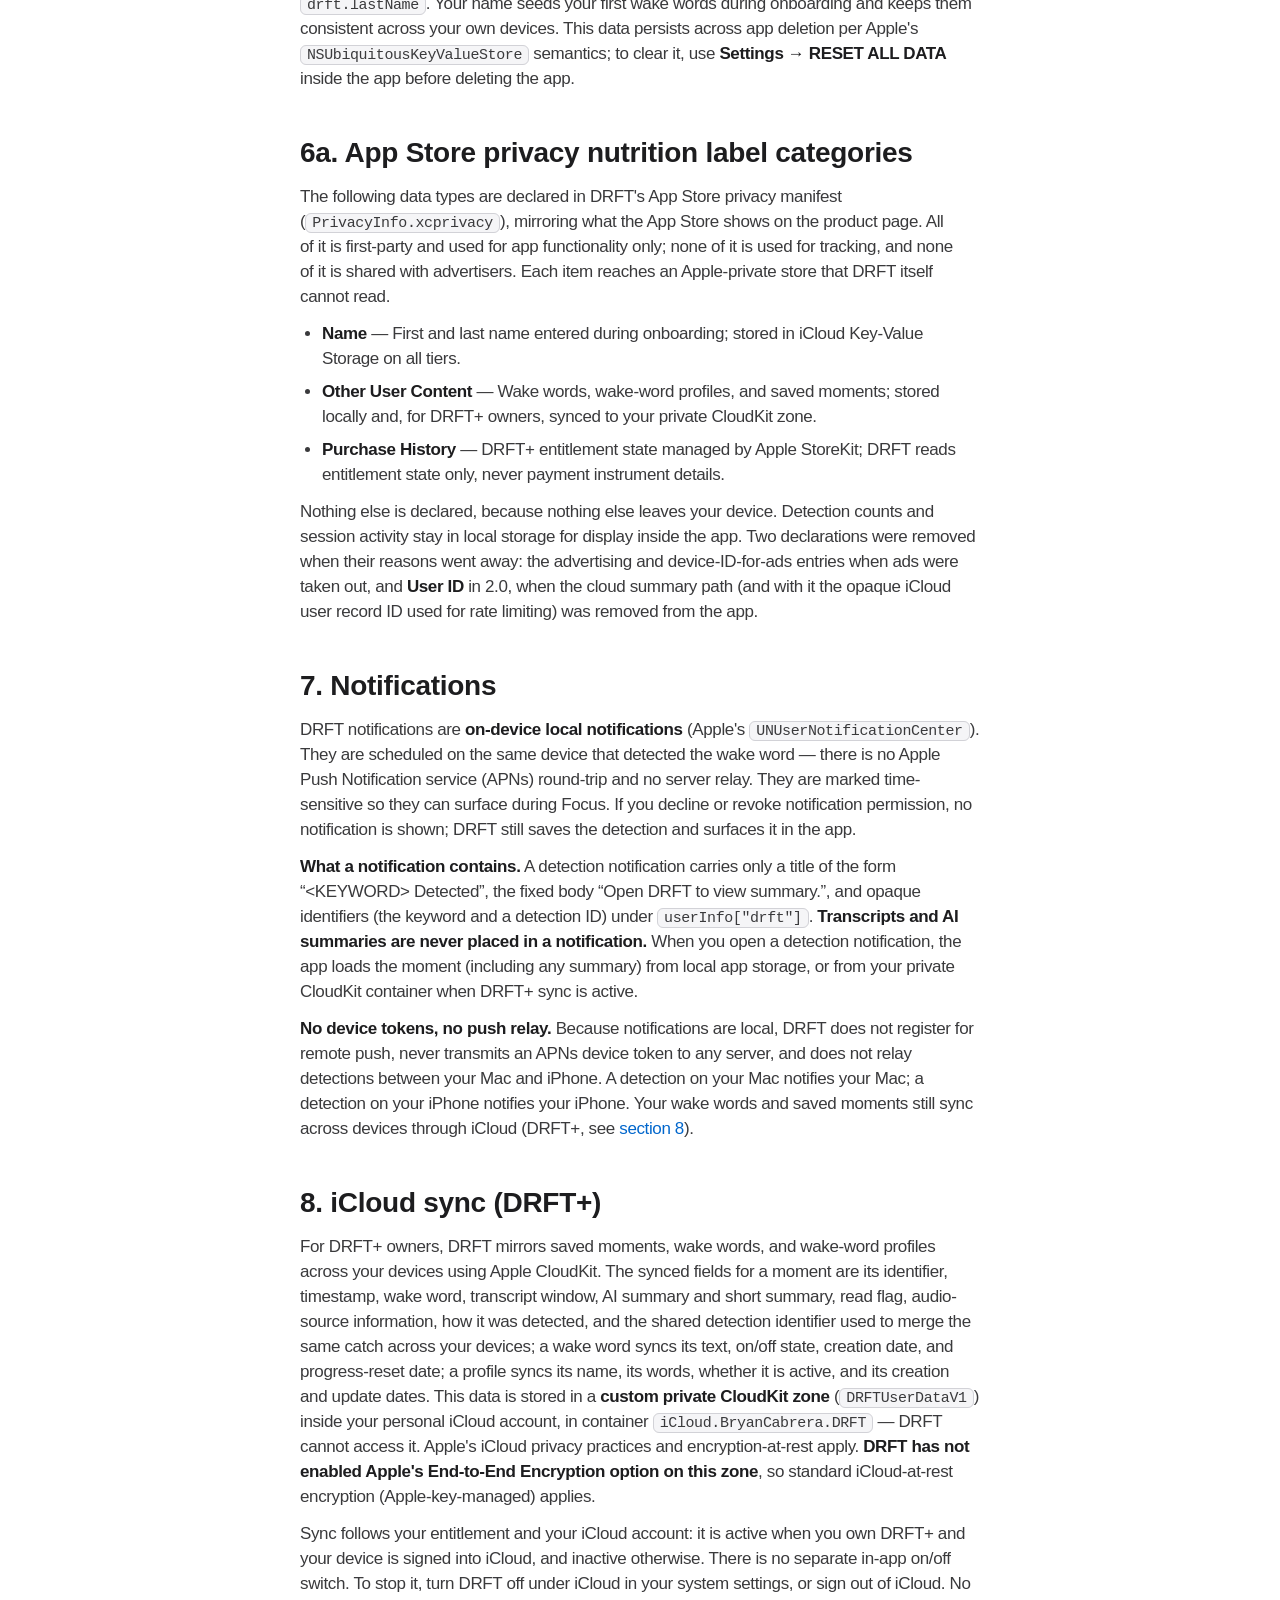
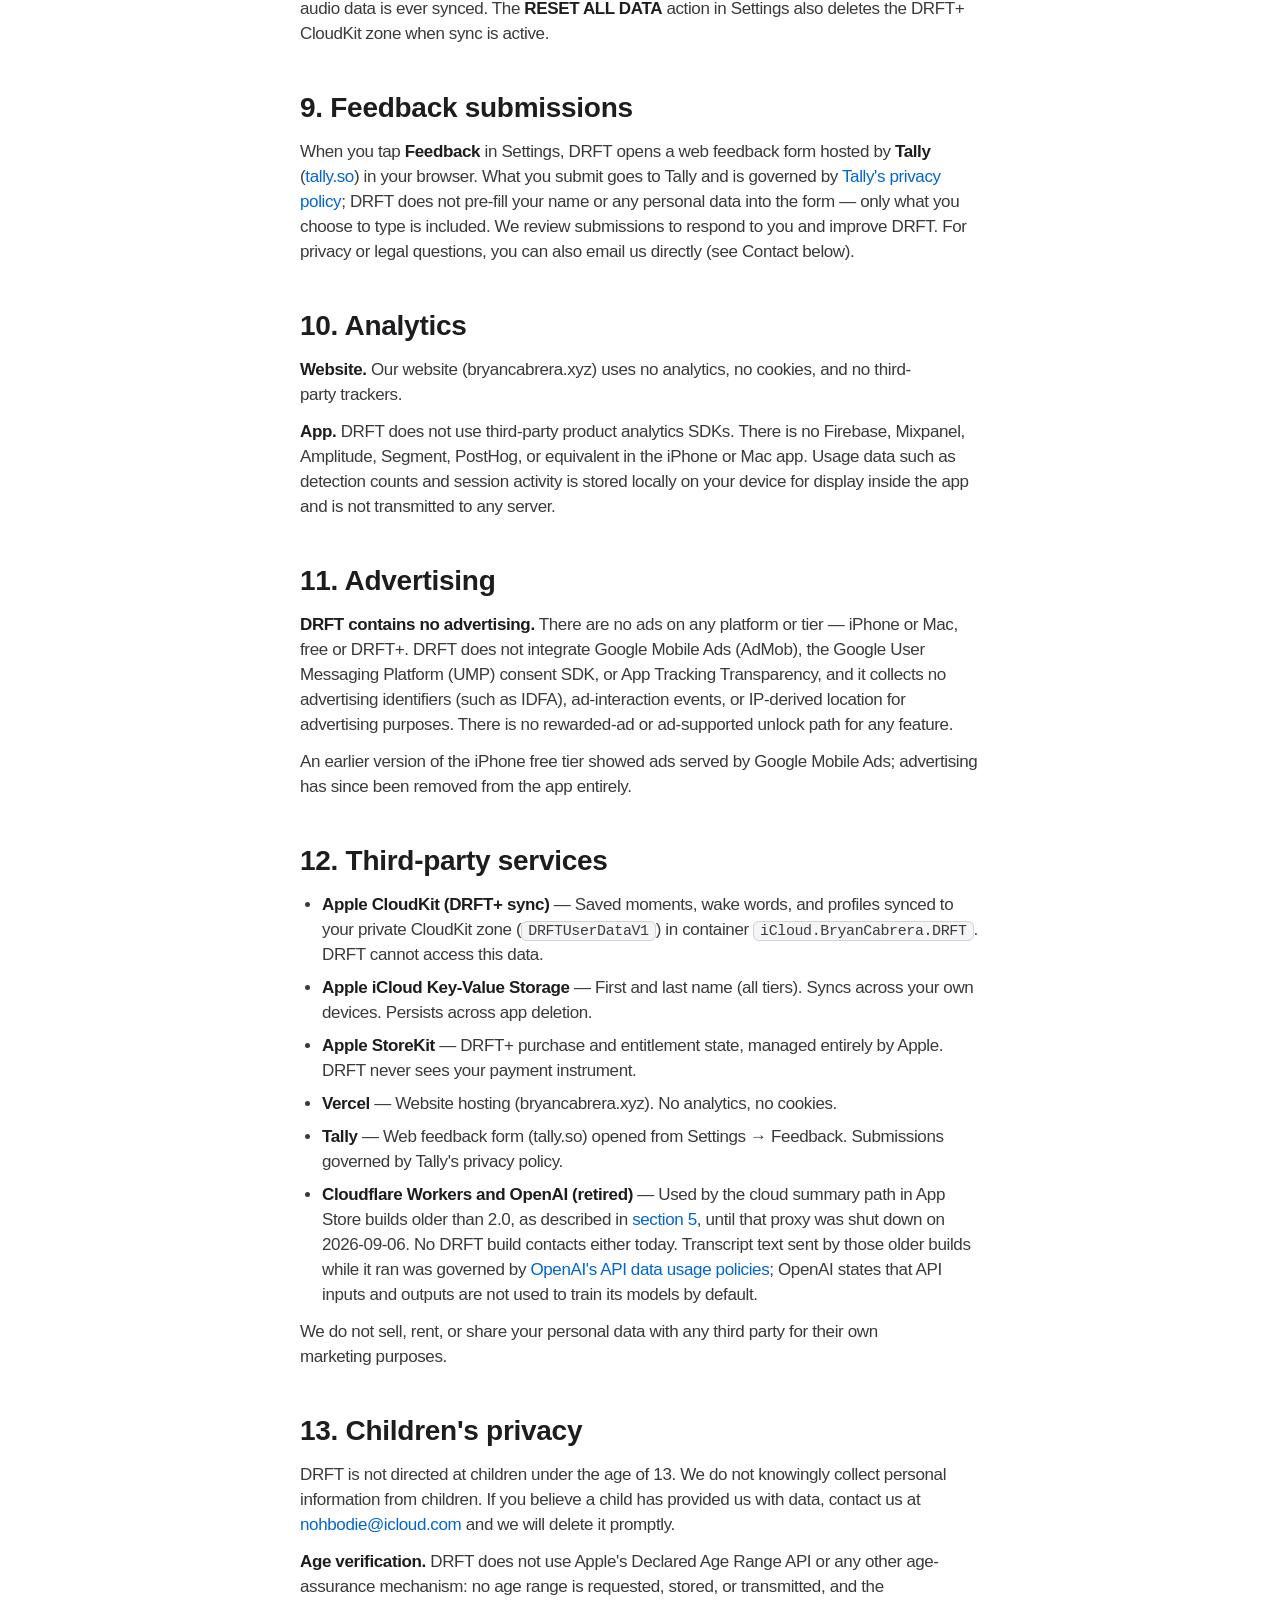
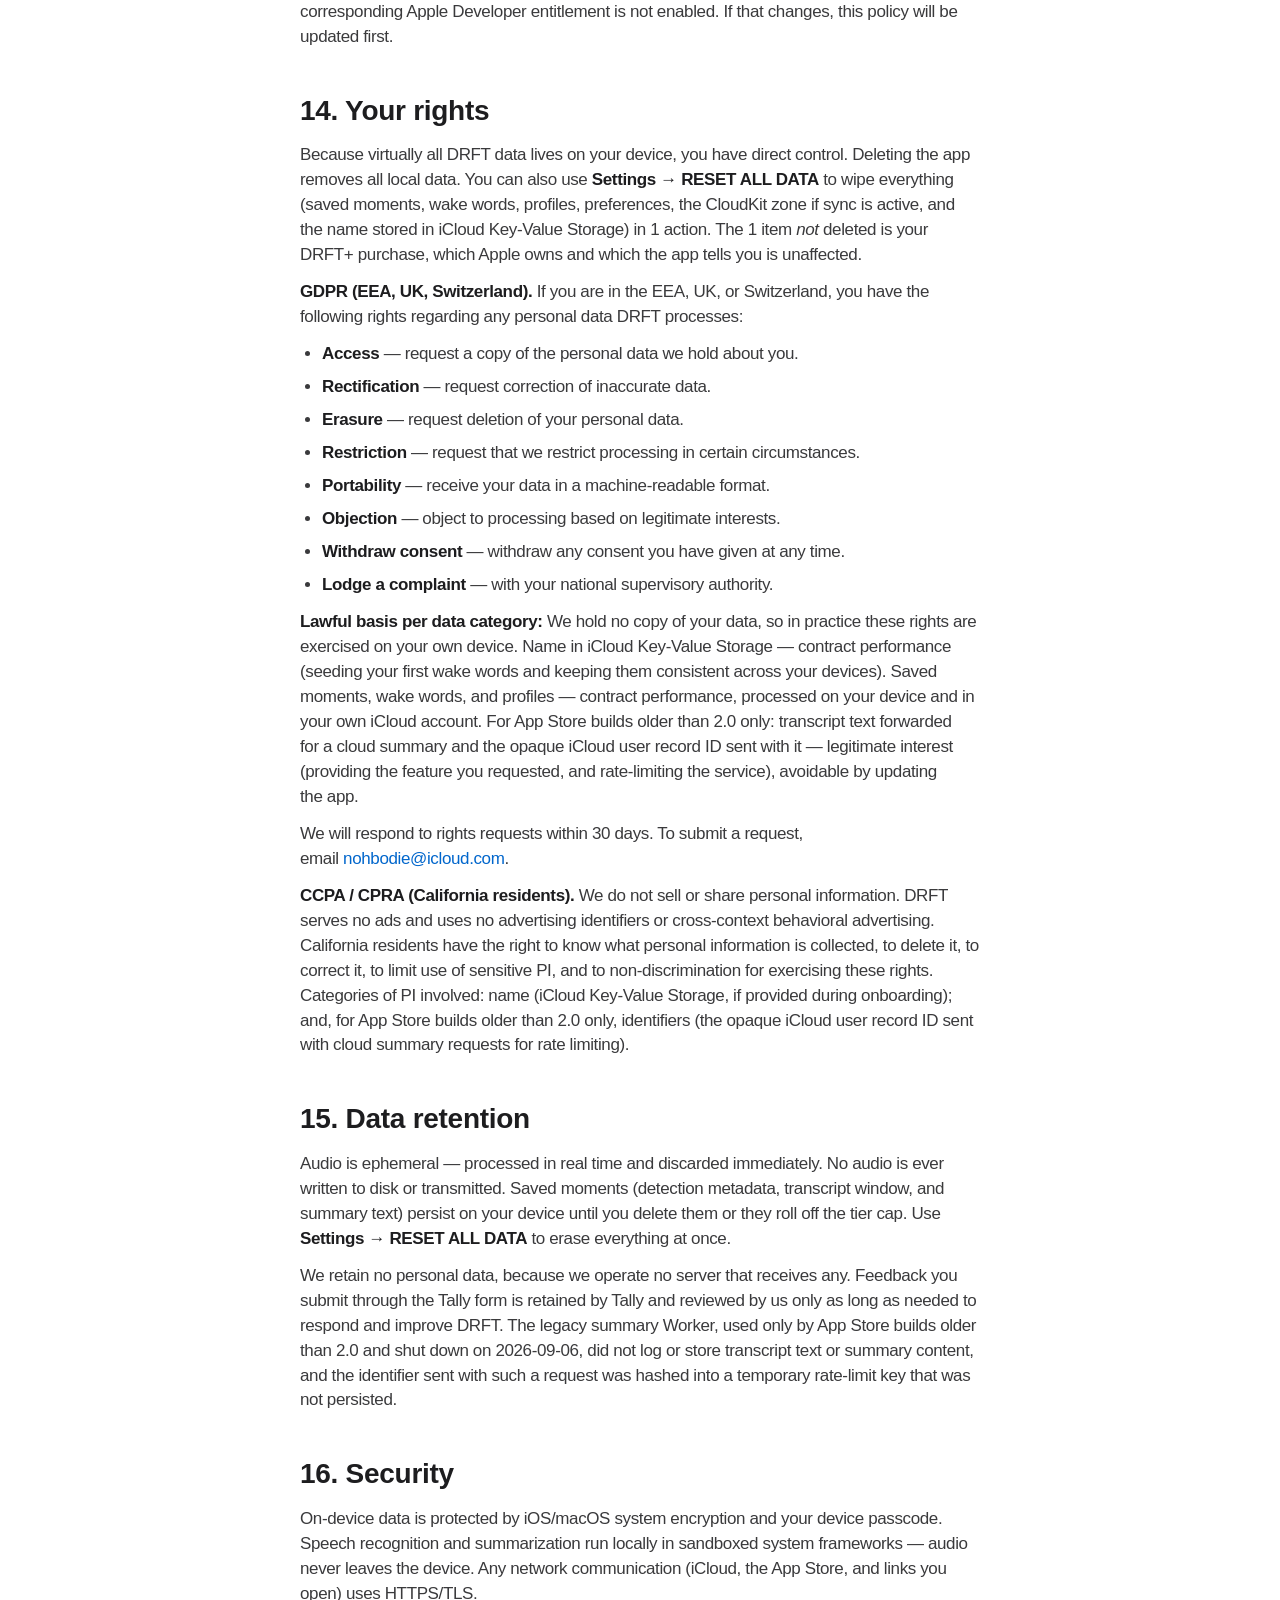
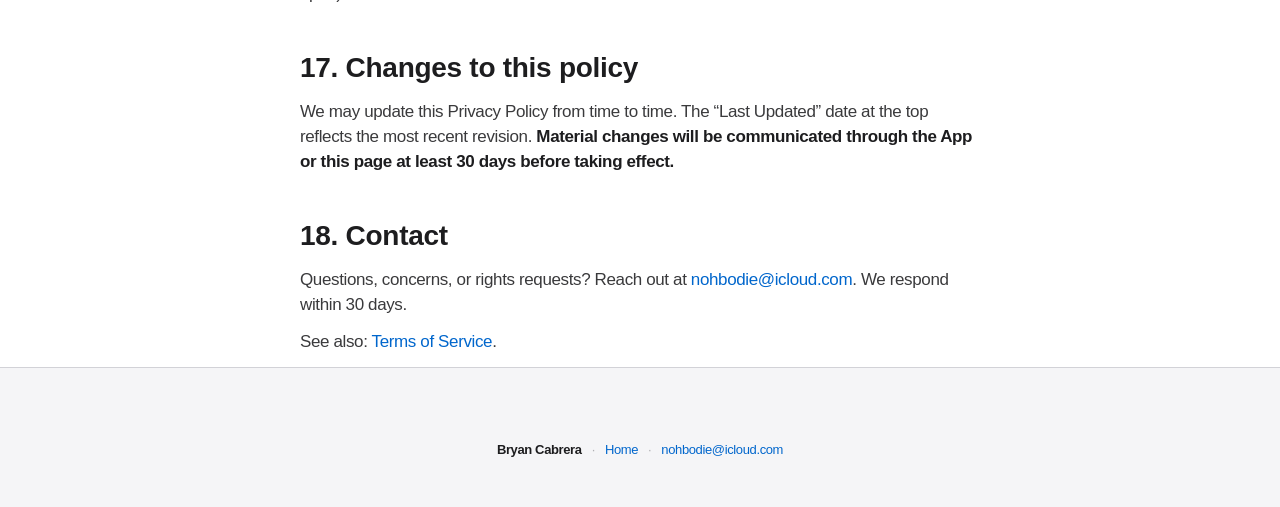
==== commit 16c4d161: "docs(drft): sync the legal and support pages with the 2.0 codebase Privacy lists every synced field," ====
--- a/drft/privacy/index.html
+++ b/drft/privacy/index.html
@@ -27,7 +27,7 @@
       <article class="legal">
         <span class="eyebrow">DRFT · Privacy</span>
         <h1>Privacy Policy</h1>
-        <p class="updated">LAST UPDATED: 2026-09-06</p>
+        <p class="updated">LAST UPDATED: 2026-09-07</p>
         <div class="legalBody">
 
           <section>
@@ -132,10 +132,13 @@
             </p>
             <ul>
               <li>
-                <strong>Saved moments</strong> &mdash; The wake word that fired, the timestamp, the transcript window around it, the AI summary (if one was generated), a read flag, and how the audio was captured (microphone on iPhone; on Mac, the name of the app that was being captured, such as "Zoom").
-              </li>
-              <li>
-                <strong>Wake words &amp; profiles</strong> &mdash; Your wake words and wake-word profiles. Wake words are one unified pool with no default/custom split; the cap is 3 on Free and there is no cap on DRFT+, and profiles (DRFT+, unlimited) each hold their own set.
+                <strong>Saved moments</strong> &mdash; The wake word that fired, the timestamp, the transcript window around it, the AI summary and its one-line short form (if one was generated), a read flag, how the audio was captured (microphone on iPhone; on Mac, the name of the app that was being captured, such as "Zoom"), and a detection identifier that lets your own devices recognize the same catch.
+              </li>
+              <li>
+                <strong>Wake words &amp; profiles</strong> &mdash; Your wake words and wake-word profiles, with each word's on/off state and catch progress (the level shown next to it). Wake words are one unified pool with no default/custom split; the cap is 3 on Free and there is no cap on DRFT+, and profiles (DRFT+, unlimited) each hold their own set.
+              </li>
+              <li>
+                <strong>Speech-model customization</strong> &mdash; To spell your wake words correctly, DRFT builds a small custom vocabulary for Apple's on-device speech recognizer from your active wake words. Its training file lists those words in plain text, is stored only inside the app's container on your device, is rebuilt when your words change, and is removed by RESET ALL DATA. It is never synced or uploaded.
               </li>
               <li>
                 <strong>App settings</strong> &mdash; Preferences such as haptics and your last known permission state.
@@ -183,7 +186,7 @@
               8. iCloud sync (DRFT+)
             </h2>
             <p>
-              For DRFT+ owners, DRFT mirrors saved moments, wake words, and wake-word profiles across your devices using Apple CloudKit. The synced fields for a moment are its identifier, timestamp, wake word, transcript window, AI summary, read flag, and audio-source information. This data is stored in a <strong>custom private CloudKit zone</strong> (<code>DRFTUserDataV1</code>) inside your personal iCloud account, in container <code>iCloud.BryanCabrera.DRFT</code> &mdash; DRFT cannot access it. Apple's iCloud privacy practices and encryption-at-rest apply. <strong>DRFT has not enabled Apple's End-to-End Encryption option on this zone</strong>, so standard iCloud-at-rest encryption (Apple-key-managed) applies.
+              For DRFT+ owners, DRFT mirrors saved moments, wake words, and wake-word profiles across your devices using Apple CloudKit. The synced fields for a moment are its identifier, timestamp, wake word, transcript window, AI summary and short summary, read flag, audio-source information, how it was detected, and the shared detection identifier used to merge the same catch across your devices; a wake word syncs its text, on/off state, creation date, and progress-reset date; a profile syncs its name, its words, whether it is active, and its creation and update dates. This data is stored in a <strong>custom private CloudKit zone</strong> (<code>DRFTUserDataV1</code>) inside your personal iCloud account, in container <code>iCloud.BryanCabrera.DRFT</code> &mdash; DRFT cannot access it. Apple's iCloud privacy practices and encryption-at-rest apply. <strong>DRFT has not enabled Apple's End-to-End Encryption option on this zone</strong>, so standard iCloud-at-rest encryption (Apple-key-managed) applies.
             </p>
             <p>
               Sync follows your entitlement and your iCloud account: it is active when you own DRFT+ and your device is signed into iCloud, and inactive otherwise. There is no separate in-app on/off switch. To stop it, turn DRFT off under iCloud in your system settings, or sign out of iCloud. No audio data is ever synced. The <strong>RESET ALL DATA</strong> action in Settings also deletes the DRFT+ CloudKit zone when sync is active.
@@ -255,7 +258,7 @@
               DRFT is not directed at children under the age of 13. We do not knowingly collect personal information from children. If you believe a child has provided us with data, contact us at <a href="mailto:nohbodie@icloud.com">nohbodie@icloud.com</a> and we will delete it promptly.
             </p>
             <p>
-              <strong>Age verification (watch item).</strong> DRFT does not currently use Apple's Declared Age Range API. Debug builds log only whether the framework is present on the device; no age range is requested, stored, or transmitted, and the corresponding Apple Developer entitlement has not been enabled. If that changes, this policy will be updated first.
+              <strong>Age verification.</strong> DRFT does not use Apple's Declared Age Range API or any other age-assurance mechanism: no age range is requested, stored, or transmitted, and the corresponding Apple Developer entitlement is not enabled. If that changes, this policy will be updated first.
             </p>
           </section>
           <section>
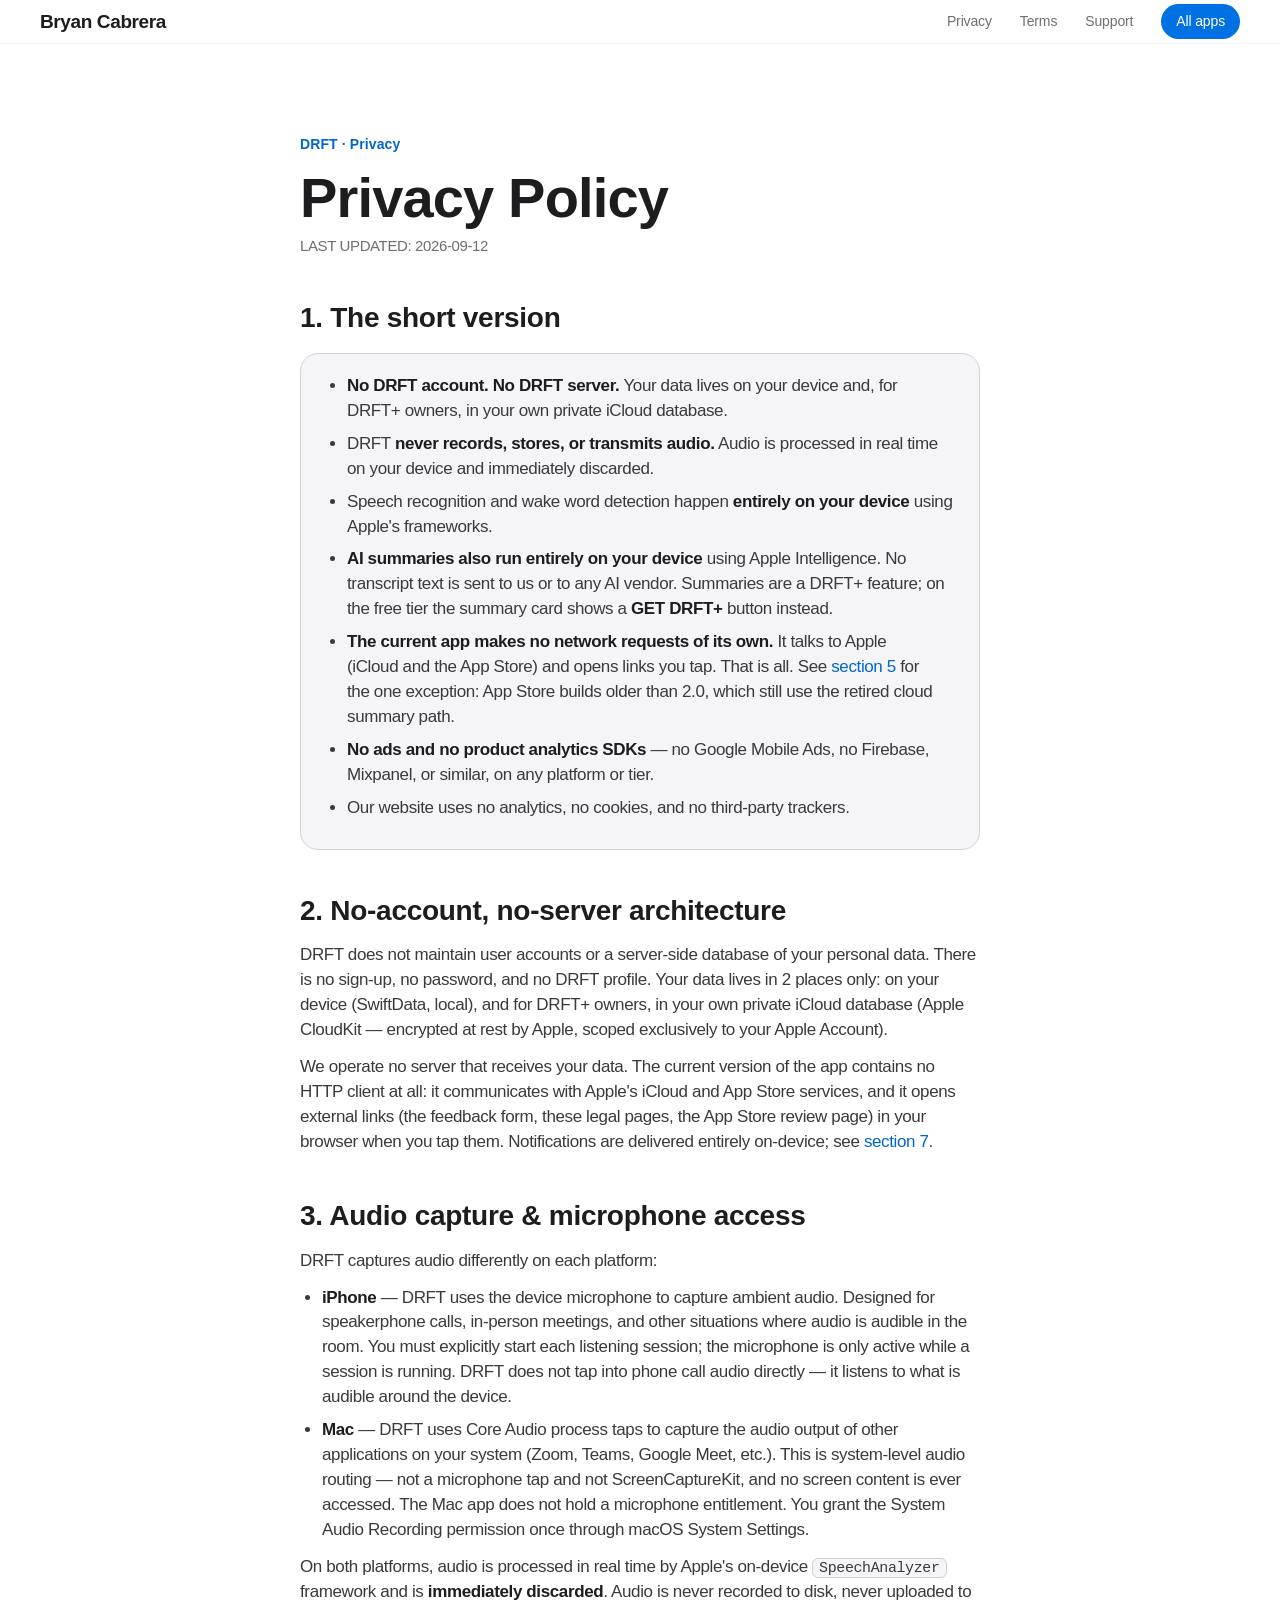
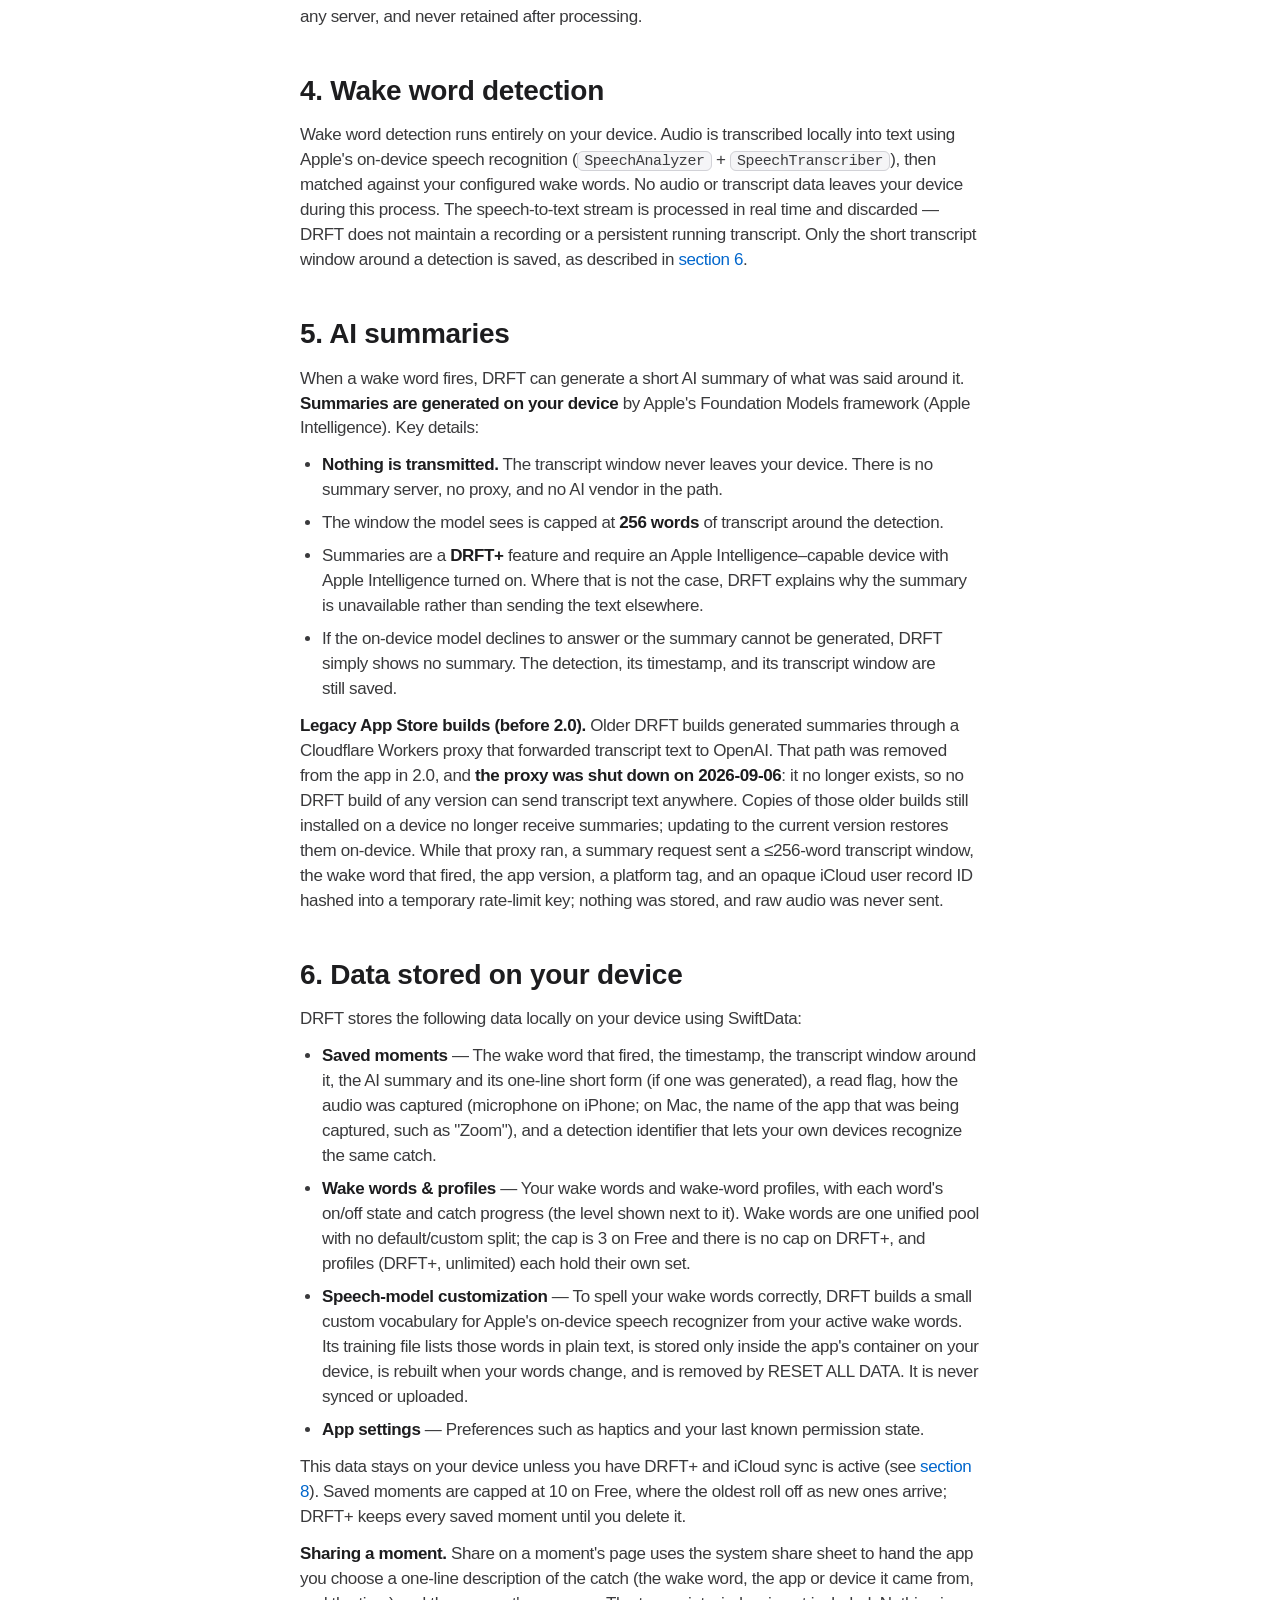
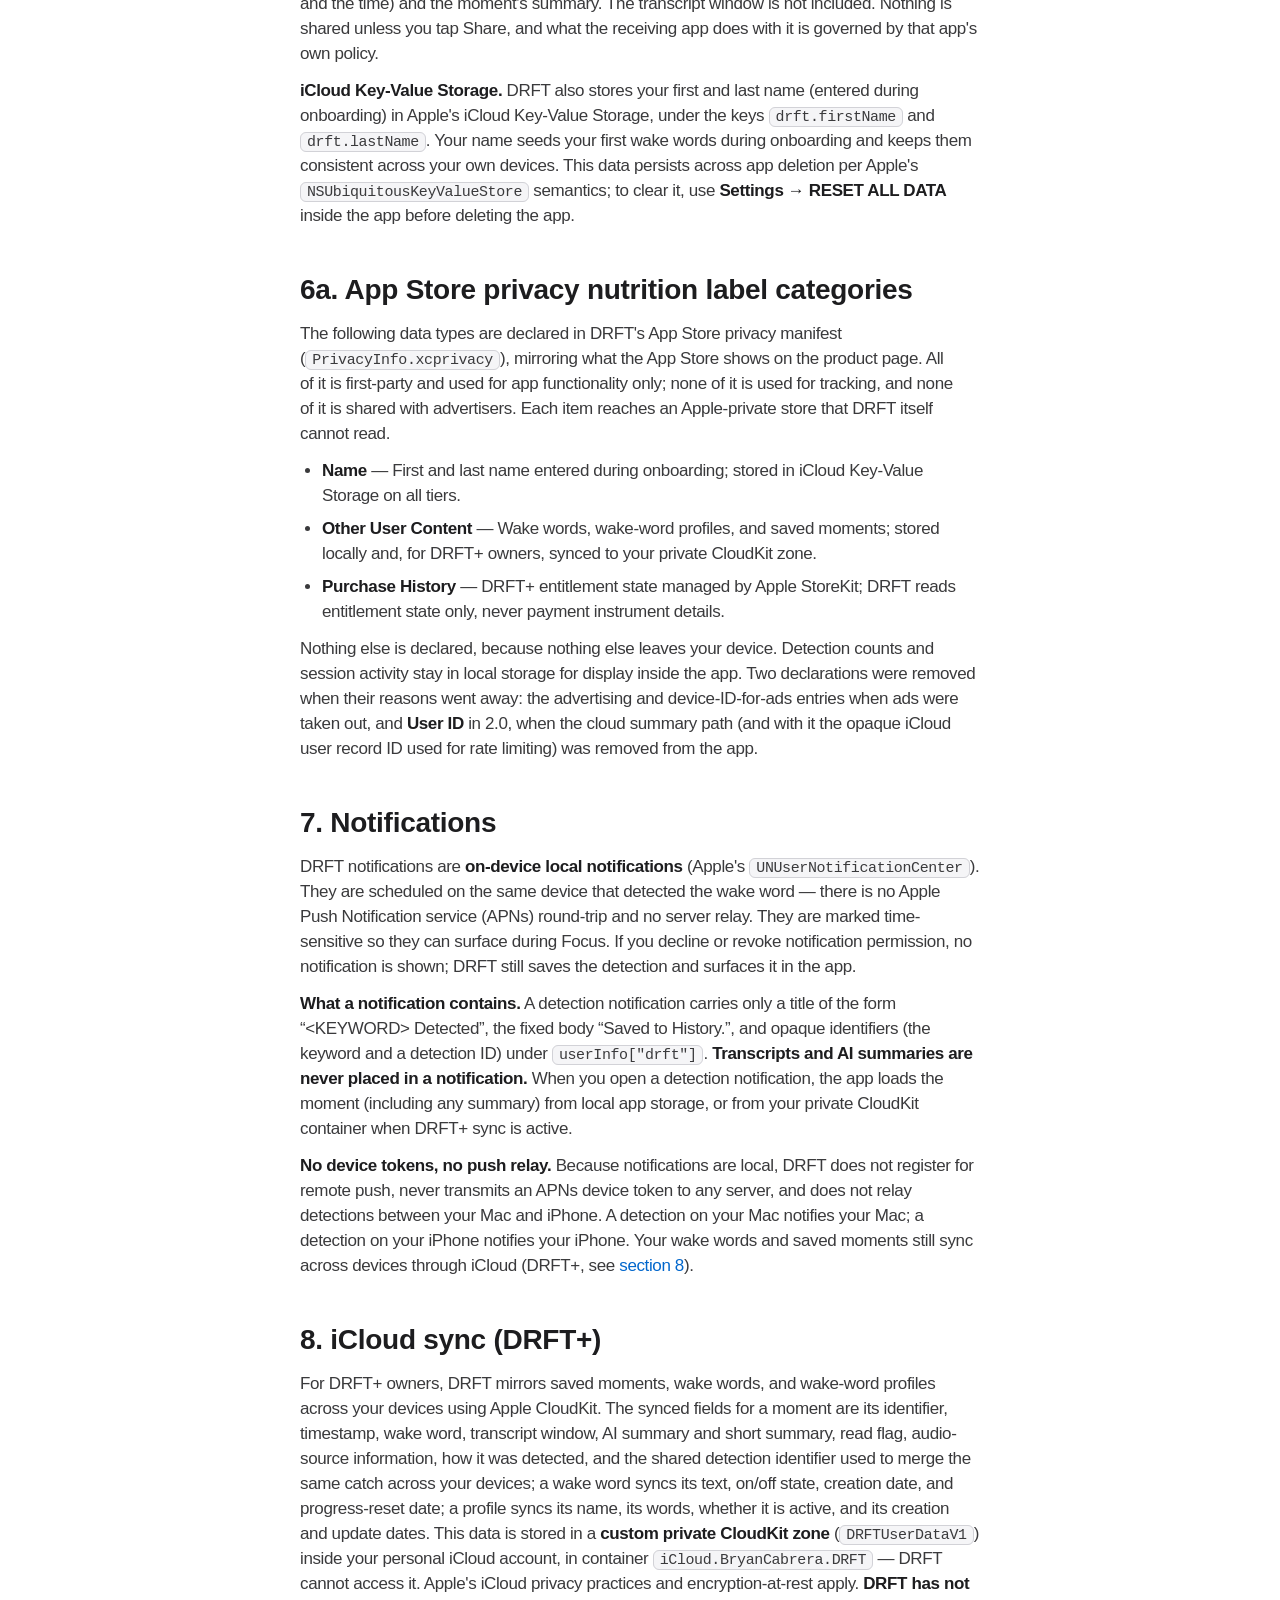
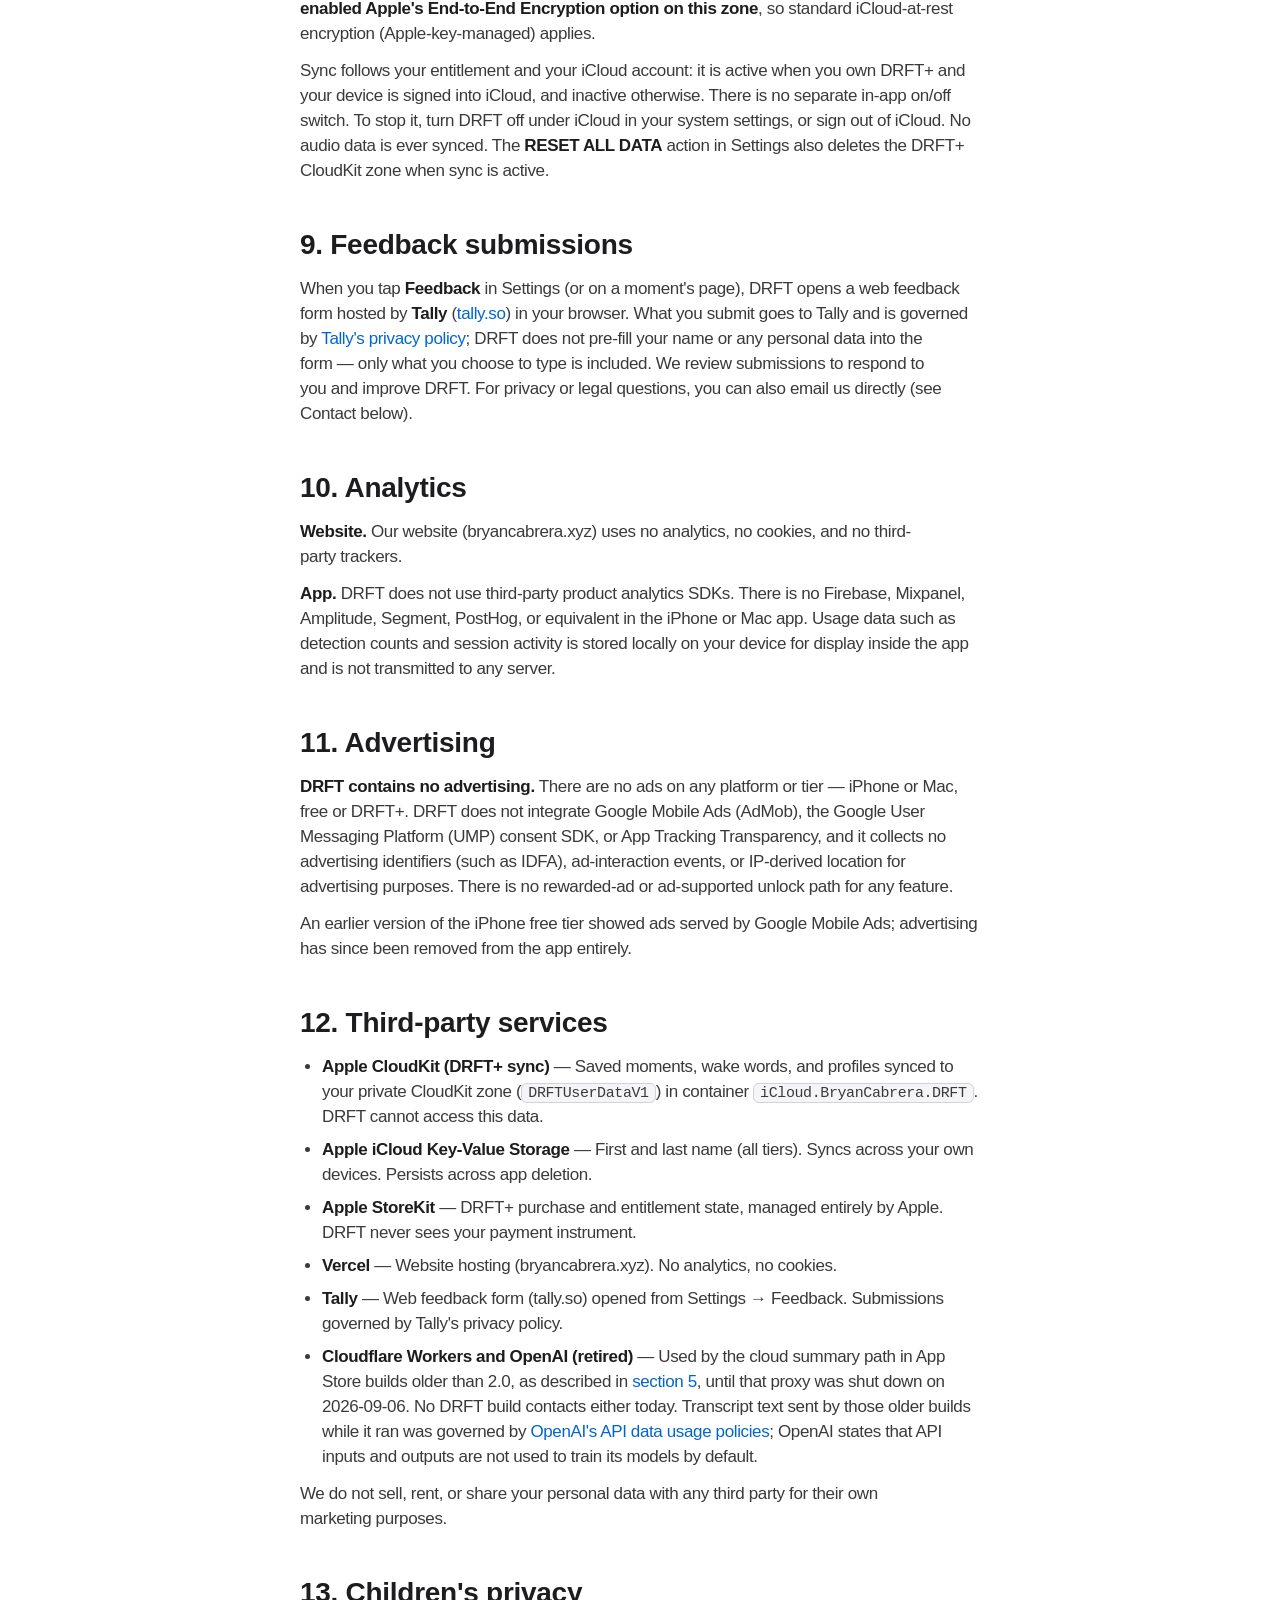
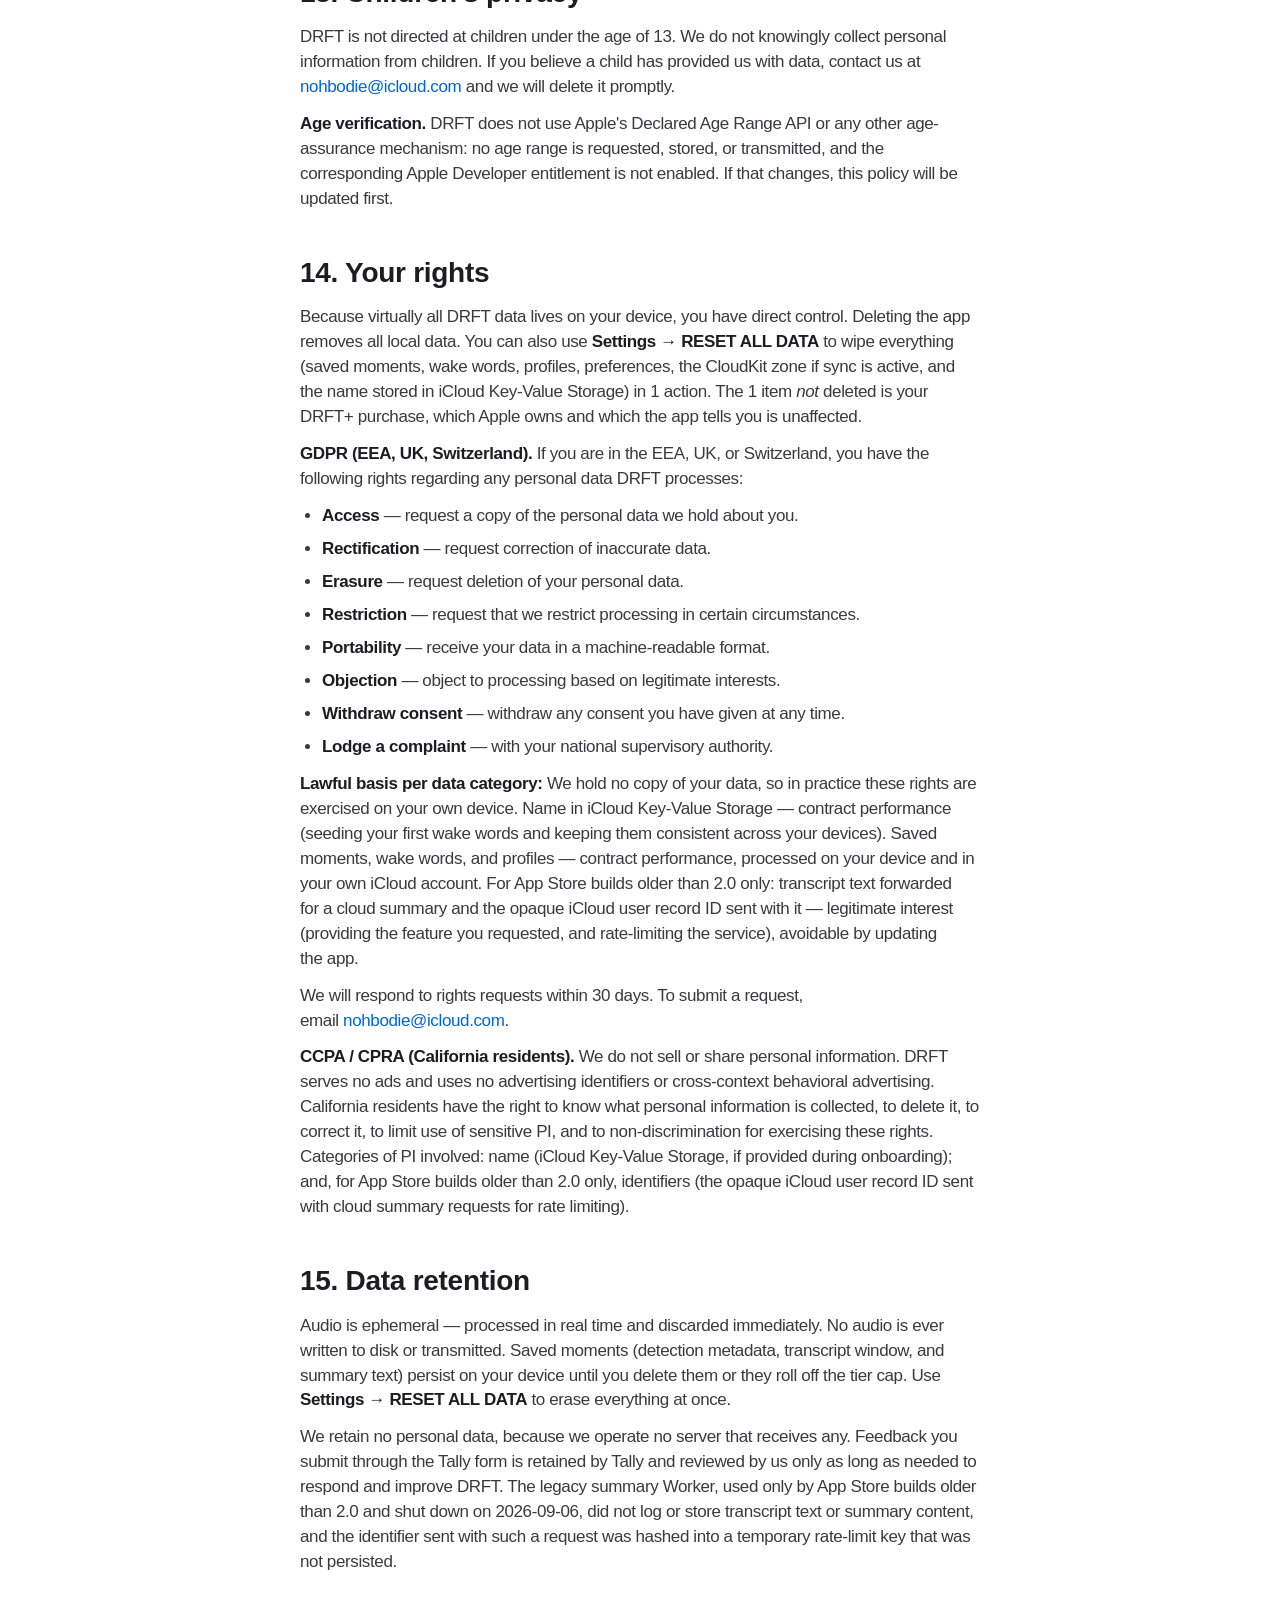
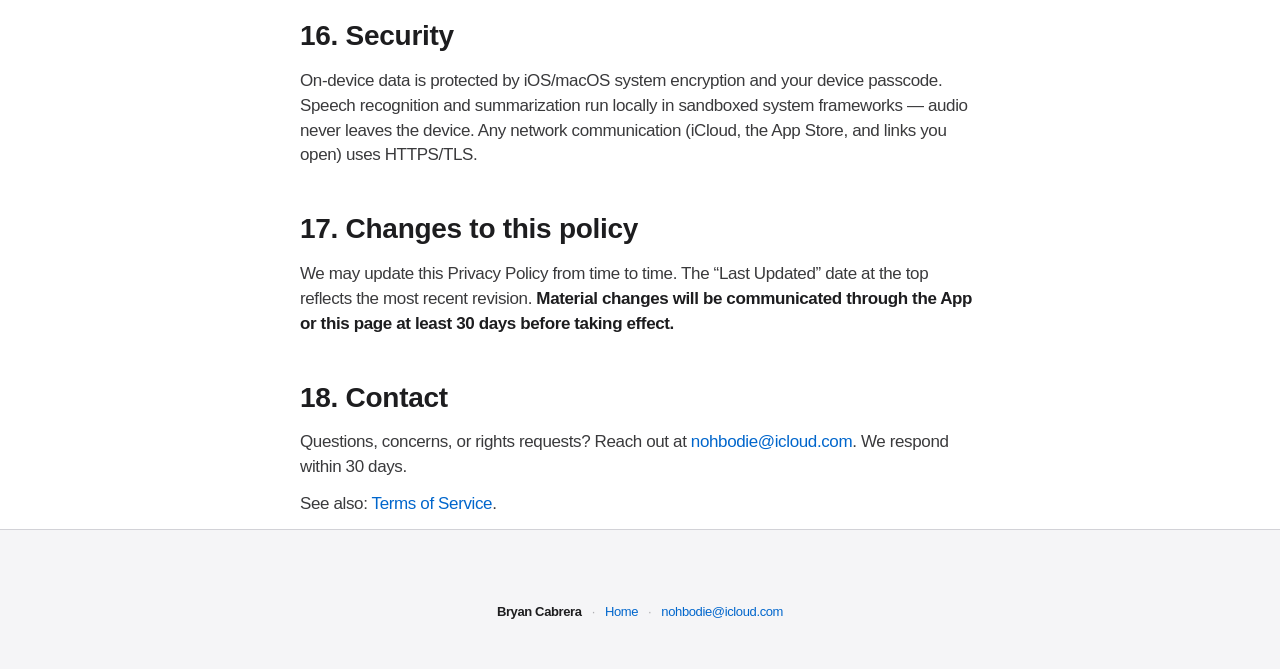
==== commit b1e287b6: "docs(drft): sync the privacy and support pages with 2.0.1 Privacy: the notification body is "Saved t" ====
--- a/drft/privacy/index.html
+++ b/drft/privacy/index.html
@@ -27,7 +27,7 @@
       <article class="legal">
         <span class="eyebrow">DRFT · Privacy</span>
         <h1>Privacy Policy</h1>
-        <p class="updated">LAST UPDATED: 2026-09-07</p>
+        <p class="updated">LAST UPDATED: 2026-09-12</p>
         <div class="legalBody">
 
           <section>
@@ -146,6 +146,9 @@
             </ul>
             <p>
               This data stays on your device unless you have DRFT+ and iCloud sync is active (see <a href="#section-8">section 8</a>). Saved moments are capped at 10 on Free, where the oldest roll off as new ones arrive; DRFT+ keeps every saved moment until you delete it.
+            </p>
+            <p>
+              <strong>Sharing a moment.</strong> Share on a moment's page uses the system share sheet to hand the app you choose a one-line description of the catch (the wake word, the app or device it came from, and the time) and the moment's summary. The transcript window is not included. Nothing is shared unless you tap Share, and what the receiving app does with it is governed by that app's own policy.
             </p>
             <p>
               <strong>iCloud Key-Value Storage.</strong> DRFT also stores your first and last name (entered during onboarding) in Apple's iCloud Key-Value Storage, under the keys <code>drft.firstName</code> and <code>drft.lastName</code>. Your name seeds your first wake words during onboarding and keeps them consistent across your own devices. This data persists across app deletion per Apple's <code>NSUbiquitousKeyValueStore</code> semantics; to clear it, use <strong>Settings &rarr; RESET ALL DATA</strong> inside the app before deleting the app.
@@ -175,7 +178,7 @@
               DRFT notifications are <strong>on-device local notifications</strong> (Apple's <code>UNUserNotificationCenter</code>). They are scheduled on the same device that detected the wake word &mdash; there is no Apple Push Notification service (APNs) round-trip and no server relay. They are marked time-sensitive so they can surface during Focus. If you decline or revoke notification permission, no notification is shown; DRFT still saves the detection and surfaces it in the app.
             </p>
             <p>
-              <strong>What a notification contains.</strong> A detection notification carries only a title of the form &ldquo;&lt;KEYWORD&gt; Detected&rdquo;, the fixed body &ldquo;Open DRFT to view summary.&rdquo;, and opaque identifiers (the keyword and a detection ID) under <code>userInfo["drft"]</code>. <strong>Transcripts and AI summaries are never placed in a notification.</strong> When you open a detection notification, the app loads the moment (including any summary) from local app storage, or from your private CloudKit container when DRFT+ sync is active.
+              <strong>What a notification contains.</strong> A detection notification carries only a title of the form &ldquo;&lt;KEYWORD&gt; Detected&rdquo;, the fixed body &ldquo;Saved to History.&rdquo;, and opaque identifiers (the keyword and a detection ID) under <code>userInfo["drft"]</code>. <strong>Transcripts and AI summaries are never placed in a notification.</strong> When you open a detection notification, the app loads the moment (including any summary) from local app storage, or from your private CloudKit container when DRFT+ sync is active.
             </p>
             <p>
               <strong>No device tokens, no push relay.</strong> Because notifications are local, DRFT does not register for remote push, never transmits an APNs device token to any server, and does not relay detections between your Mac and iPhone. A detection on your Mac notifies your Mac; a detection on your iPhone notifies your iPhone. Your wake words and saved moments still sync across devices through iCloud (DRFT+, see <a href="#section-8">section 8</a>).
@@ -197,7 +200,7 @@
               9. Feedback submissions
             </h2>
             <p>
-              When you tap <strong>Feedback</strong> in Settings, DRFT opens a web feedback form hosted by <strong>Tally</strong> (<a href="https://tally.so" target="_blank" rel="noopener">tally.so</a>) in your browser. What you submit goes to Tally and is governed by <a href="https://tally.so/help/privacy-policy" target="_blank" rel="noopener">Tally's privacy policy</a>; DRFT does not pre-fill your name or any personal data into the form &mdash; only what you choose to type is included. We review submissions to respond to you and improve DRFT. For privacy or legal questions, you can also email us directly (see Contact below).
+              When you tap <strong>Feedback</strong> in Settings (or on a moment's page), DRFT opens a web feedback form hosted by <strong>Tally</strong> (<a href="https://tally.so" target="_blank" rel="noopener">tally.so</a>) in your browser. What you submit goes to Tally and is governed by <a href="https://tally.so/help/privacy-policy" target="_blank" rel="noopener">Tally's privacy policy</a>; DRFT does not pre-fill your name or any personal data into the form &mdash; only what you choose to type is included. We review submissions to respond to you and improve DRFT. For privacy or legal questions, you can also email us directly (see Contact below).
             </p>
           </section>
           <section>
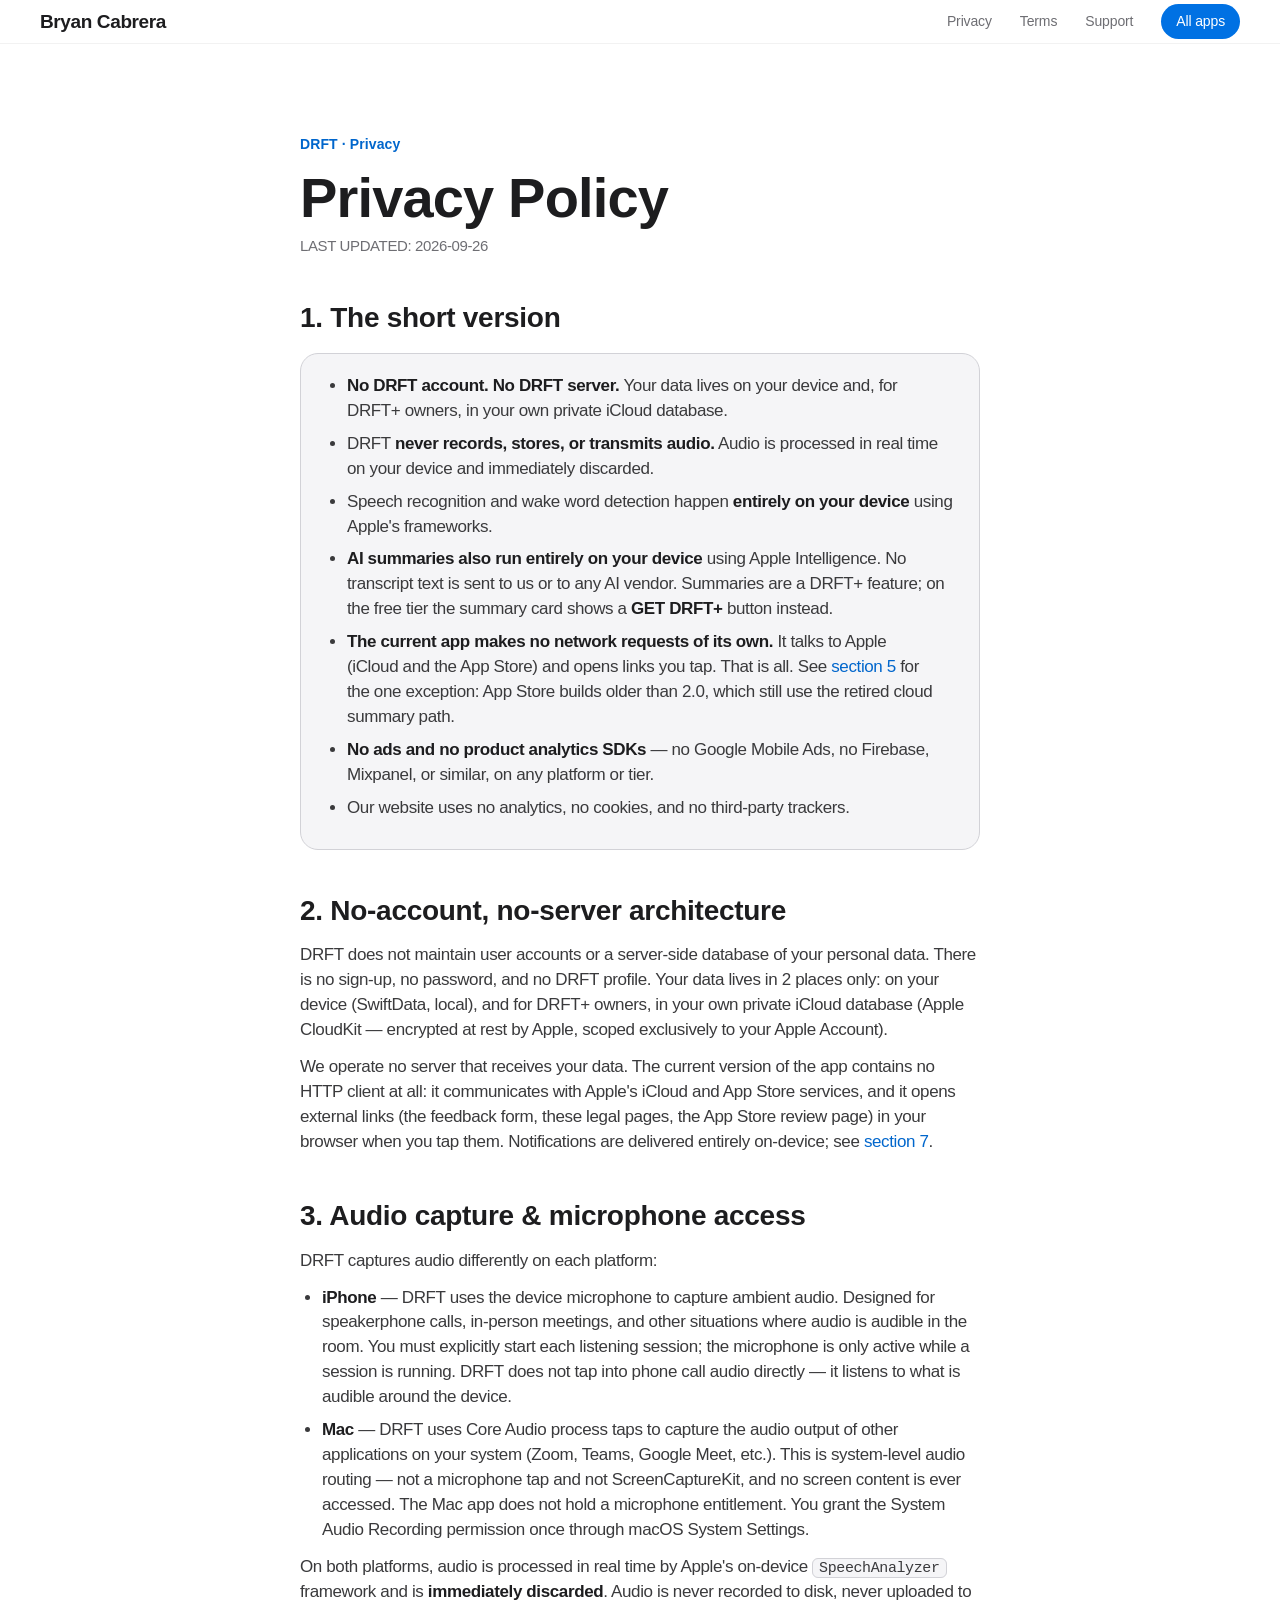
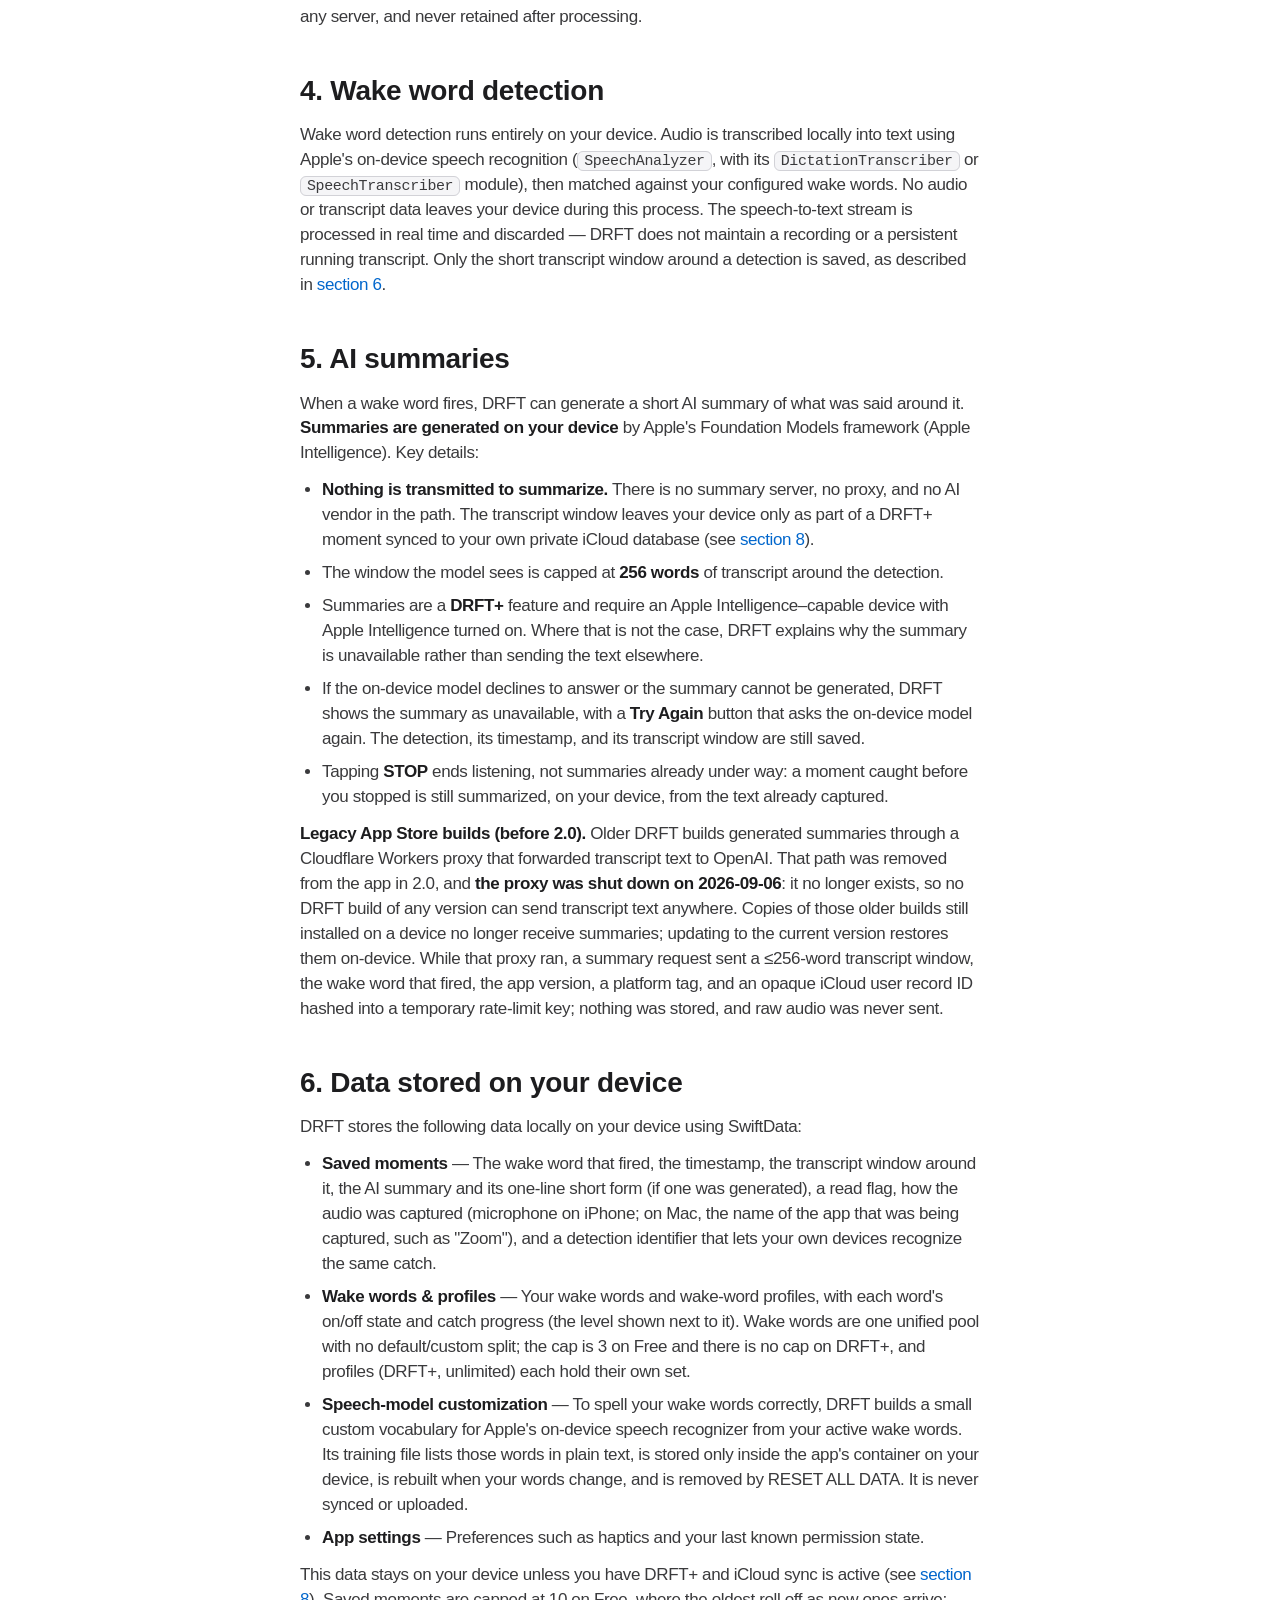
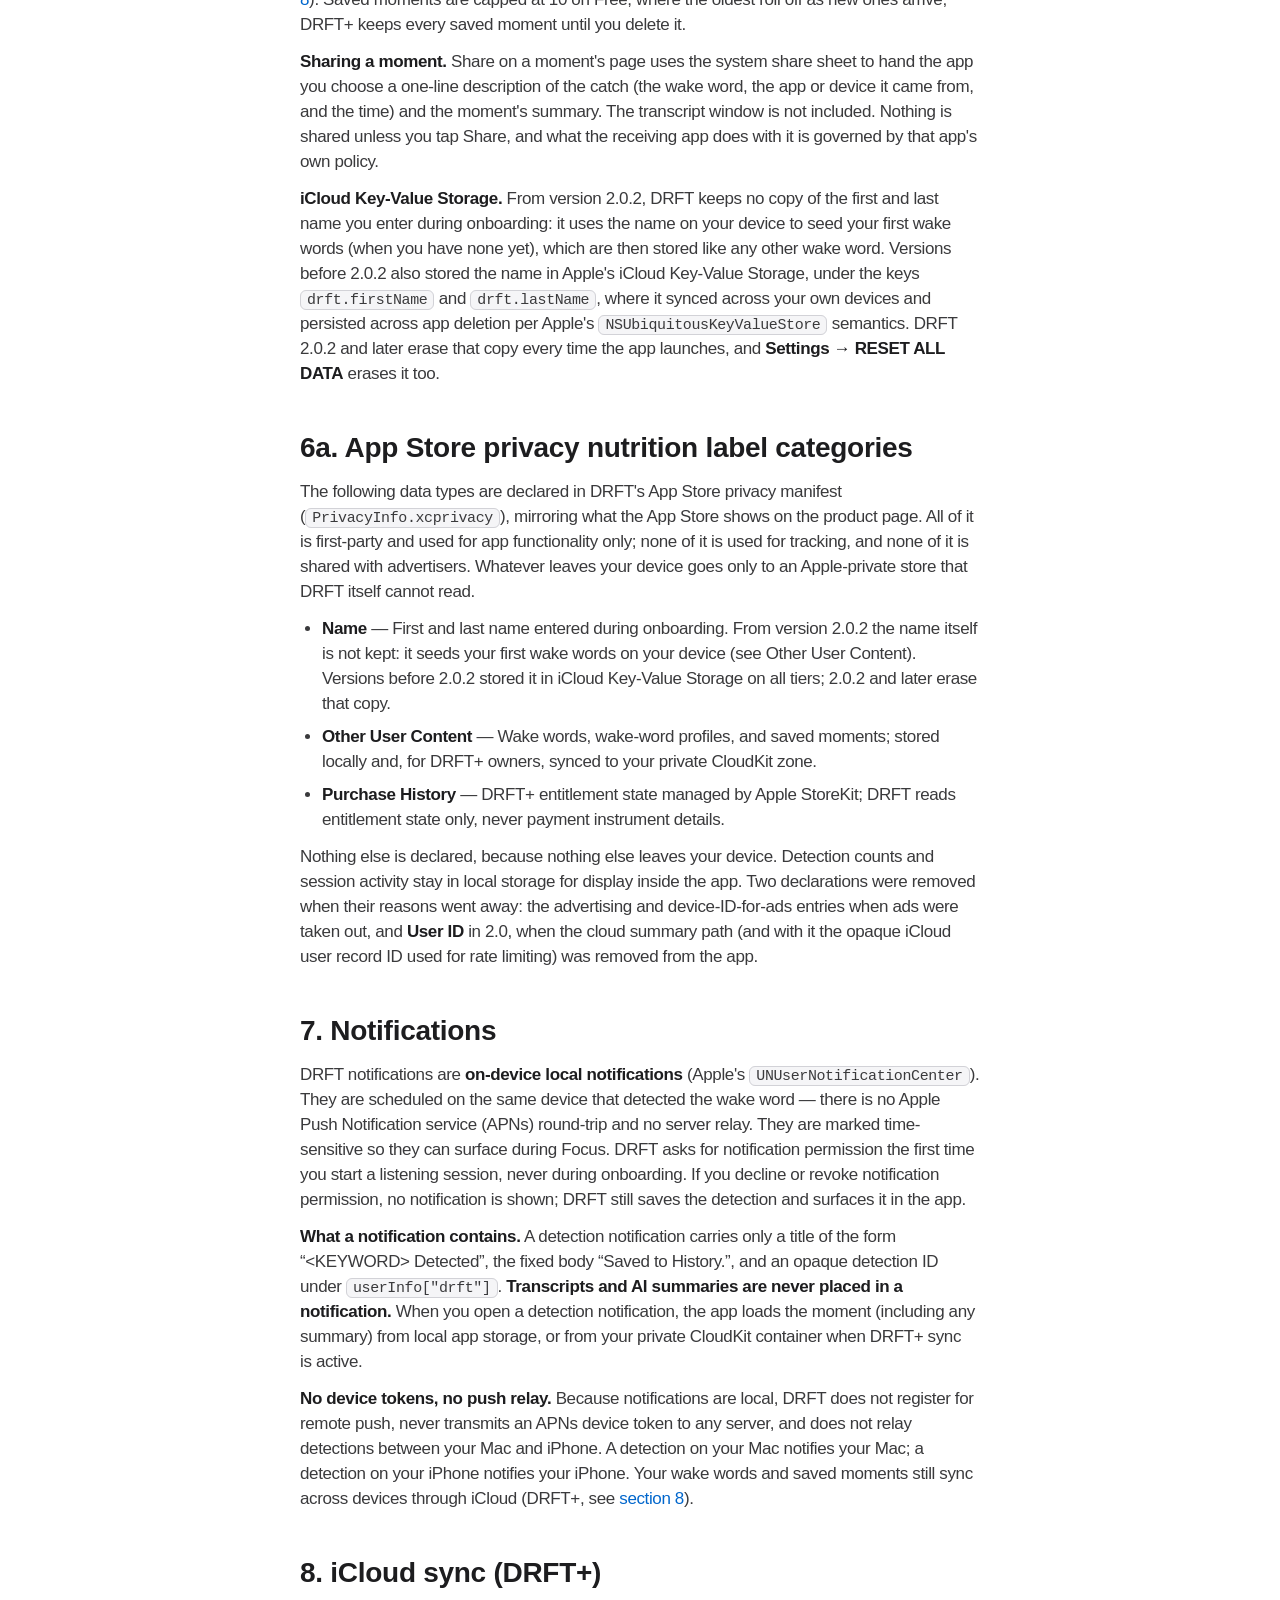
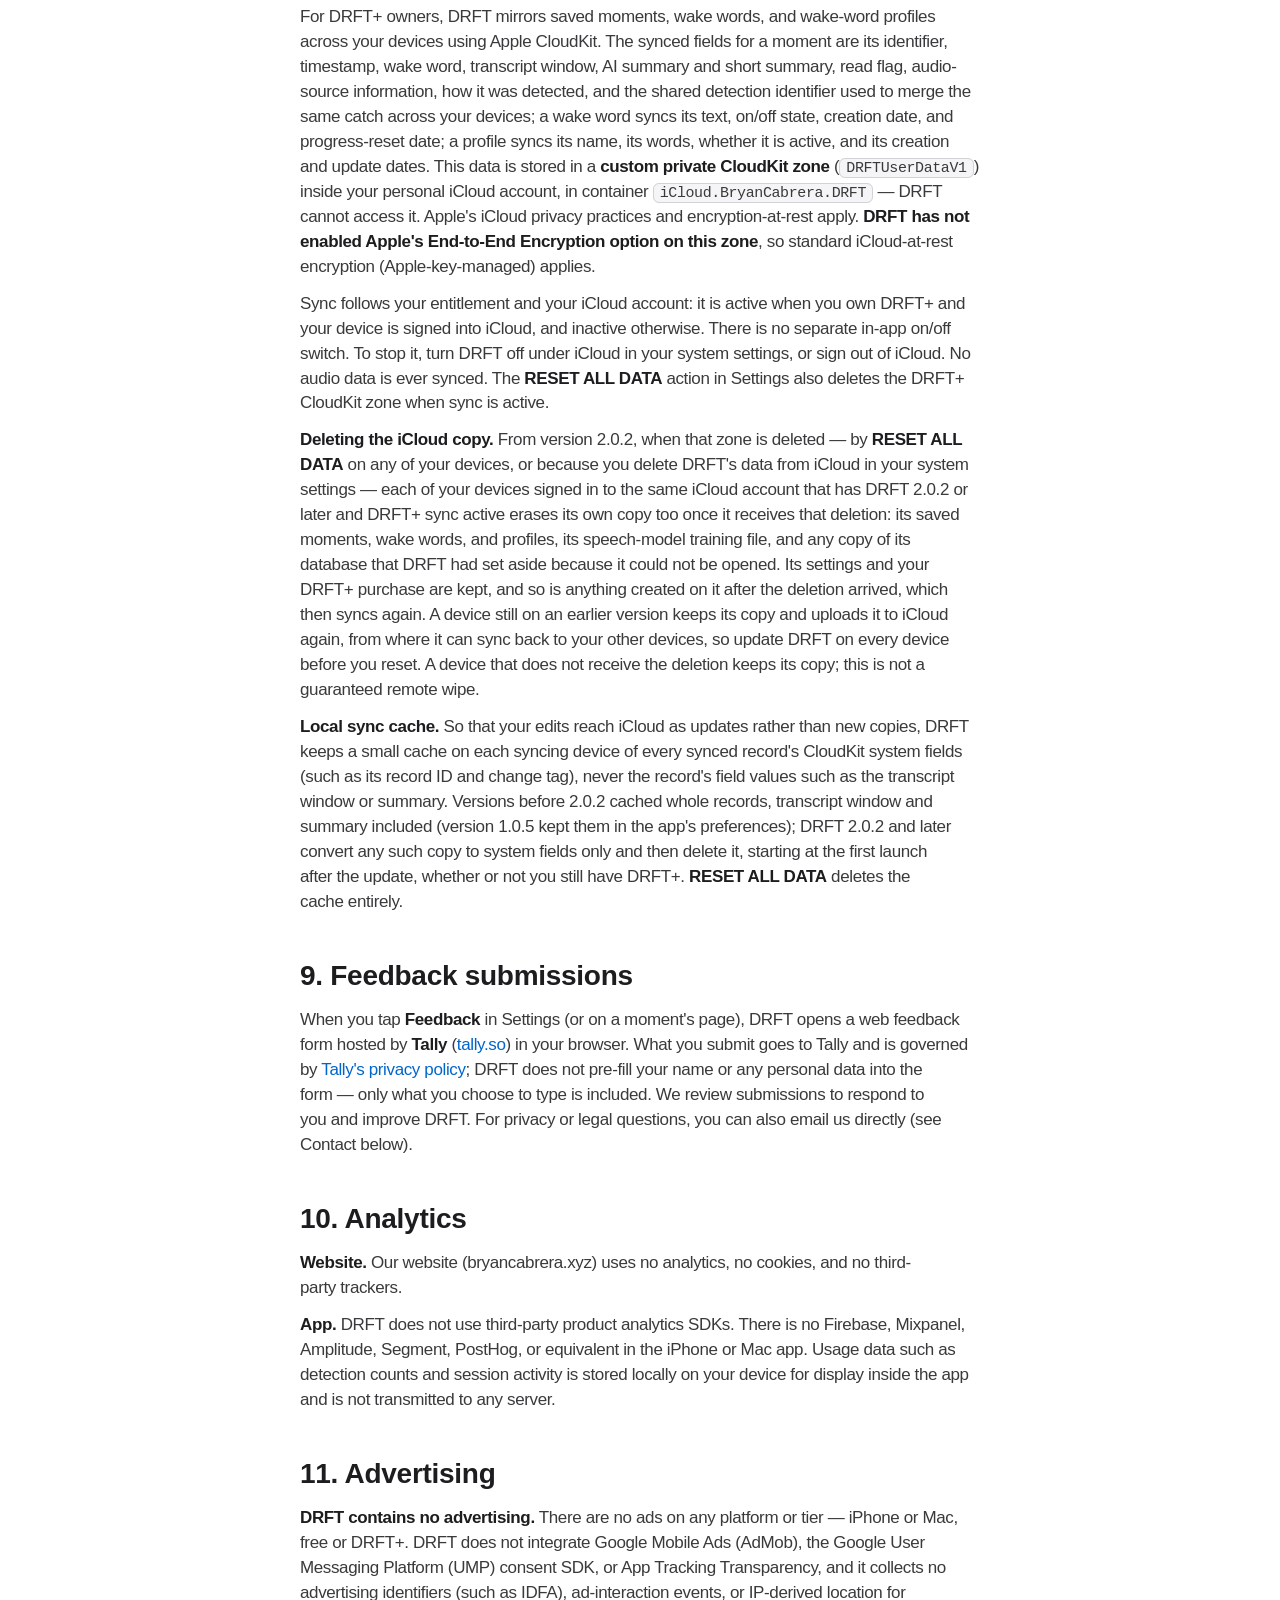
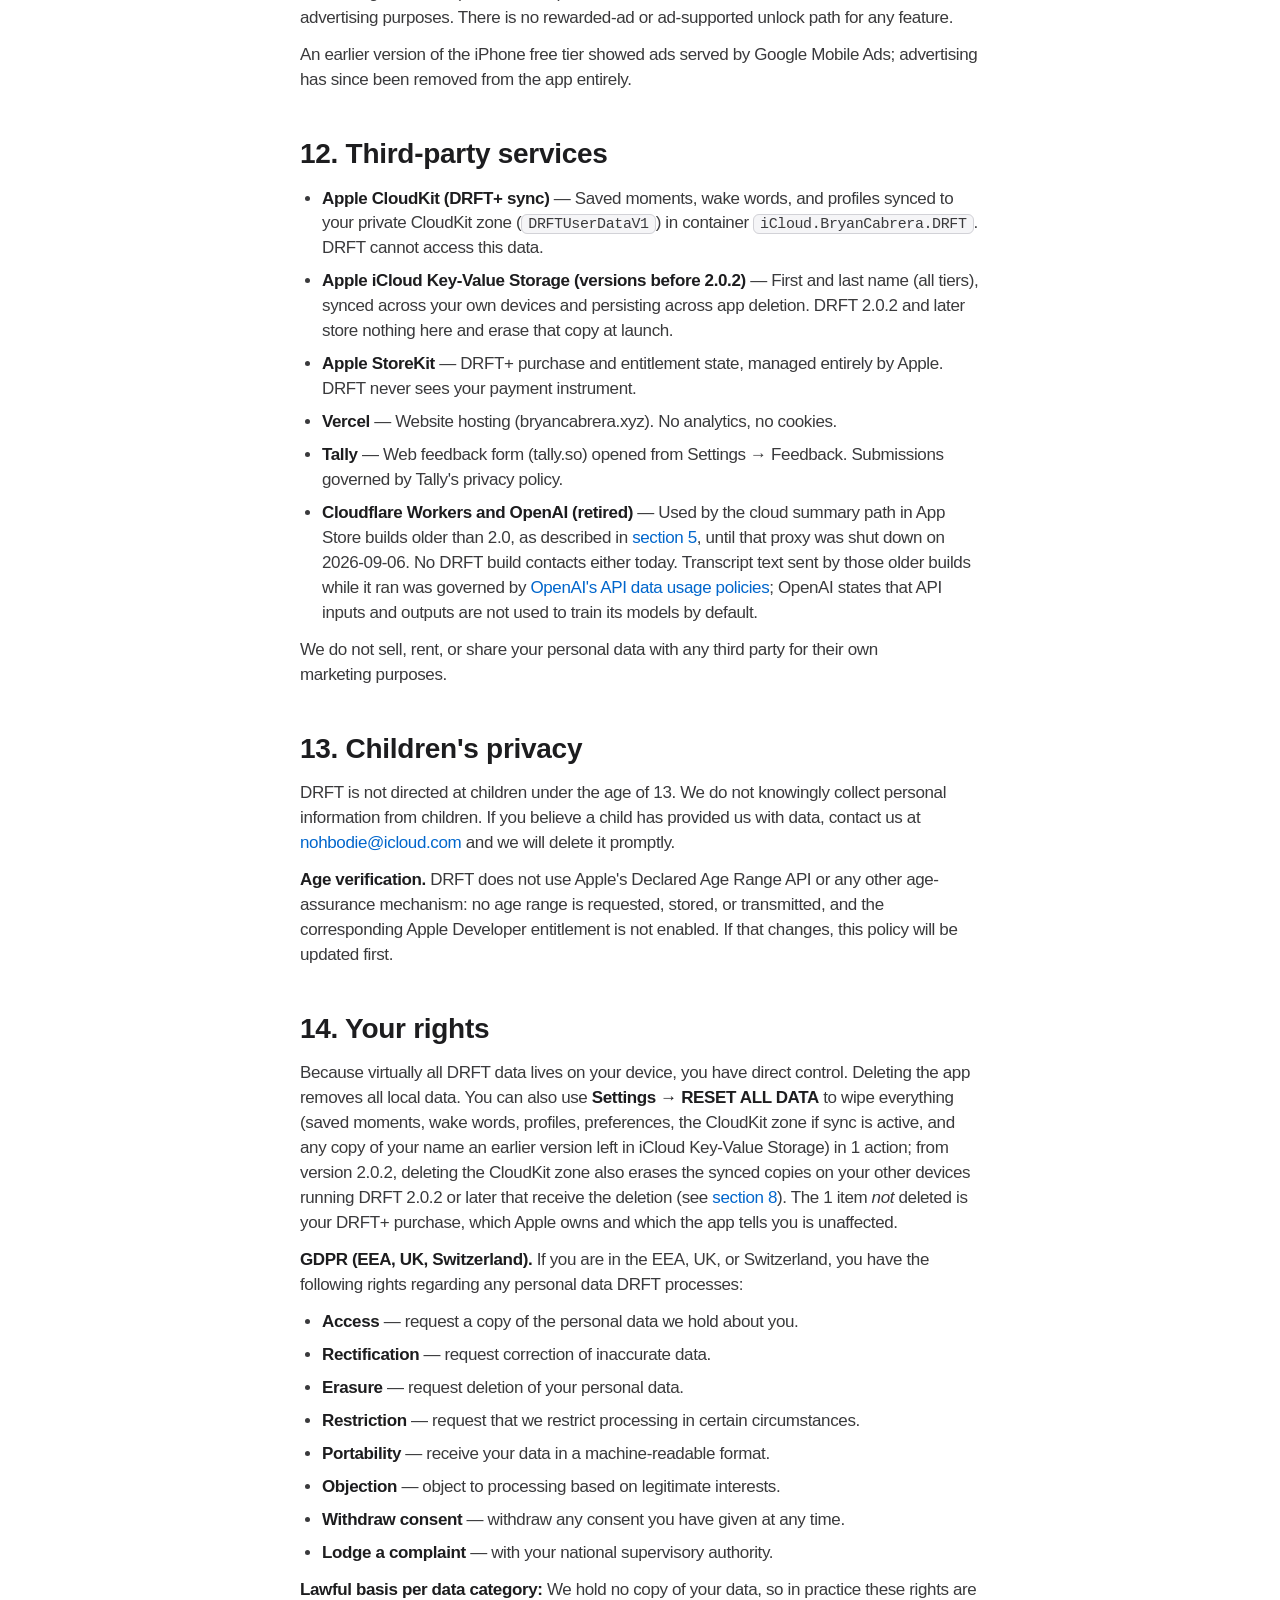
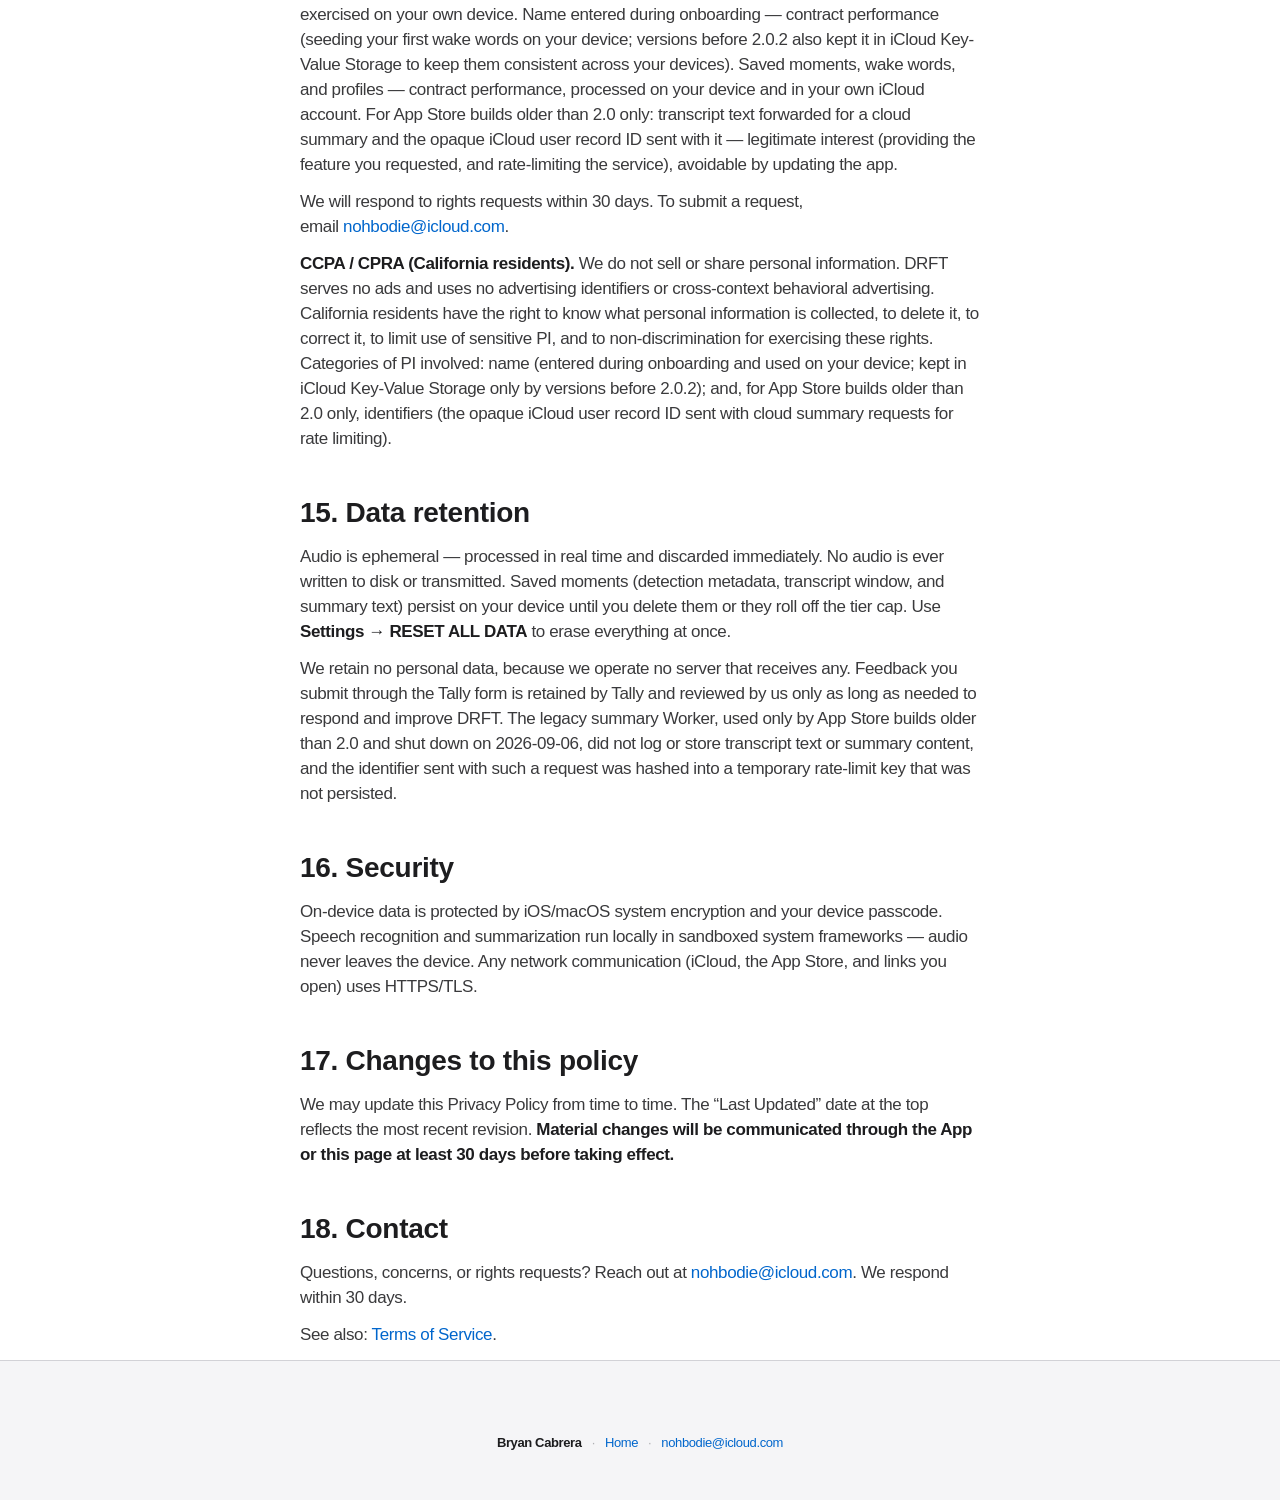
==== commit 25e5cd5d: "docs(drft): sync the legal and support pages with 2.0.2 - iOS and macOS 26.0 or later. - Reset All D" ====
--- a/drft/privacy/index.html
+++ b/drft/privacy/index.html
@@ -27,7 +27,7 @@
       <article class="legal">
         <span class="eyebrow">DRFT · Privacy</span>
         <h1>Privacy Policy</h1>
-        <p class="updated">LAST UPDATED: 2026-09-12</p>
+        <p class="updated">LAST UPDATED: 2026-09-26</p>
         <div class="legalBody">
 
           <section>
@@ -95,7 +95,7 @@
               4. Wake word detection
             </h2>
             <p>
-              Wake word detection runs entirely on your device. Audio is transcribed locally into text using Apple's on-device speech recognition (<code>SpeechAnalyzer</code> + <code>SpeechTranscriber</code>), then matched against your configured wake words. No audio or transcript data leaves your device during this process. The speech-to-text stream is processed in real time and discarded &mdash; DRFT does not maintain a recording or a persistent running transcript. Only the short transcript window around a detection is saved, as described in <a href="#section-6">section 6</a>.
+              Wake word detection runs entirely on your device. Audio is transcribed locally into text using Apple's on-device speech recognition (<code>SpeechAnalyzer</code>, with its <code>DictationTranscriber</code> or <code>SpeechTranscriber</code> module), then matched against your configured wake words. No audio or transcript data leaves your device during this process. The speech-to-text stream is processed in real time and discarded &mdash; DRFT does not maintain a recording or a persistent running transcript. Only the short transcript window around a detection is saved, as described in <a href="#section-6">section 6</a>.
             </p>
           </section>
           <section id="section-5">
@@ -107,7 +107,7 @@
             </p>
             <ul>
               <li>
-                <strong>Nothing is transmitted.</strong> The transcript window never leaves your device. There is no summary server, no proxy, and no AI vendor in the path.
+                <strong>Nothing is transmitted to summarize.</strong> There is no summary server, no proxy, and no AI vendor in the path. The transcript window leaves your device only as part of a DRFT+ moment synced to your own private iCloud database (see <a href="#section-8">section 8</a>).
               </li>
               <li>
                 The window the model sees is capped at <strong>256 words</strong> of transcript around the detection.
@@ -116,7 +116,10 @@
                 Summaries are a <strong>DRFT+</strong> feature and require an Apple Intelligence&ndash;capable device with Apple Intelligence turned on. Where that is not the case, DRFT explains why the summary is unavailable rather than sending the text elsewhere.
               </li>
               <li>
-                If the on-device model declines to answer or the summary cannot be generated, DRFT simply shows no summary. The detection, its timestamp, and its transcript window are still saved.
+                If the on-device model declines to answer or the summary cannot be generated, DRFT shows the summary as unavailable, with a <strong>Try Again</strong> button that asks the on-device model again. The detection, its timestamp, and its transcript window are still saved.
+              </li>
+              <li>
+                Tapping <strong>STOP</strong> ends listening, not summaries already under way: a moment caught before you stopped is still summarized, on your device, from the text already captured.
               </li>
             </ul>
             <p>
@@ -151,7 +154,7 @@
               <strong>Sharing a moment.</strong> Share on a moment's page uses the system share sheet to hand the app you choose a one-line description of the catch (the wake word, the app or device it came from, and the time) and the moment's summary. The transcript window is not included. Nothing is shared unless you tap Share, and what the receiving app does with it is governed by that app's own policy.
             </p>
             <p>
-              <strong>iCloud Key-Value Storage.</strong> DRFT also stores your first and last name (entered during onboarding) in Apple's iCloud Key-Value Storage, under the keys <code>drft.firstName</code> and <code>drft.lastName</code>. Your name seeds your first wake words during onboarding and keeps them consistent across your own devices. This data persists across app deletion per Apple's <code>NSUbiquitousKeyValueStore</code> semantics; to clear it, use <strong>Settings &rarr; RESET ALL DATA</strong> inside the app before deleting the app.
+              <strong>iCloud Key-Value Storage.</strong> From version 2.0.2, DRFT keeps no copy of the first and last name you enter during onboarding: it uses the name on your device to seed your first wake words (when you have none yet), which are then stored like any other wake word. Versions before 2.0.2 also stored the name in Apple's iCloud Key-Value Storage, under the keys <code>drft.firstName</code> and <code>drft.lastName</code>, where it synced across your own devices and persisted across app deletion per Apple's <code>NSUbiquitousKeyValueStore</code> semantics. DRFT 2.0.2 and later erase that copy every time the app launches, and <strong>Settings &rarr; RESET ALL DATA</strong> erases it too.
             </p>
           </section>
           <section>
@@ -159,10 +162,10 @@
               6a. App Store privacy nutrition label categories
             </h2>
             <p>
-              The following data types are declared in DRFT's App Store privacy manifest (<code>PrivacyInfo.xcprivacy</code>), mirroring what the App Store shows on the product page. All of it is first-party and used for app functionality only; none of it is used for tracking, and none of it is shared with advertisers. Each item reaches an Apple-private store that DRFT itself cannot read.
-            </p>
-            <ul>
-              <li><strong>Name</strong> &mdash; First and last name entered during onboarding; stored in iCloud Key-Value Storage on all tiers.</li>
+              The following data types are declared in DRFT's App Store privacy manifest (<code>PrivacyInfo.xcprivacy</code>), mirroring what the App Store shows on the product page. All of it is first-party and used for app functionality only; none of it is used for tracking, and none of it is shared with advertisers. Whatever leaves your device goes only to an Apple-private store that DRFT itself cannot read.
+            </p>
+            <ul>
+              <li><strong>Name</strong> &mdash; First and last name entered during onboarding. From version 2.0.2 the name itself is not kept: it seeds your first wake words on your device (see Other User Content). Versions before 2.0.2 stored it in iCloud Key-Value Storage on all tiers; 2.0.2 and later erase that copy.</li>
               <li><strong>Other User Content</strong> &mdash; Wake words, wake-word profiles, and saved moments; stored locally and, for DRFT+ owners, synced to your private CloudKit zone.</li>
               <li><strong>Purchase History</strong> &mdash; DRFT+ entitlement state managed by Apple StoreKit; DRFT reads entitlement state only, never payment instrument details.</li>
             </ul>
@@ -175,10 +178,10 @@
               7. Notifications
             </h2>
             <p>
-              DRFT notifications are <strong>on-device local notifications</strong> (Apple's <code>UNUserNotificationCenter</code>). They are scheduled on the same device that detected the wake word &mdash; there is no Apple Push Notification service (APNs) round-trip and no server relay. They are marked time-sensitive so they can surface during Focus. If you decline or revoke notification permission, no notification is shown; DRFT still saves the detection and surfaces it in the app.
-            </p>
-            <p>
-              <strong>What a notification contains.</strong> A detection notification carries only a title of the form &ldquo;&lt;KEYWORD&gt; Detected&rdquo;, the fixed body &ldquo;Saved to History.&rdquo;, and opaque identifiers (the keyword and a detection ID) under <code>userInfo["drft"]</code>. <strong>Transcripts and AI summaries are never placed in a notification.</strong> When you open a detection notification, the app loads the moment (including any summary) from local app storage, or from your private CloudKit container when DRFT+ sync is active.
+              DRFT notifications are <strong>on-device local notifications</strong> (Apple's <code>UNUserNotificationCenter</code>). They are scheduled on the same device that detected the wake word &mdash; there is no Apple Push Notification service (APNs) round-trip and no server relay. They are marked time-sensitive so they can surface during Focus. DRFT asks for notification permission the first time you start a listening session, never during onboarding. If you decline or revoke notification permission, no notification is shown; DRFT still saves the detection and surfaces it in the app.
+            </p>
+            <p>
+              <strong>What a notification contains.</strong> A detection notification carries only a title of the form &ldquo;&lt;KEYWORD&gt; Detected&rdquo;, the fixed body &ldquo;Saved to History.&rdquo;, and an opaque detection ID under <code>userInfo["drft"]</code>. <strong>Transcripts and AI summaries are never placed in a notification.</strong> When you open a detection notification, the app loads the moment (including any summary) from local app storage, or from your private CloudKit container when DRFT+ sync is active.
             </p>
             <p>
               <strong>No device tokens, no push relay.</strong> Because notifications are local, DRFT does not register for remote push, never transmits an APNs device token to any server, and does not relay detections between your Mac and iPhone. A detection on your Mac notifies your Mac; a detection on your iPhone notifies your iPhone. Your wake words and saved moments still sync across devices through iCloud (DRFT+, see <a href="#section-8">section 8</a>).
@@ -194,6 +197,12 @@
             <p>
               Sync follows your entitlement and your iCloud account: it is active when you own DRFT+ and your device is signed into iCloud, and inactive otherwise. There is no separate in-app on/off switch. To stop it, turn DRFT off under iCloud in your system settings, or sign out of iCloud. No audio data is ever synced. The <strong>RESET ALL DATA</strong> action in Settings also deletes the DRFT+ CloudKit zone when sync is active.
             </p>
+            <p>
+              <strong>Deleting the iCloud copy.</strong> From version 2.0.2, when that zone is deleted &mdash; by <strong>RESET ALL DATA</strong> on any of your devices, or because you delete DRFT's data from iCloud in your system settings &mdash; each of your devices signed in to the same iCloud account that has DRFT 2.0.2 or later and DRFT+ sync active erases its own copy too once it receives that deletion: its saved moments, wake words, and profiles, its speech-model training file, and any copy of its database that DRFT had set aside because it could not be opened. Its settings and your DRFT+ purchase are kept, and so is anything created on it after the deletion arrived, which then syncs again. A device still on an earlier version keeps its copy and uploads it to iCloud again, from where it can sync back to your other devices, so update DRFT on every device before you reset. A device that does not receive the deletion keeps its copy; this is not a guaranteed remote wipe.
+            </p>
+            <p>
+              <strong>Local sync cache.</strong> So that your edits reach iCloud as updates rather than new copies, DRFT keeps a small cache on each syncing device of every synced record's CloudKit system fields (such as its record ID and change tag), never the record's field values such as the transcript window or summary. Versions before 2.0.2 cached whole records, transcript window and summary included (version 1.0.5 kept them in the app's preferences); DRFT 2.0.2 and later convert any such copy to system fields only and then delete it, starting at the first launch after the update, whether or not you still have DRFT+. <strong>RESET ALL DATA</strong> deletes the cache entirely.
+            </p>
           </section>
           <section>
             <h2>
@@ -234,7 +243,7 @@
                 <strong>Apple CloudKit (DRFT+ sync)</strong> &mdash; Saved moments, wake words, and profiles synced to your private CloudKit zone (<code>DRFTUserDataV1</code>) in container <code>iCloud.BryanCabrera.DRFT</code>. DRFT cannot access this data.
               </li>
               <li>
-                <strong>Apple iCloud Key-Value Storage</strong> &mdash; First and last name (all tiers). Syncs across your own devices. Persists across app deletion.
+                <strong>Apple iCloud Key-Value Storage (versions before 2.0.2)</strong> &mdash; First and last name (all tiers), synced across your own devices and persisting across app deletion. DRFT 2.0.2 and later store nothing here and erase that copy at launch.
               </li>
               <li>
                 <strong>Apple StoreKit</strong> &mdash; DRFT+ purchase and entitlement state, managed entirely by Apple. DRFT never sees your payment instrument.
@@ -269,7 +278,7 @@
               14. Your rights
             </h2>
             <p>
-              Because virtually all DRFT data lives on your device, you have direct control. Deleting the app removes all local data. You can also use <strong>Settings &rarr; RESET ALL DATA</strong> to wipe everything (saved moments, wake words, profiles, preferences, the CloudKit zone if sync is active, and the name stored in iCloud Key-Value Storage) in 1 action. The 1 item <em>not</em> deleted is your DRFT+ purchase, which Apple owns and which the app tells you is unaffected.
+              Because virtually all DRFT data lives on your device, you have direct control. Deleting the app removes all local data. You can also use <strong>Settings &rarr; RESET ALL DATA</strong> to wipe everything (saved moments, wake words, profiles, preferences, the CloudKit zone if sync is active, and any copy of your name an earlier version left in iCloud Key-Value Storage) in 1 action; from version 2.0.2, deleting the CloudKit zone also erases the synced copies on your other devices running DRFT 2.0.2 or later that receive the deletion (see <a href="#section-8">section 8</a>). The 1 item <em>not</em> deleted is your DRFT+ purchase, which Apple owns and which the app tells you is unaffected.
             </p>
             <p>
               <strong>GDPR (EEA, UK, Switzerland).</strong> If you are in the EEA, UK, or Switzerland, you have the following rights regarding any personal data DRFT processes:
@@ -285,13 +294,13 @@
               <li><strong>Lodge a complaint</strong> &mdash; with your national supervisory authority.</li>
             </ul>
             <p>
-              <strong>Lawful basis per data category:</strong> We hold no copy of your data, so in practice these rights are exercised on your own device. Name in iCloud Key-Value Storage &mdash; contract performance (seeding your first wake words and keeping them consistent across your devices). Saved moments, wake words, and profiles &mdash; contract performance, processed on your device and in your own iCloud account. For App Store builds older than 2.0 only: transcript text forwarded for a cloud summary and the opaque iCloud user record ID sent with it &mdash; legitimate interest (providing the feature you requested, and rate-limiting the service), avoidable by updating the app.
+              <strong>Lawful basis per data category:</strong> We hold no copy of your data, so in practice these rights are exercised on your own device. Name entered during onboarding &mdash; contract performance (seeding your first wake words on your device; versions before 2.0.2 also kept it in iCloud Key-Value Storage to keep them consistent across your devices). Saved moments, wake words, and profiles &mdash; contract performance, processed on your device and in your own iCloud account. For App Store builds older than 2.0 only: transcript text forwarded for a cloud summary and the opaque iCloud user record ID sent with it &mdash; legitimate interest (providing the feature you requested, and rate-limiting the service), avoidable by updating the app.
             </p>
             <p>
               We will respond to rights requests within 30 days. To submit a request, email <a href="mailto:nohbodie@icloud.com">nohbodie@icloud.com</a>.
             </p>
             <p>
-              <strong>CCPA / CPRA (California residents).</strong> We do not sell or share personal information. DRFT serves no ads and uses no advertising identifiers or cross-context behavioral advertising. California residents have the right to know what personal information is collected, to delete it, to correct it, to limit use of sensitive PI, and to non-discrimination for exercising these rights. Categories of PI involved: name (iCloud Key-Value Storage, if provided during onboarding); and, for App Store builds older than 2.0 only, identifiers (the opaque iCloud user record ID sent with cloud summary requests for rate limiting).
+              <strong>CCPA / CPRA (California residents).</strong> We do not sell or share personal information. DRFT serves no ads and uses no advertising identifiers or cross-context behavioral advertising. California residents have the right to know what personal information is collected, to delete it, to correct it, to limit use of sensitive PI, and to non-discrimination for exercising these rights. Categories of PI involved: name (entered during onboarding and used on your device; kept in iCloud Key-Value Storage only by versions before 2.0.2); and, for App Store builds older than 2.0 only, identifiers (the opaque iCloud user record ID sent with cloud summary requests for rate limiting).
             </p>
           </section>
           <section>
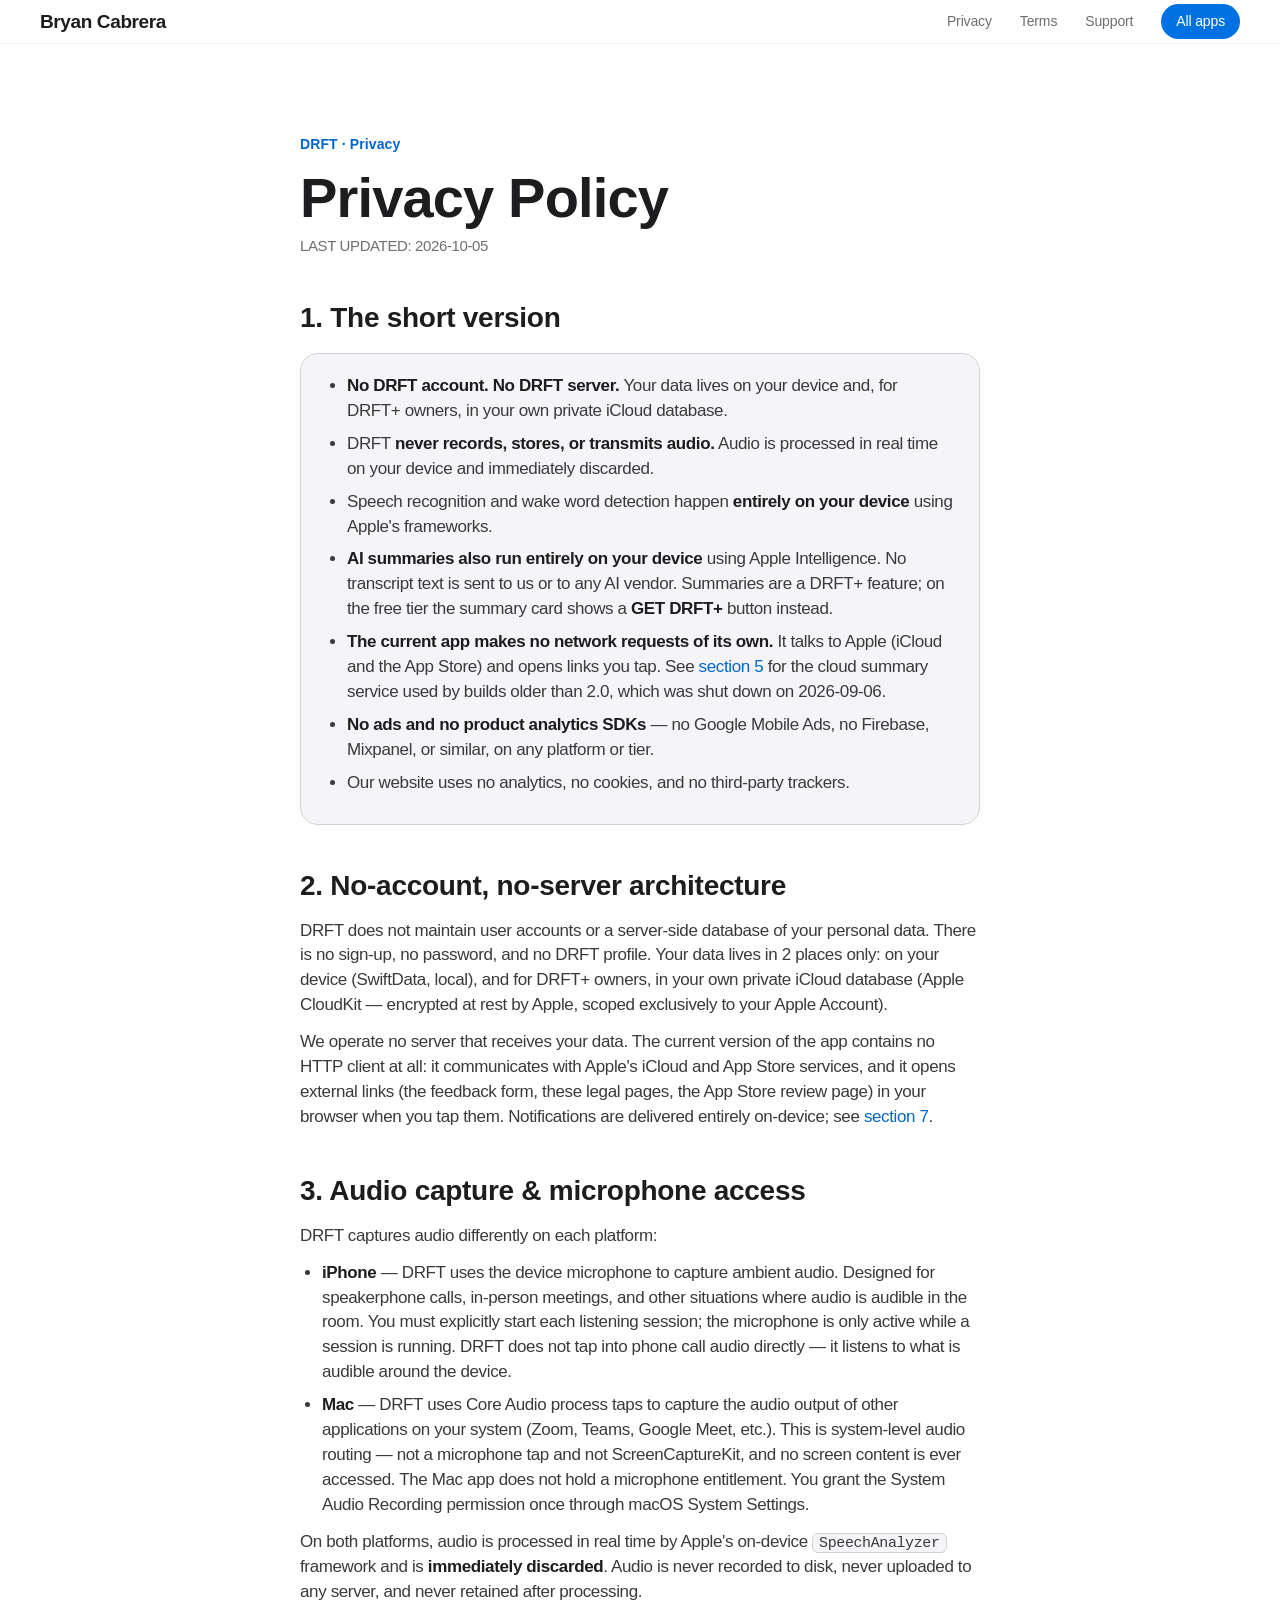
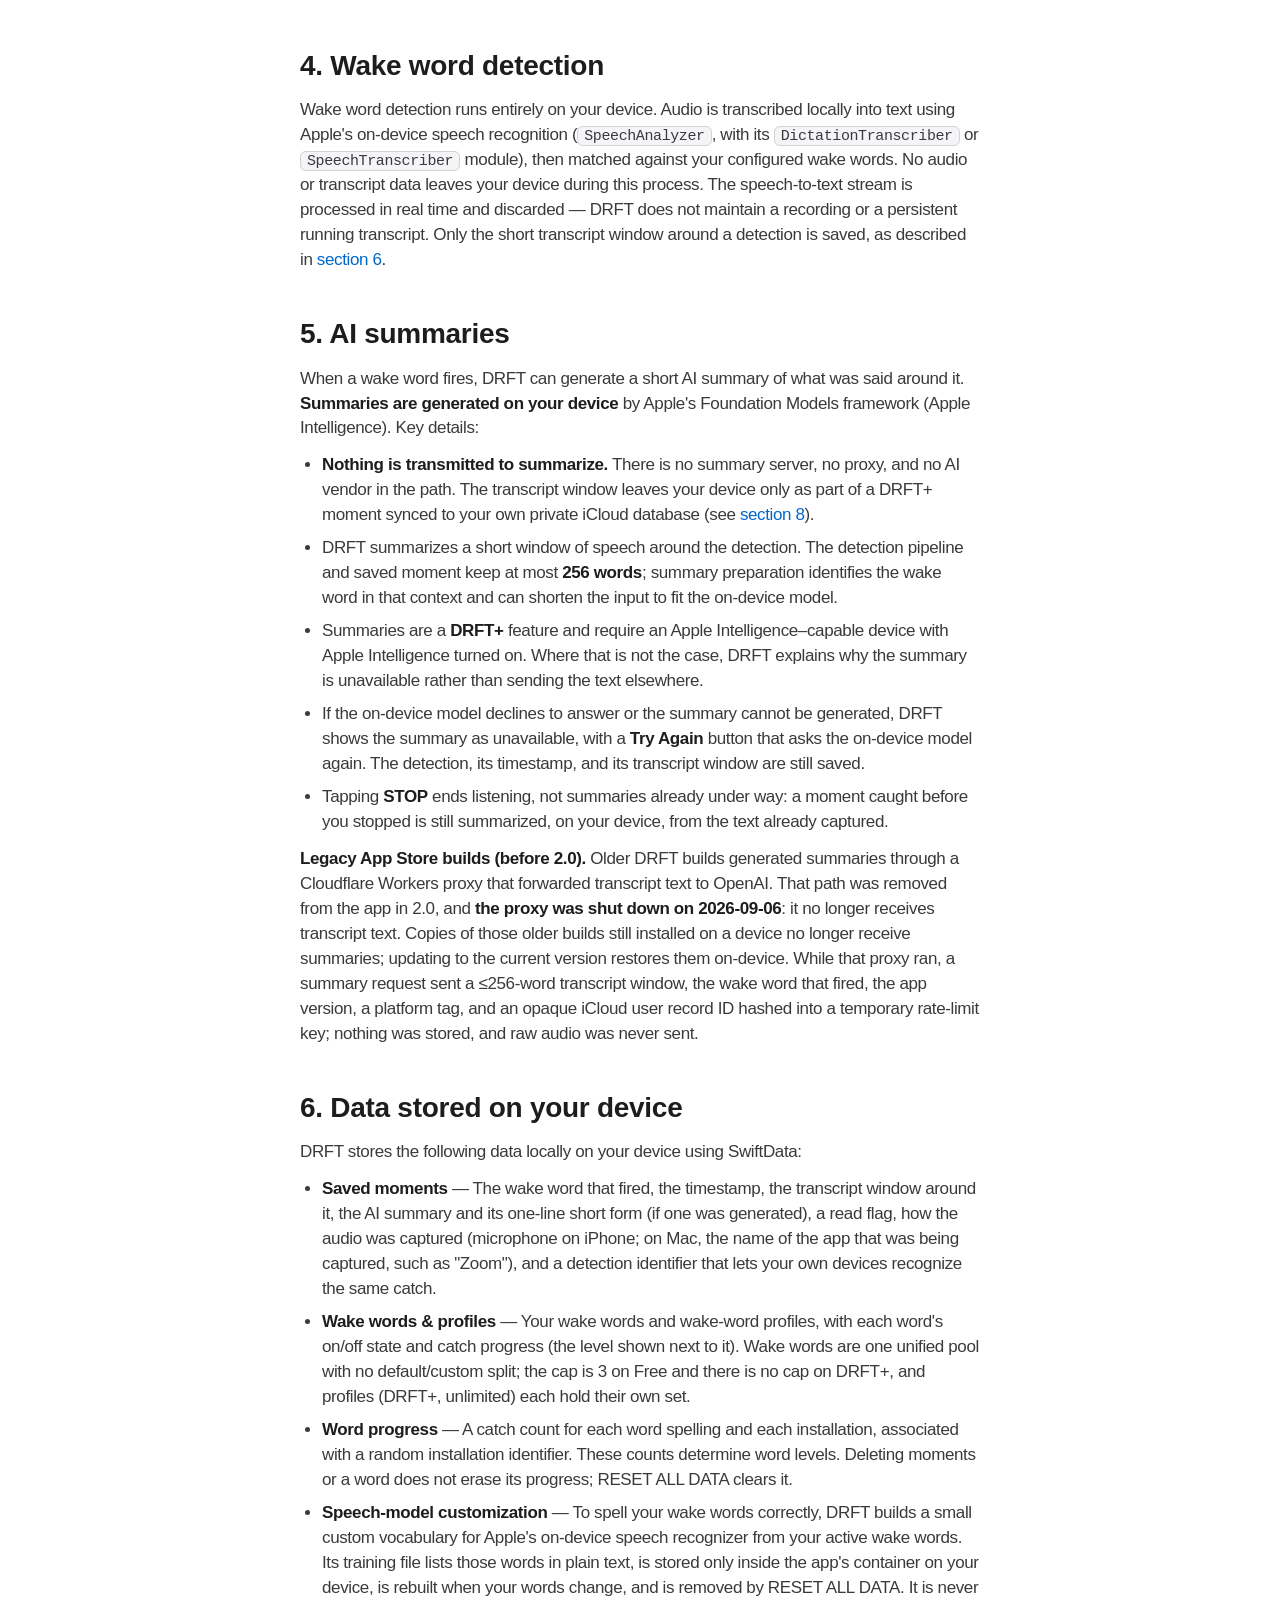
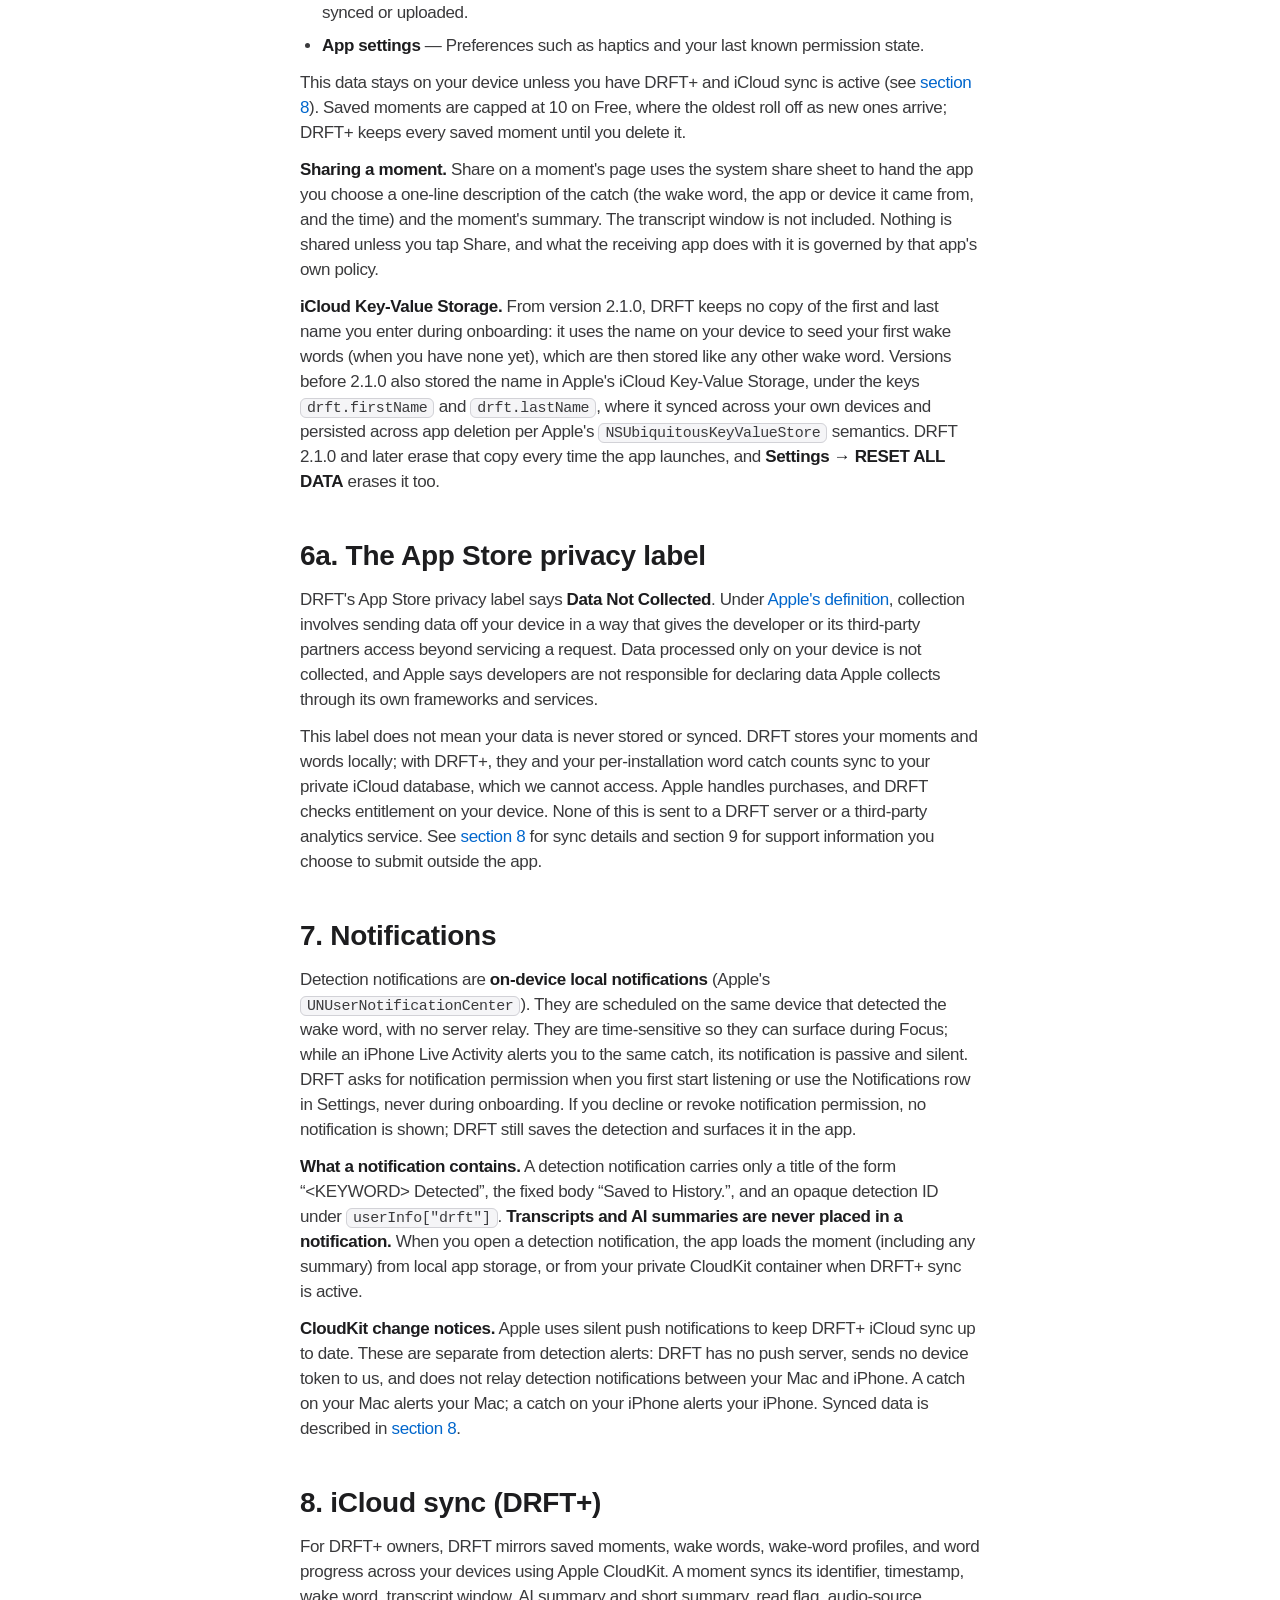
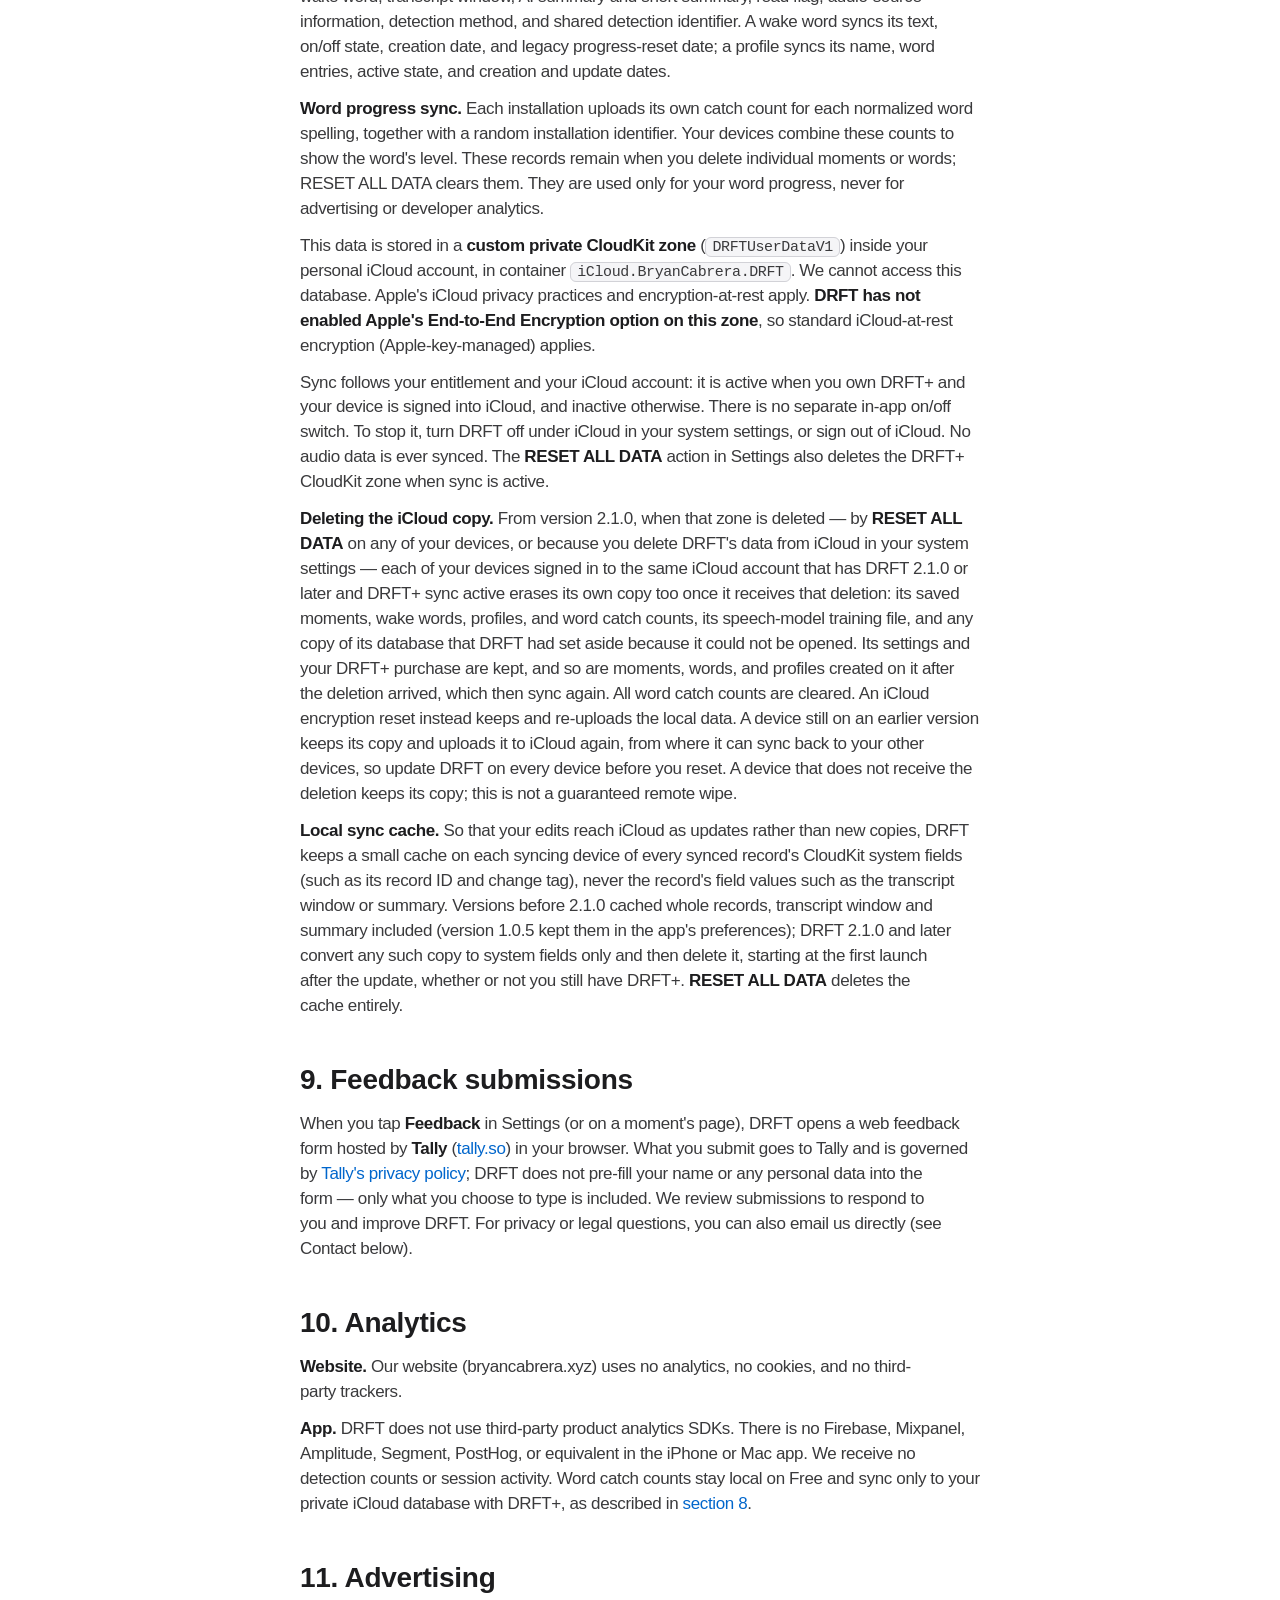
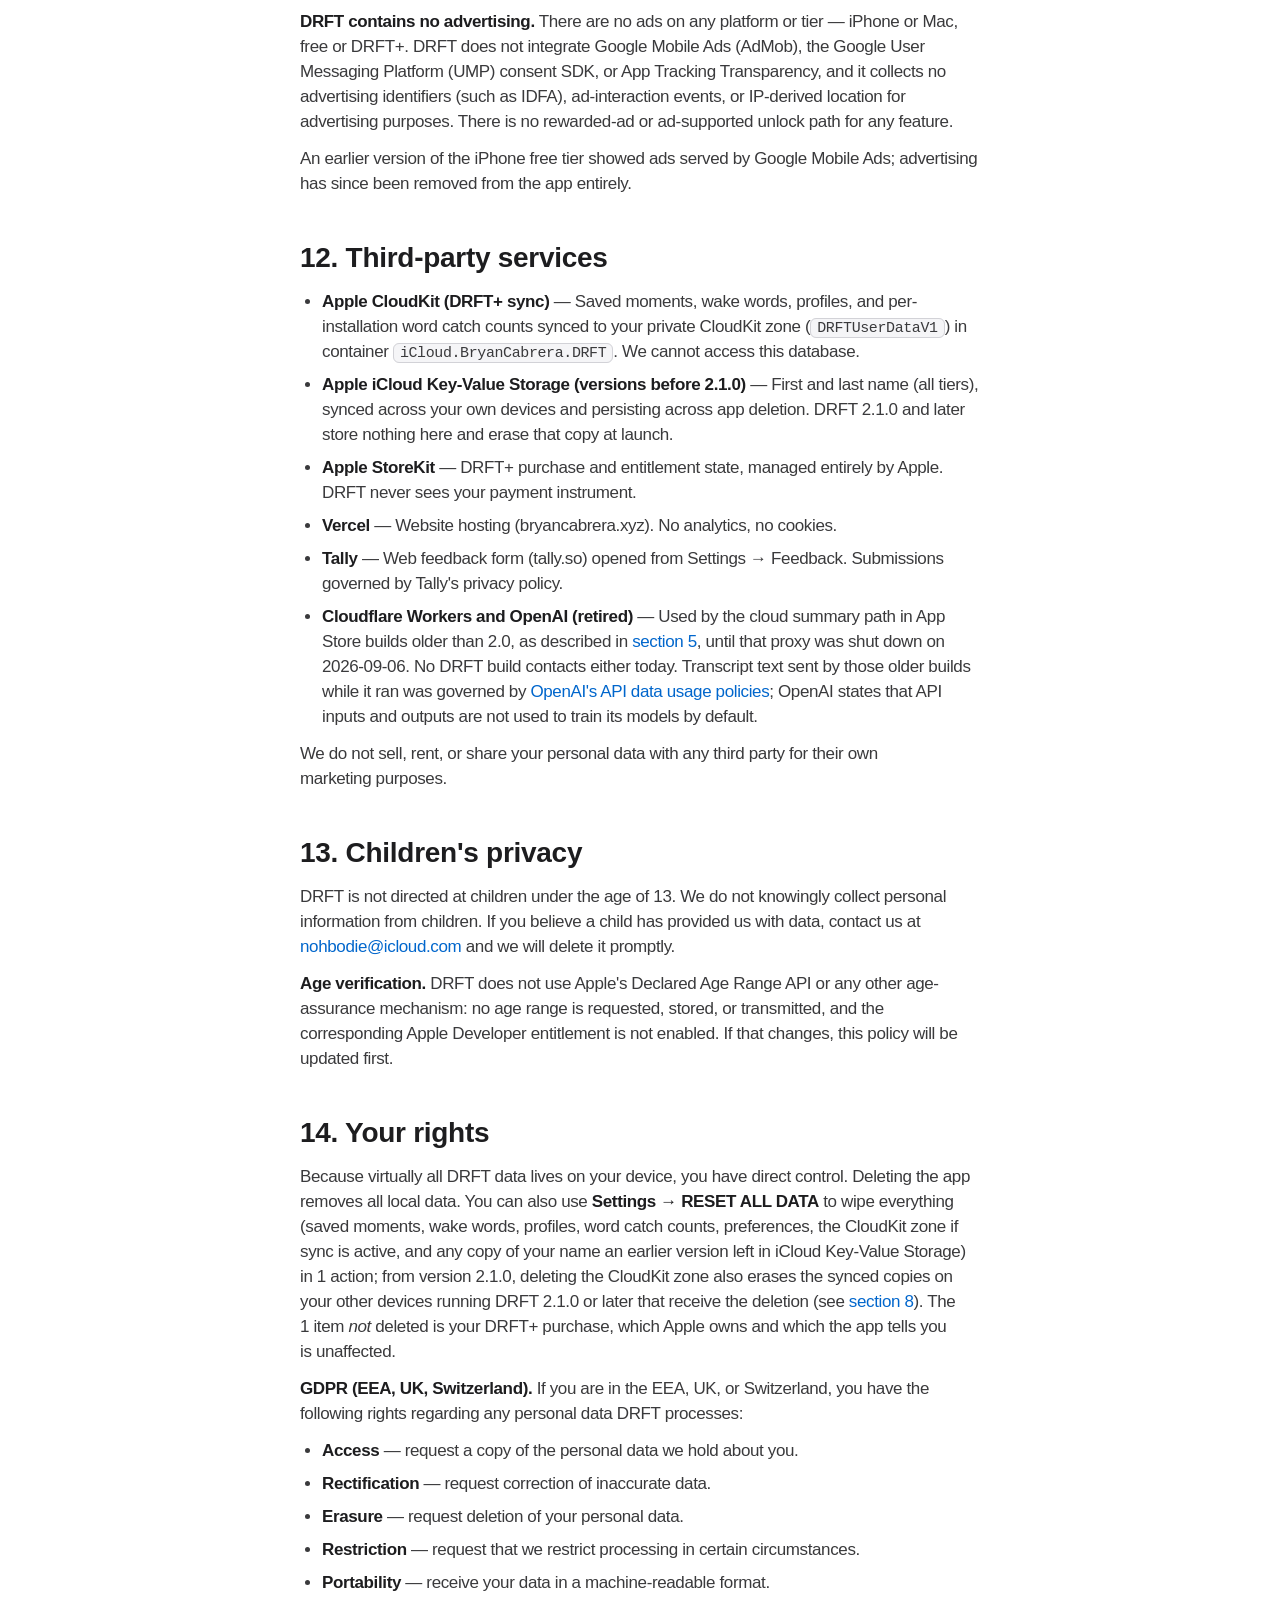
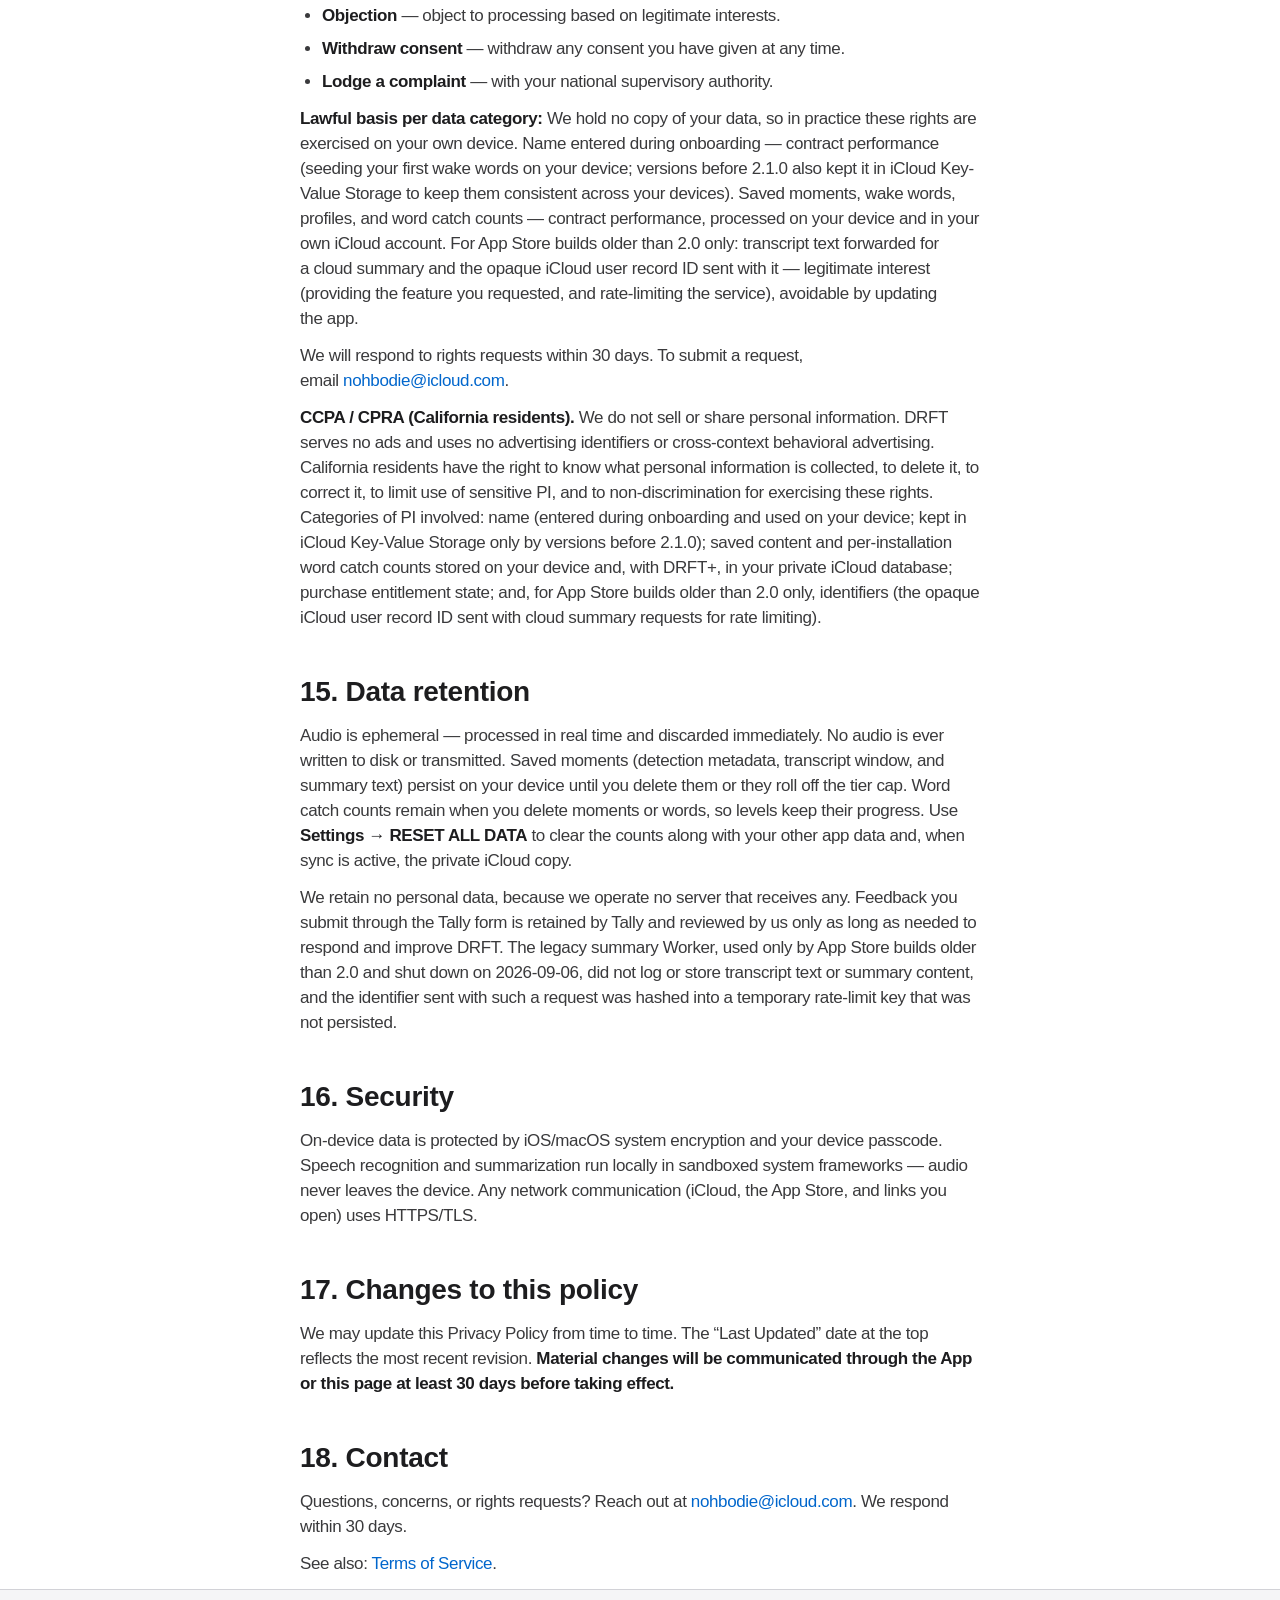
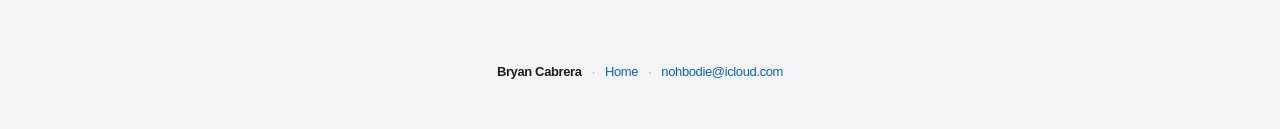
==== commit c0c77ee3: "docs(drft): align privacy and support pages with 2.1.0" ====
--- a/drft/privacy/index.html
+++ b/drft/privacy/index.html
@@ -27,7 +27,7 @@
       <article class="legal">
         <span class="eyebrow">DRFT · Privacy</span>
         <h1>Privacy Policy</h1>
-        <p class="updated">LAST UPDATED: 2026-09-26</p>
+        <p class="updated">LAST UPDATED: 2026-10-05</p>
         <div class="legalBody">
 
           <section>
@@ -49,7 +49,7 @@
                   <strong>AI summaries also run entirely on your device</strong> using Apple Intelligence. No transcript text is sent to us or to any AI vendor. Summaries are a DRFT+ feature; on the free tier the summary card shows a <strong>GET DRFT+</strong> button instead.
                 </li>
                 <li>
-                  <strong>The current app makes no network requests of its own.</strong> It talks to Apple (iCloud and the App Store) and opens links you tap. That is all. See <a href="#section-5">section 5</a> for the one exception: App Store builds older than 2.0, which still use the retired cloud summary path.
+                  <strong>The current app makes no network requests of its own.</strong> It talks to Apple (iCloud and the App Store) and opens links you tap. See <a href="#section-5">section 5</a> for the cloud summary service used by builds older than 2.0, which was shut down on 2026-09-06.
                 </li>
                 <li>
                   <strong>No ads and no product analytics SDKs</strong> &mdash; no Google Mobile Ads, no Firebase, Mixpanel, or similar, on any platform or tier.
@@ -110,7 +110,7 @@
                 <strong>Nothing is transmitted to summarize.</strong> There is no summary server, no proxy, and no AI vendor in the path. The transcript window leaves your device only as part of a DRFT+ moment synced to your own private iCloud database (see <a href="#section-8">section 8</a>).
               </li>
               <li>
-                The window the model sees is capped at <strong>256 words</strong> of transcript around the detection.
+                DRFT summarizes a short window of speech around the detection. The detection pipeline and saved moment keep at most <strong>256 words</strong>; summary preparation identifies the wake word in that context and can shorten the input to fit the on-device model.
               </li>
               <li>
                 Summaries are a <strong>DRFT+</strong> feature and require an Apple Intelligence&ndash;capable device with Apple Intelligence turned on. Where that is not the case, DRFT explains why the summary is unavailable rather than sending the text elsewhere.
@@ -123,7 +123,7 @@
               </li>
             </ul>
             <p>
-              <strong>Legacy App Store builds (before 2.0).</strong> Older DRFT builds generated summaries through a Cloudflare Workers proxy that forwarded transcript text to OpenAI. That path was removed from the app in 2.0, and <strong>the proxy was shut down on 2026-09-06</strong>: it no longer exists, so no DRFT build of any version can send transcript text anywhere. Copies of those older builds still installed on a device no longer receive summaries; updating to the current version restores them on-device. While that proxy ran, a summary request sent a &le;256-word transcript window, the wake word that fired, the app version, a platform tag, and an opaque iCloud user record ID hashed into a temporary rate-limit key; nothing was stored, and raw audio was never sent.
+              <strong>Legacy App Store builds (before 2.0).</strong> Older DRFT builds generated summaries through a Cloudflare Workers proxy that forwarded transcript text to OpenAI. That path was removed from the app in 2.0, and <strong>the proxy was shut down on 2026-09-06</strong>: it no longer receives transcript text. Copies of those older builds still installed on a device no longer receive summaries; updating to the current version restores them on-device. While that proxy ran, a summary request sent a &le;256-word transcript window, the wake word that fired, the app version, a platform tag, and an opaque iCloud user record ID hashed into a temporary rate-limit key; nothing was stored, and raw audio was never sent.
             </p>
           </section>
           <section id="section-6">
@@ -141,6 +141,9 @@
                 <strong>Wake words &amp; profiles</strong> &mdash; Your wake words and wake-word profiles, with each word's on/off state and catch progress (the level shown next to it). Wake words are one unified pool with no default/custom split; the cap is 3 on Free and there is no cap on DRFT+, and profiles (DRFT+, unlimited) each hold their own set.
               </li>
               <li>
+                <strong>Word progress</strong> &mdash; A catch count for each word spelling and each installation, associated with a random installation identifier. These counts determine word levels. Deleting moments or a word does not erase its progress; RESET ALL DATA clears it.
+              </li>
+              <li>
                 <strong>Speech-model customization</strong> &mdash; To spell your wake words correctly, DRFT builds a small custom vocabulary for Apple's on-device speech recognizer from your active wake words. Its training file lists those words in plain text, is stored only inside the app's container on your device, is rebuilt when your words change, and is removed by RESET ALL DATA. It is never synced or uploaded.
               </li>
               <li>
@@ -154,23 +157,18 @@
               <strong>Sharing a moment.</strong> Share on a moment's page uses the system share sheet to hand the app you choose a one-line description of the catch (the wake word, the app or device it came from, and the time) and the moment's summary. The transcript window is not included. Nothing is shared unless you tap Share, and what the receiving app does with it is governed by that app's own policy.
             </p>
             <p>
-              <strong>iCloud Key-Value Storage.</strong> From version 2.0.2, DRFT keeps no copy of the first and last name you enter during onboarding: it uses the name on your device to seed your first wake words (when you have none yet), which are then stored like any other wake word. Versions before 2.0.2 also stored the name in Apple's iCloud Key-Value Storage, under the keys <code>drft.firstName</code> and <code>drft.lastName</code>, where it synced across your own devices and persisted across app deletion per Apple's <code>NSUbiquitousKeyValueStore</code> semantics. DRFT 2.0.2 and later erase that copy every time the app launches, and <strong>Settings &rarr; RESET ALL DATA</strong> erases it too.
-            </p>
-          </section>
-          <section>
-            <h2>
-              6a. App Store privacy nutrition label categories
-            </h2>
-            <p>
-              The following data types are declared in DRFT's App Store privacy manifest (<code>PrivacyInfo.xcprivacy</code>), mirroring what the App Store shows on the product page. All of it is first-party and used for app functionality only; none of it is used for tracking, and none of it is shared with advertisers. Whatever leaves your device goes only to an Apple-private store that DRFT itself cannot read.
-            </p>
-            <ul>
-              <li><strong>Name</strong> &mdash; First and last name entered during onboarding. From version 2.0.2 the name itself is not kept: it seeds your first wake words on your device (see Other User Content). Versions before 2.0.2 stored it in iCloud Key-Value Storage on all tiers; 2.0.2 and later erase that copy.</li>
-              <li><strong>Other User Content</strong> &mdash; Wake words, wake-word profiles, and saved moments; stored locally and, for DRFT+ owners, synced to your private CloudKit zone.</li>
-              <li><strong>Purchase History</strong> &mdash; DRFT+ entitlement state managed by Apple StoreKit; DRFT reads entitlement state only, never payment instrument details.</li>
-            </ul>
-            <p>
-              Nothing else is declared, because nothing else leaves your device. Detection counts and session activity stay in local storage for display inside the app. Two declarations were removed when their reasons went away: the advertising and device-ID-for-ads entries when ads were taken out, and <strong>User ID</strong> in 2.0, when the cloud summary path (and with it the opaque iCloud user record ID used for rate limiting) was removed from the app.
+              <strong>iCloud Key-Value Storage.</strong> From version 2.1.0, DRFT keeps no copy of the first and last name you enter during onboarding: it uses the name on your device to seed your first wake words (when you have none yet), which are then stored like any other wake word. Versions before 2.1.0 also stored the name in Apple's iCloud Key-Value Storage, under the keys <code>drft.firstName</code> and <code>drft.lastName</code>, where it synced across your own devices and persisted across app deletion per Apple's <code>NSUbiquitousKeyValueStore</code> semantics. DRFT 2.1.0 and later erase that copy every time the app launches, and <strong>Settings &rarr; RESET ALL DATA</strong> erases it too.
+            </p>
+          </section>
+          <section>
+            <h2>
+              6a. The App Store privacy label
+            </h2>
+            <p>
+              DRFT's App Store privacy label says <strong>Data Not Collected</strong>. Under <a href="https://developer.apple.com/app-store/app-privacy-details/" target="_blank" rel="noopener noreferrer">Apple's definition</a>, collection involves sending data off your device in a way that gives the developer or its third-party partners access beyond servicing a request. Data processed only on your device is not collected, and Apple says developers are not responsible for declaring data Apple collects through its own frameworks and services.
+            </p>
+            <p>
+              This label does not mean your data is never stored or synced. DRFT stores your moments and words locally; with DRFT+, they and your per-installation word catch counts sync to your private iCloud database, which we cannot access. Apple handles purchases, and DRFT checks entitlement on your device. None of this is sent to a DRFT server or a third-party analytics service. See <a href="#section-8">section 8</a> for sync details and section 9 for support information you choose to submit outside the app.
             </p>
           </section>
           <section id="section-7">
@@ -178,13 +176,13 @@
               7. Notifications
             </h2>
             <p>
-              DRFT notifications are <strong>on-device local notifications</strong> (Apple's <code>UNUserNotificationCenter</code>). They are scheduled on the same device that detected the wake word &mdash; there is no Apple Push Notification service (APNs) round-trip and no server relay. They are marked time-sensitive so they can surface during Focus. DRFT asks for notification permission the first time you start a listening session, never during onboarding. If you decline or revoke notification permission, no notification is shown; DRFT still saves the detection and surfaces it in the app.
+              Detection notifications are <strong>on-device local notifications</strong> (Apple's <code>UNUserNotificationCenter</code>). They are scheduled on the same device that detected the wake word, with no server relay. They are time-sensitive so they can surface during Focus; while an iPhone Live Activity alerts you to the same catch, its notification is passive and silent. DRFT asks for notification permission when you first start listening or use the Notifications row in Settings, never during onboarding. If you decline or revoke notification permission, no notification is shown; DRFT still saves the detection and surfaces it in the app.
             </p>
             <p>
               <strong>What a notification contains.</strong> A detection notification carries only a title of the form &ldquo;&lt;KEYWORD&gt; Detected&rdquo;, the fixed body &ldquo;Saved to History.&rdquo;, and an opaque detection ID under <code>userInfo["drft"]</code>. <strong>Transcripts and AI summaries are never placed in a notification.</strong> When you open a detection notification, the app loads the moment (including any summary) from local app storage, or from your private CloudKit container when DRFT+ sync is active.
             </p>
             <p>
-              <strong>No device tokens, no push relay.</strong> Because notifications are local, DRFT does not register for remote push, never transmits an APNs device token to any server, and does not relay detections between your Mac and iPhone. A detection on your Mac notifies your Mac; a detection on your iPhone notifies your iPhone. Your wake words and saved moments still sync across devices through iCloud (DRFT+, see <a href="#section-8">section 8</a>).
+              <strong>CloudKit change notices.</strong> Apple uses silent push notifications to keep DRFT+ iCloud sync up to date. These are separate from detection alerts: DRFT has no push server, sends no device token to us, and does not relay detection notifications between your Mac and iPhone. A catch on your Mac alerts your Mac; a catch on your iPhone alerts your iPhone. Synced data is described in <a href="#section-8">section 8</a>.
             </p>
           </section>
           <section id="section-8">
@@ -192,16 +190,22 @@
               8. iCloud sync (DRFT+)
             </h2>
             <p>
-              For DRFT+ owners, DRFT mirrors saved moments, wake words, and wake-word profiles across your devices using Apple CloudKit. The synced fields for a moment are its identifier, timestamp, wake word, transcript window, AI summary and short summary, read flag, audio-source information, how it was detected, and the shared detection identifier used to merge the same catch across your devices; a wake word syncs its text, on/off state, creation date, and progress-reset date; a profile syncs its name, its words, whether it is active, and its creation and update dates. This data is stored in a <strong>custom private CloudKit zone</strong> (<code>DRFTUserDataV1</code>) inside your personal iCloud account, in container <code>iCloud.BryanCabrera.DRFT</code> &mdash; DRFT cannot access it. Apple's iCloud privacy practices and encryption-at-rest apply. <strong>DRFT has not enabled Apple's End-to-End Encryption option on this zone</strong>, so standard iCloud-at-rest encryption (Apple-key-managed) applies.
+              For DRFT+ owners, DRFT mirrors saved moments, wake words, wake-word profiles, and word progress across your devices using Apple CloudKit. A moment syncs its identifier, timestamp, wake word, transcript window, AI summary and short summary, read flag, audio-source information, detection method, and shared detection identifier. A wake word syncs its text, on/off state, creation date, and legacy progress-reset date; a profile syncs its name, word entries, active state, and creation and update dates.
+            </p>
+            <p>
+              <strong>Word progress sync.</strong> Each installation uploads its own catch count for each normalized word spelling, together with a random installation identifier. Your devices combine these counts to show the word's level. These records remain when you delete individual moments or words; RESET ALL DATA clears them. They are used only for your word progress, never for advertising or developer analytics.
+            </p>
+            <p>
+              This data is stored in a <strong>custom private CloudKit zone</strong> (<code>DRFTUserDataV1</code>) inside your personal iCloud account, in container <code>iCloud.BryanCabrera.DRFT</code>. We cannot access this database. Apple's iCloud privacy practices and encryption-at-rest apply. <strong>DRFT has not enabled Apple's End-to-End Encryption option on this zone</strong>, so standard iCloud-at-rest encryption (Apple-key-managed) applies.
             </p>
             <p>
               Sync follows your entitlement and your iCloud account: it is active when you own DRFT+ and your device is signed into iCloud, and inactive otherwise. There is no separate in-app on/off switch. To stop it, turn DRFT off under iCloud in your system settings, or sign out of iCloud. No audio data is ever synced. The <strong>RESET ALL DATA</strong> action in Settings also deletes the DRFT+ CloudKit zone when sync is active.
             </p>
             <p>
-              <strong>Deleting the iCloud copy.</strong> From version 2.0.2, when that zone is deleted &mdash; by <strong>RESET ALL DATA</strong> on any of your devices, or because you delete DRFT's data from iCloud in your system settings &mdash; each of your devices signed in to the same iCloud account that has DRFT 2.0.2 or later and DRFT+ sync active erases its own copy too once it receives that deletion: its saved moments, wake words, and profiles, its speech-model training file, and any copy of its database that DRFT had set aside because it could not be opened. Its settings and your DRFT+ purchase are kept, and so is anything created on it after the deletion arrived, which then syncs again. A device still on an earlier version keeps its copy and uploads it to iCloud again, from where it can sync back to your other devices, so update DRFT on every device before you reset. A device that does not receive the deletion keeps its copy; this is not a guaranteed remote wipe.
-            </p>
-            <p>
-              <strong>Local sync cache.</strong> So that your edits reach iCloud as updates rather than new copies, DRFT keeps a small cache on each syncing device of every synced record's CloudKit system fields (such as its record ID and change tag), never the record's field values such as the transcript window or summary. Versions before 2.0.2 cached whole records, transcript window and summary included (version 1.0.5 kept them in the app's preferences); DRFT 2.0.2 and later convert any such copy to system fields only and then delete it, starting at the first launch after the update, whether or not you still have DRFT+. <strong>RESET ALL DATA</strong> deletes the cache entirely.
+              <strong>Deleting the iCloud copy.</strong> From version 2.1.0, when that zone is deleted &mdash; by <strong>RESET ALL DATA</strong> on any of your devices, or because you delete DRFT's data from iCloud in your system settings &mdash; each of your devices signed in to the same iCloud account that has DRFT 2.1.0 or later and DRFT+ sync active erases its own copy too once it receives that deletion: its saved moments, wake words, profiles, and word catch counts, its speech-model training file, and any copy of its database that DRFT had set aside because it could not be opened. Its settings and your DRFT+ purchase are kept, and so are moments, words, and profiles created on it after the deletion arrived, which then sync again. All word catch counts are cleared. An iCloud encryption reset instead keeps and re-uploads the local data. A device still on an earlier version keeps its copy and uploads it to iCloud again, from where it can sync back to your other devices, so update DRFT on every device before you reset. A device that does not receive the deletion keeps its copy; this is not a guaranteed remote wipe.
+            </p>
+            <p>
+              <strong>Local sync cache.</strong> So that your edits reach iCloud as updates rather than new copies, DRFT keeps a small cache on each syncing device of every synced record's CloudKit system fields (such as its record ID and change tag), never the record's field values such as the transcript window or summary. Versions before 2.1.0 cached whole records, transcript window and summary included (version 1.0.5 kept them in the app's preferences); DRFT 2.1.0 and later convert any such copy to system fields only and then delete it, starting at the first launch after the update, whether or not you still have DRFT+. <strong>RESET ALL DATA</strong> deletes the cache entirely.
             </p>
           </section>
           <section>
@@ -220,7 +224,7 @@
               <strong>Website.</strong> Our website (bryancabrera.xyz) uses no analytics, no cookies, and no third-party trackers.
             </p>
             <p>
-              <strong>App.</strong> DRFT does not use third-party product analytics SDKs. There is no Firebase, Mixpanel, Amplitude, Segment, PostHog, or equivalent in the iPhone or Mac app. Usage data such as detection counts and session activity is stored locally on your device for display inside the app and is not transmitted to any server.
+              <strong>App.</strong> DRFT does not use third-party product analytics SDKs. There is no Firebase, Mixpanel, Amplitude, Segment, PostHog, or equivalent in the iPhone or Mac app. We receive no detection counts or session activity. Word catch counts stay local on Free and sync only to your private iCloud database with DRFT+, as described in <a href="#section-8">section 8</a>.
             </p>
           </section>
           <section>
@@ -240,10 +244,10 @@
             </h2>
             <ul>
               <li>
-                <strong>Apple CloudKit (DRFT+ sync)</strong> &mdash; Saved moments, wake words, and profiles synced to your private CloudKit zone (<code>DRFTUserDataV1</code>) in container <code>iCloud.BryanCabrera.DRFT</code>. DRFT cannot access this data.
-              </li>
-              <li>
-                <strong>Apple iCloud Key-Value Storage (versions before 2.0.2)</strong> &mdash; First and last name (all tiers), synced across your own devices and persisting across app deletion. DRFT 2.0.2 and later store nothing here and erase that copy at launch.
+                <strong>Apple CloudKit (DRFT+ sync)</strong> &mdash; Saved moments, wake words, profiles, and per-installation word catch counts synced to your private CloudKit zone (<code>DRFTUserDataV1</code>) in container <code>iCloud.BryanCabrera.DRFT</code>. We cannot access this database.
+              </li>
+              <li>
+                <strong>Apple iCloud Key-Value Storage (versions before 2.1.0)</strong> &mdash; First and last name (all tiers), synced across your own devices and persisting across app deletion. DRFT 2.1.0 and later store nothing here and erase that copy at launch.
               </li>
               <li>
                 <strong>Apple StoreKit</strong> &mdash; DRFT+ purchase and entitlement state, managed entirely by Apple. DRFT never sees your payment instrument.
@@ -278,7 +282,7 @@
               14. Your rights
             </h2>
             <p>
-              Because virtually all DRFT data lives on your device, you have direct control. Deleting the app removes all local data. You can also use <strong>Settings &rarr; RESET ALL DATA</strong> to wipe everything (saved moments, wake words, profiles, preferences, the CloudKit zone if sync is active, and any copy of your name an earlier version left in iCloud Key-Value Storage) in 1 action; from version 2.0.2, deleting the CloudKit zone also erases the synced copies on your other devices running DRFT 2.0.2 or later that receive the deletion (see <a href="#section-8">section 8</a>). The 1 item <em>not</em> deleted is your DRFT+ purchase, which Apple owns and which the app tells you is unaffected.
+              Because virtually all DRFT data lives on your device, you have direct control. Deleting the app removes all local data. You can also use <strong>Settings &rarr; RESET ALL DATA</strong> to wipe everything (saved moments, wake words, profiles, word catch counts, preferences, the CloudKit zone if sync is active, and any copy of your name an earlier version left in iCloud Key-Value Storage) in 1 action; from version 2.1.0, deleting the CloudKit zone also erases the synced copies on your other devices running DRFT 2.1.0 or later that receive the deletion (see <a href="#section-8">section 8</a>). The 1 item <em>not</em> deleted is your DRFT+ purchase, which Apple owns and which the app tells you is unaffected.
             </p>
             <p>
               <strong>GDPR (EEA, UK, Switzerland).</strong> If you are in the EEA, UK, or Switzerland, you have the following rights regarding any personal data DRFT processes:
@@ -294,13 +298,13 @@
               <li><strong>Lodge a complaint</strong> &mdash; with your national supervisory authority.</li>
             </ul>
             <p>
-              <strong>Lawful basis per data category:</strong> We hold no copy of your data, so in practice these rights are exercised on your own device. Name entered during onboarding &mdash; contract performance (seeding your first wake words on your device; versions before 2.0.2 also kept it in iCloud Key-Value Storage to keep them consistent across your devices). Saved moments, wake words, and profiles &mdash; contract performance, processed on your device and in your own iCloud account. For App Store builds older than 2.0 only: transcript text forwarded for a cloud summary and the opaque iCloud user record ID sent with it &mdash; legitimate interest (providing the feature you requested, and rate-limiting the service), avoidable by updating the app.
+              <strong>Lawful basis per data category:</strong> We hold no copy of your data, so in practice these rights are exercised on your own device. Name entered during onboarding &mdash; contract performance (seeding your first wake words on your device; versions before 2.1.0 also kept it in iCloud Key-Value Storage to keep them consistent across your devices). Saved moments, wake words, profiles, and word catch counts &mdash; contract performance, processed on your device and in your own iCloud account. For App Store builds older than 2.0 only: transcript text forwarded for a cloud summary and the opaque iCloud user record ID sent with it &mdash; legitimate interest (providing the feature you requested, and rate-limiting the service), avoidable by updating the app.
             </p>
             <p>
               We will respond to rights requests within 30 days. To submit a request, email <a href="mailto:nohbodie@icloud.com">nohbodie@icloud.com</a>.
             </p>
             <p>
-              <strong>CCPA / CPRA (California residents).</strong> We do not sell or share personal information. DRFT serves no ads and uses no advertising identifiers or cross-context behavioral advertising. California residents have the right to know what personal information is collected, to delete it, to correct it, to limit use of sensitive PI, and to non-discrimination for exercising these rights. Categories of PI involved: name (entered during onboarding and used on your device; kept in iCloud Key-Value Storage only by versions before 2.0.2); and, for App Store builds older than 2.0 only, identifiers (the opaque iCloud user record ID sent with cloud summary requests for rate limiting).
+              <strong>CCPA / CPRA (California residents).</strong> We do not sell or share personal information. DRFT serves no ads and uses no advertising identifiers or cross-context behavioral advertising. California residents have the right to know what personal information is collected, to delete it, to correct it, to limit use of sensitive PI, and to non-discrimination for exercising these rights. Categories of PI involved: name (entered during onboarding and used on your device; kept in iCloud Key-Value Storage only by versions before 2.1.0); saved content and per-installation word catch counts stored on your device and, with DRFT+, in your private iCloud database; purchase entitlement state; and, for App Store builds older than 2.0 only, identifiers (the opaque iCloud user record ID sent with cloud summary requests for rate limiting).
             </p>
           </section>
           <section>
@@ -308,7 +312,7 @@
               15. Data retention
             </h2>
             <p>
-              Audio is ephemeral &mdash; processed in real time and discarded immediately. No audio is ever written to disk or transmitted. Saved moments (detection metadata, transcript window, and summary text) persist on your device until you delete them or they roll off the tier cap. Use <strong>Settings &rarr; RESET ALL DATA</strong> to erase everything at once.
+              Audio is ephemeral &mdash; processed in real time and discarded immediately. No audio is ever written to disk or transmitted. Saved moments (detection metadata, transcript window, and summary text) persist on your device until you delete them or they roll off the tier cap. Word catch counts remain when you delete moments or words, so levels keep their progress. Use <strong>Settings &rarr; RESET ALL DATA</strong> to clear the counts along with your other app data and, when sync is active, the private iCloud copy.
             </p>
             <p>
               We retain no personal data, because we operate no server that receives any. Feedback you submit through the Tally form is retained by Tally and reviewed by us only as long as needed to respond and improve DRFT. The legacy summary Worker, used only by App Store builds older than 2.0 and shut down on 2026-09-06, did not log or store transcript text or summary content, and the identifier sent with such a request was hashed into a temporary rate-limit key that was not persisted.
